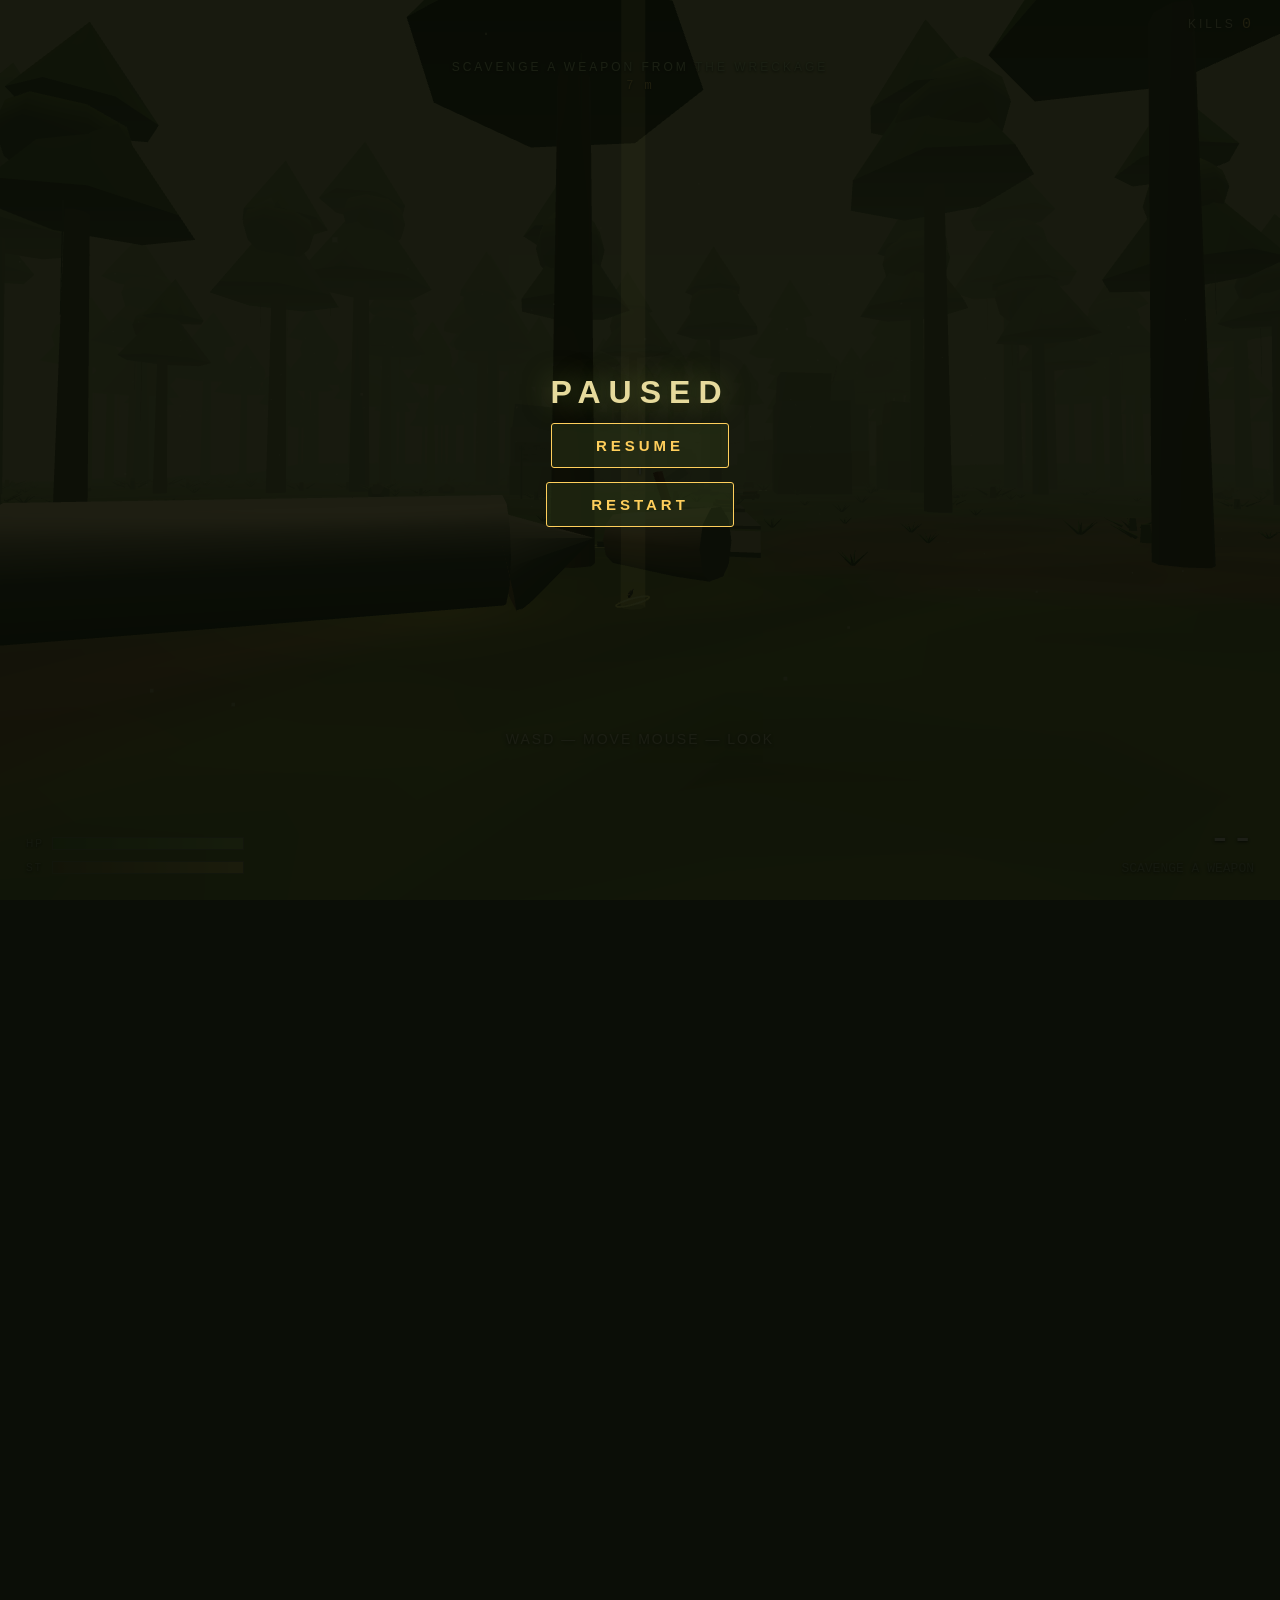
==== index.html @ 1335f69c "rename" ====
<!DOCTYPE html>
<!-- saved from url=(0056)file:///Users/brettadlard/Downloads/jurassic-exodus.html -->
<html lang="en"><head><meta http-equiv="Content-Type" content="text/html; charset=UTF-8">

<meta name="viewport" content="width=device-width,initial-scale=1">
<title>JURASSIC EXODUS</title>
<style>
html,body{margin:0;padding:0;overflow:hidden;background:#0b0e07;height:100%;font-family:'Segoe UI',Arial,sans-serif;user-select:none;-webkit-user-select:none;cursor:default}
canvas#c{display:block}
.ov{position:fixed;inset:0;display:flex;flex-direction:column;align-items:center;justify-content:center;background:rgba(7,10,4,.9);z-index:30;text-align:center;color:#cfc89a}
.hidden{display:none!important}
.ov h1{font-size:52px;letter-spacing:12px;margin:0 0 8px;color:#e6da9c;text-shadow:0 0 28px rgba(140,170,70,.5);font-weight:800}
.sub{color:#8fb558;letter-spacing:4px;font-size:13px;margin-bottom:24px;text-transform:uppercase}
.panel{background:rgba(14,20,9,.65);border:1px solid rgba(170,170,110,.25);padding:16px 28px;border-radius:5px;margin-bottom:24px;font-size:13px;line-height:2;color:#b9b489;letter-spacing:1px}
.panel b{color:#ffd76a;font-weight:600}
.btn{pointer-events:auto;background:rgba(40,52,22,.55);border:1px solid #ffcf5c;color:#ffcf5c;padding:13px 44px;font-size:15px;letter-spacing:4px;text-transform:uppercase;cursor:pointer;border-radius:3px;transition:background .15s,color .15s;font-weight:700;margin-top:4px}
.btn:hover{background:#ffcf5c;color:#1c2410}
.tiny{margin-top:20px;font-size:11px;color:#7d7a58;letter-spacing:2px}
#hud{position:fixed;inset:0;pointer-events:none;z-index:10}
#compass{position:fixed;top:10px;left:50%;transform:translateX(-50%)}
#objText{position:fixed;top:60px;width:100%;text-align:center;font-size:12px;letter-spacing:3px;color:#cfe3a0;text-shadow:0 1px 3px #000}
#objDist{position:fixed;top:79px;width:100%;text-align:center;font-size:12px;letter-spacing:2px;color:#ffd76a;font-family:Consolas,monospace;text-shadow:0 1px 3px #000}
#boss{position:fixed;top:102px;left:50%;transform:translateX(-50%);width:340px;text-align:center}
#bossLbl{font-size:11px;letter-spacing:8px;color:#e0463a;margin-bottom:3px;text-shadow:0 1px 3px #000}
#bossOuter{height:8px;border:1px solid rgba(224,70,58,.7);background:rgba(0,0,0,.4)}
#bossIn{height:100%;width:100%;background:linear-gradient(90deg,#7a1410,#e0463a)}
#zoneTitle{position:fixed;top:30%;width:100%;text-align:center;font-size:42px;letter-spacing:16px;color:#e8dca2;text-shadow:0 0 30px rgba(0,0,0,.8),0 2px 4px #000;opacity:0;transition:opacity .6s;font-weight:700}
#tut{position:fixed;bottom:17%;width:100%;text-align:center;font-size:14px;letter-spacing:2px;color:#d8d2a4;opacity:0;transition:opacity .4s;text-shadow:0 1px 4px #000}
#interact{position:fixed;bottom:30%;width:100%;text-align:center;font-size:16px;letter-spacing:3px;color:#ffd76a;text-shadow:0 1px 4px #000}
#ch{position:fixed;left:50%;top:50%;width:0;height:0}
.chl{position:absolute;background:#e9e6cb;box-shadow:0 0 3px rgba(0,0,0,.8)}
#hitm{position:absolute;left:0;top:0;opacity:0}
#hitm i{position:absolute;left:-9px;top:-1.5px;width:18px;height:3px;background:#fff;box-shadow:0 0 4px #000}
#hitm i:first-child{transform:rotate(45deg)}#hitm i:last-child{transform:rotate(-45deg)}
#vig{position:fixed;inset:0;box-shadow:inset 0 0 170px 55px rgba(195,18,10,1);opacity:0;pointer-events:none}
#avig{position:fixed;inset:0;box-shadow:inset 0 0 150px 40px rgba(90,200,40,.9);opacity:0;pointer-events:none}
#dmgArc{position:fixed;left:50%;top:50%;width:170px;height:170px;border:4px solid transparent;border-top-color:#ff5040;border-radius:50%;opacity:0}
#bl{position:fixed;left:26px;bottom:24px;text-shadow:0 1px 3px #000}
.brow{margin-top:6px}
.blab{display:inline-block;width:26px;font-size:10px;letter-spacing:2px;color:#9aa67a;vertical-align:middle}
.bar{display:inline-block;width:190px;height:11px;border:1px solid rgba(200,200,160,.45);background:rgba(0,0,0,.4);vertical-align:middle}
.bar div{height:100%;width:100%}
#hpIn{background:linear-gradient(90deg,#5f8a36,#a6c75f)}
#stIn{background:linear-gradient(90deg,#7d7136,#d8c45c)}
#br{position:fixed;right:26px;bottom:20px;text-align:right;text-shadow:0 1px 3px #000}
#ammoBig{font-size:38px;color:#e9e6cb;font-family:Consolas,monospace;line-height:1}
#ammoRes{font-size:13px;color:#9aa67a;font-family:Consolas,monospace;margin-top:2px}
#wname{font-size:10px;letter-spacing:4px;color:#ffd76a;margin-top:4px}
#tr{position:fixed;right:26px;top:16px;font-size:12px;letter-spacing:3px;color:#cfc89a;text-shadow:0 1px 3px #000}
#tr span{color:#ffd76a;font-family:Consolas,monospace;font-size:15px}
#flnote{position:fixed;left:14px;top:12px;font-size:10px;letter-spacing:1px;color:#6d6a4c}
</style>
</head>
<body>
<div id="o-start" class="ov hidden">
  <h1>JURASSIC EXODUS</h1>
  <div class="sub">The jungle won — cross it and reach Haven</div>
  <div class="panel">
    <b>WASD</b> Move &nbsp;&nbsp; <b>MOUSE</b> Look &nbsp;&nbsp; <b>SHIFT</b> Sprint &nbsp;&nbsp; <b>SPACE</b> Jump<br>
    <b>LMB</b> Fire &nbsp;&nbsp; <b>R</b> Reload &nbsp;&nbsp; <b>1 / 2</b> Weapons &nbsp;&nbsp; <b>E</b> Interact &nbsp;&nbsp; <b>P / ESC</b> Pause
  </div>
  <button class="btn" id="btnStart">CLICK TO PLAY</button>
  <div class="tiny">FIVE ZONES NORTH. YOU ARE BEING HUNTED.</div>
</div>
<div id="o-pause" class="ov">
  <h1 style="font-size:32px;letter-spacing:8px">PAUSED</h1>
  <button class="btn" id="btnResume">RESUME</button>
  <button class="btn" id="btnRestartP" style="margin-top:14px">RESTART</button>
</div>
<div id="o-dead" class="ov hidden">
  <h1 style="font-size:38px;color:#e0463a;letter-spacing:8px">THE JUNGLE RECLAIMS YOU</h1>
  <div class="sub" id="deadStats"></div>
  <button class="btn" id="btnRestartD">TRY AGAIN</button>
</div>
<div id="o-win" class="ov hidden">
  <h1 style="font-size:44px;color:#ffd76a">HAVEN</h1>
  <div class="sub">Last sanctuary — the gates close behind you</div>
  <div class="panel" id="winStats"></div>
  <button class="btn" id="btnRestartW">RUN IT AGAIN</button>
</div>
<div id="hud" class="">
  <canvas id="compass" width="480" height="46"></canvas>
  <div id="objText">SCAVENGE A WEAPON FROM THE WRECKAGE</div><div id="objDist">7 m</div>
  <div id="boss" class="hidden"><div id="bossLbl">TYRANT</div><div id="bossOuter"><div id="bossIn"></div></div></div>
  <div id="zoneTitle" style="opacity: 0;"></div>
  <div id="tut" style="opacity: 1;">WASD — MOVE      MOUSE — LOOK</div>
  <div id="interact"></div>
  <div id="ch">
    <div class="chl" id="chT" style="width: 2px; height: 9px; transform: translate(-1px, -24.44px);"></div>
    <div class="chl" id="chB" style="width: 2px; height: 9px; transform: translate(-1px, 15.44px);"></div>
    <div class="chl" id="chL" style="width: 9px; height: 2px; transform: translate(-24.44px, -1px);"></div>
    <div class="chl" id="chR" style="width: 9px; height: 2px; transform: translate(15.44px, -1px);"></div>
    <div id="hitm" style="opacity: 0;"><i></i><i></i></div>
  </div>
  <div id="vig" style="opacity: 0;"></div><div id="avig" style="opacity: 0;"></div>
  <div id="dmgArc" style="opacity: 0;"></div>
  <div id="bl">
    <div class="brow"><span class="blab">HP</span><div class="bar"><div id="hpIn" style="width: 100%; background: linear-gradient(90deg, rgb(95, 138, 54), rgb(166, 199, 95));"></div></div></div>
    <div class="brow"><span class="blab">ST</span><div class="bar"><div id="stIn" style="width: 100%;"></div></div></div>
  </div>
  <div id="br"><div id="ammoBig">--</div><div id="ammoRes">SCAVENGE A WEAPON</div><div id="wname"></div></div>
  <div id="tr">KILLS <span id="kills">0</span></div>
  <div id="flnote"></div>
</div>
<script src="./JURASSIC EXODUS_files/three.min.js"></script>
<script>/*JS_START*/
'use strict';
/* ============================== HELPERS ============================== */
const TAU=Math.PI*2;
const UP=new THREE.Vector3(0,1,0);
const _v1=new THREE.Vector3(),_v2=new THREE.Vector3(),_v3=new THREE.Vector3(),_v4=new THREE.Vector3();
const _ray=new THREE.Ray(),_m4=new THREE.Matrix4(),_q=new THREE.Quaternion(),_col=new THREE.Color();
function rand(a,b){return a+Math.random()*(b-a);}
function randi(a,b){return Math.floor(rand(a,b+1));}
function clamp(v,a,b){return v<a?a:(v>b?b:v);}
function lerp(a,b,t){return a+(b-a)*t;}
function wrapAng(a){while(a>Math.PI)a-=TAU;while(a<-Math.PI)a+=TAU;return a;}
function d2(ax,az,bx,bz){const dx=ax-bx,dz=az-bz;return dx*dx+dz*dz;}
function gauss(){return (Math.random()+Math.random()+Math.random())/1.5-1;}

const E={};
const keys={};
const G={state:'MENU',time:0,kills:0,shots:0,hits:0,shake:0,fallback:false,
  waveOn:false,waveT:0,waveSpawnT:0,waveDilo:false,beacon:false,beepT:0,
  objIdx:0,nextRoar:11,heartT:0,vigT:0,avigT:0,dmgArcT:0,dmgWorldAng:0,
  hitT:0,hitKill:false,mouseDown:false,noAudio:false,tutT:0,zoneT:0,objShown:''};

const player={pos:new THREE.Vector3(0,2,228),vel:new THREE.Vector3(),kvel:new THREE.Vector3(),
  yaw:0,pitch:0,hp:100,stam:100,stamCd:0,grounded:false,invuln:0,stagger:0,recoil:0,
  bobT:0,stepT:0,curSpeed:0,inWater:false,weapon:'none',has:{rifle:false,shot:false},r:0.45};

const WPN={
  rifle:{label:'AR-7 SCAVENGED RIFLE',mag:30,magSize:30,res:90,dmg:13,rate:0.115,reload:1.7,
    spread:0.005,bloomAdd:0.011,pellets:1,auto:true,range:150},
  shot:{label:'PUMP SHOTGUN',mag:6,magSize:6,res:18,dmg:9,rate:0.95,reload:2.2,
    spread:0.05,bloomAdd:0.02,pellets:8,auto:false,range:55}};
let fireCd=0,reloadT=0,bloom=0,gunKick=0,switchDip=0;

const enemies=[],acids=[],pickups=[],triggers=[],platforms=[],obsC=[],obsB=[],tracers=[];
let trexRef=null,tutQueue=[];

/* ============================== AUDIO ============================== */
let AC=null,masterGain=null,noiseBuf=null;
function initAudio(){
  if(AC){if(AC.resume)AC.resume();return;}
  const C=window.AudioContext||window.webkitAudioContext;
  if(!C){G.noAudio=true;return;}
  AC=new C();
  masterGain=AC.createGain();masterGain.gain.value=0.5;masterGain.connect(AC.destination);
  const len=AC.sampleRate*2,b=AC.createBuffer(1,len,AC.sampleRate),d=b.getChannelData(0);
  for(let i=0;i<len;i++)d[i]=Math.random()*2-1;
  noiseBuf=b;
  startDrone();
}
function playNoise(dur,freq,vol,type,delay){
  if(!AC||vol<=0.005)return;
  const t=AC.currentTime+(delay||0);
  const s=AC.createBufferSource();s.buffer=noiseBuf;s.loop=true;
  const f=AC.createBiquadFilter();f.type=type||'lowpass';f.frequency.value=freq;f.Q.value=0.8;
  const g=AC.createGain();
  g.gain.setValueAtTime(0.0001,t);g.gain.linearRampToValueAtTime(vol,t+0.008);
  g.gain.exponentialRampToValueAtTime(0.0001,t+dur);
  s.connect(f);f.connect(g);g.connect(masterGain);
  s.start(t);s.stop(t+dur+0.05);
}
function playTone(freq,dur,vol,type,slideTo,delay){
  if(!AC||vol<=0.005)return;
  const t=AC.currentTime+(delay||0);
  const o=AC.createOscillator();o.type=type||'sine';
  o.frequency.setValueAtTime(Math.max(1,freq),t);
  if(slideTo)o.frequency.exponentialRampToValueAtTime(Math.max(1,slideTo),t+dur);
  const g=AC.createGain();
  g.gain.setValueAtTime(0.0001,t);g.gain.linearRampToValueAtTime(vol,t+0.012);
  g.gain.exponentialRampToValueAtTime(0.0001,t+dur);
  o.connect(g);g.connect(masterGain);
  o.start(t);o.stop(t+dur+0.06);
}
function startDrone(){
  if(!AC)return;
  const o=AC.createOscillator();o.type='triangle';o.frequency.value=46;
  const g=AC.createGain();g.gain.value=0.04;
  o.connect(g);g.connect(masterGain);o.start();
  const s=AC.createBufferSource();s.buffer=noiseBuf;s.loop=true;
  const f=AC.createBiquadFilter();f.type='lowpass';f.frequency.value=210;
  const g2=AC.createGain();g2.gain.value=0.045;
  s.connect(f);f.connect(g2);g2.connect(masterGain);s.start();
  const lfo=AC.createOscillator();lfo.frequency.value=0.07;
  const lg=AC.createGain();lg.gain.value=0.02;
  lfo.connect(lg);lg.connect(g2.gain);lfo.start();
}
function distGain(pos,maxD,base){
  const d=Math.sqrt(d2(pos.x,pos.z,player.pos.x,player.pos.z));
  return clamp(base*(1-d/maxD),0,base);
}
function roarSfx(vol,base,dur){
  if(!AC||vol<=0.01)return;
  base=base||70;dur=dur||1.2;
  const t=AC.currentTime;
  [0,7,-9].forEach(function(det){
    const o=AC.createOscillator();o.type='sawtooth';
    o.frequency.setValueAtTime(base+det,t);
    o.frequency.exponentialRampToValueAtTime(base*0.55,t+dur);
    o.detune.value=det*9;
    const f=AC.createBiquadFilter();f.type='lowpass';f.frequency.value=420;
    const g=AC.createGain();
    g.gain.setValueAtTime(0.0001,t);g.gain.linearRampToValueAtTime(vol*0.5,t+0.06);
    g.gain.exponentialRampToValueAtTime(0.0001,t+dur);
    o.connect(f);f.connect(g);g.connect(masterGain);
    o.start(t);o.stop(t+dur+0.1);
  });
  playNoise(dur*0.8,300,vol*0.5);
}
function growlSfx(vol){
  if(vol<=0.01)return;
  roarSfx(vol*0.7,rand(50,62),0.55);
}
function screechSfx(vol){playTone(820,0.42,vol,'sawtooth',1500);playNoise(0.3,2400,vol*0.5,'bandpass');}
function sfxShot(){playNoise(0.15,1800,0.62);playNoise(0.32,260,0.5);playTone(140,0.07,0.2,'square',60);}
function sfxShotgun(){playNoise(0.22,1200,0.8);playNoise(0.45,180,0.65);playTone(90,0.12,0.3,'square',45);}
function sfxDry(){playNoise(0.04,2600,0.16,'bandpass');}
function sfxReload(dur){
  playNoise(0.035,2400,0.2,'bandpass',0.06);
  playNoise(0.04,1700,0.22,'bandpass',dur*0.55);
  playNoise(0.05,2100,0.25,'bandpass',dur*0.92);
}
function sfxStep(loud){
  playNoise(0.07,rand(330,560),loud?0.2:0.1);
}
function sfxPickup(){playTone(620,0.08,0.18,'square');playTone(930,0.1,0.16,'square',0,0.07);}
function sfxMed(){playTone(520,0.12,0.18,'triangle',780);playTone(780,0.16,0.14,'triangle',1040,0.1);}
function sfxHitmark(){playTone(1250,0.035,0.12,'square');}
function sfxKill(){playTone(330,0.13,0.2,'sawtooth',150);}
function sfxGrunt(){playNoise(0.14,420,0.34);playTone(110,0.12,0.22,'sawtooth',70);}
function sfxHeart(){playTone(54,0.1,0.5,'sine');playTone(47,0.1,0.4,'sine',0,0.14);}
function sfxSting(){
  const n=[392,523,659,784,1046];
  for(let i=0;i<n.length;i++)playTone(n[i],0.5,0.16,'triangle',0,i*0.13);
}
function sfxSpit(){playNoise(0.13,900,0.28,'bandpass');playTone(300,0.1,0.12,'sawtooth',140);}
function sfxSplash(){playNoise(0.22,640,0.22);}
function sfxBoom(vol){if(vol<=0.01)return;playTone(38,0.2,vol,'sine');playNoise(0.16,130,vol*0.8);}
function sfxClick(){playNoise(0.03,2200,0.14,'bandpass');}
function sfxBeacon(){playTone(220,0.9,0.26,'sine',880);playTone(440,1.3,0.18,'triangle',1760,0.15);}
function sfxBeep(){playTone(1180,0.06,0.05,'sine');}
function sfxLand(){playNoise(0.09,260,0.22);}

/* ============================== SCENE / RENDERER ============================== */
const renderer=new THREE.WebGLRenderer({antialias:true});
renderer.setPixelRatio(Math.min(window.devicePixelRatio||1,1.5));
renderer.setSize(window.innerWidth,window.innerHeight);
renderer.shadowMap.enabled=true;
renderer.shadowMap.type=THREE.PCFSoftShadowMap;
renderer.domElement.id='c';
document.body.appendChild(renderer.domElement);
const cv=renderer.domElement;

const scene=new THREE.Scene();
scene.background=new THREE.Color(0xbab277);
scene.fog=new THREE.FogExp2(0xa6ab6c,0.0115);

const camera=new THREE.PerspectiveCamera(72,window.innerWidth/window.innerHeight,0.1,420);
camera.rotation.order='YXZ';
scene.add(camera);

const hemi=new THREE.HemisphereLight(0xd8d29a,0x27401f,0.62);
scene.add(hemi);
const sun=new THREE.DirectionalLight(0xffd9a8,1.05);
sun.castShadow=true;
sun.shadow.mapSize.set(1024,1024);
sun.shadow.camera.left=-48;sun.shadow.camera.right=48;
sun.shadow.camera.top=48;sun.shadow.camera.bottom=-48;
sun.shadow.camera.near=4;sun.shadow.camera.far=220;
sun.shadow.bias=-0.0008;
scene.add(sun);scene.add(sun.target);

window.addEventListener('resize',function(){
  camera.aspect=window.innerWidth/window.innerHeight;
  camera.updateProjectionMatrix();
  renderer.setSize(window.innerWidth,window.innerHeight);
});

/* ============================== TERRAIN ============================== */
function groundHeight(x,z){
  let h=Math.sin(x*0.045)*Math.cos(z*0.05)*0.5+Math.sin(x*0.013+z*0.021)*0.7;
  const rd=Math.abs(z);
  if(rd<14)h-=2.5*Math.cos(rd/14*Math.PI*0.5);
  h+=6*Math.exp(-((z+108)*(z+108))/1400);
  return h;
}
function supportHeight(x,z,y){
  let h=groundHeight(x,z);
  for(let i=0;i<platforms.length;i++){const p=platforms[i];
    if(x>p.x0&&x<p.x1&&z>p.z0&&z<p.z1&&p.top>h&&y>p.top-0.7)h=p.top;}
  return h;
}
function addPlatform(x0,x1,z0,z1,top){platforms.push({x0:x0,x1:x1,z0:z0,z1:z1,top:top});}

/* ============================== MATERIALS / BUILD HELPERS ============================== */
function matStd(c,rough,metal,extra){
  const o={color:c,roughness:(rough===undefined?0.9:rough),metalness:metal||0};
  if(extra)for(const k in extra)o[k]=extra[k];
  return new THREE.MeshStandardMaterial(o);
}
function canvasTex(w,h,draw){
  const cnv=document.createElement('canvas');cnv.width=w;cnv.height=h;
  const ctx=cnv.getContext('2d');
  if(ctx)draw(ctx,w,h);
  const tx=new THREE.CanvasTexture(cnv);
  return tx;
}
function mergeGeos(items){
  const pos=[],norm=[],nm=new THREE.Matrix3(),v=new THREE.Vector3();
  for(let i=0;i<items.length;i++){
    const it=items[i];
    const g=it.g.index?it.g.toNonIndexed():it.g;
    const p=g.attributes.position,n=g.attributes.normal;
    nm.getNormalMatrix(it.m);
    for(let j=0;j<p.count;j++){
      v.fromBufferAttribute(p,j).applyMatrix4(it.m);pos.push(v.x,v.y,v.z);
      v.fromBufferAttribute(n,j).applyNormalMatrix(nm);norm.push(v.x,v.y,v.z);
    }
  }
  const out=new THREE.BufferGeometry();
  out.setAttribute('position',new THREE.Float32BufferAttribute(pos,3));
  out.setAttribute('normal',new THREE.Float32BufferAttribute(norm,3));
  return out;
}
function tMat(x,y,z,ry,s){
  _q.setFromEuler(new THREE.Euler(0,ry||0,0));
  return new THREE.Matrix4().compose(new THREE.Vector3(x,y,z),_q.clone(),new THREE.Vector3(s||1,s||1,s||1));
}
function addObsC(x,z,r){obsC.push({x:x,z:z,r:r});}
function addObsB(mesh,pad){
  mesh.updateWorldMatrix(true,true);
  const b3=new THREE.Box3().setFromObject(mesh);
  if(pad)b3.expandByScalar(pad);
  obsB.push({x0:b3.min.x,x1:b3.max.x,y0:b3.min.y,y1:b3.max.y,z0:b3.min.z,z1:b3.max.z,box3:b3});
}
const KEEPOUT=[{x:0,z:228,r:7},{x:1.5,z:221,r:4},{x:8,z:0,r:12},{x:-6,z:-108,r:10},
  {x:0,z:-228,r:14},{x:-10,z:224,r:10},{x:0,z:-176,r:9}];
function inKeepout(x,z,extra){
  for(let i=0;i<KEEPOUT.length;i++){const k=KEEPOUT[i];
    if(d2(x,z,k.x,k.z)<(k.r+(extra||0))*(k.r+(extra||0)))return true;}
  return false;
}
function inCanyonWalls(x,z){return z<-146&&z>-216&&Math.abs(x)>15;}

function buildTerrain(){
  const seg=96,size=500;
  const geo=new THREE.PlaneGeometry(size,size,seg,seg);
  geo.rotateX(-Math.PI/2);
  const p=geo.attributes.position,colors=[];
  const c=new THREE.Color();
  for(let i=0;i<p.count;i++){
    const x=p.getX(i),z=p.getZ(i);
    const h=groundHeight(x,z);
    p.setY(i,h);
    if(h<-0.8)c.setHex(0x5b4a33);
    else if(h>4)c.setHex(0x6e6c56);
    else c.setHex(0x47592b);
    c.offsetHSL(rand(-0.015,0.015),rand(-0.04,0.04),rand(-0.03,0.03));
    colors.push(c.r,c.g,c.b);
  }
  geo.setAttribute('color',new THREE.Float32BufferAttribute(colors,3));
  geo.computeVertexNormals();
  const m=new THREE.Mesh(geo,new THREE.MeshStandardMaterial({vertexColors:true,roughness:1,metalness:0}));
  m.receiveShadow=true;
  scene.add(m);
  const water=new THREE.Mesh(new THREE.PlaneGeometry(500,27),
    new THREE.MeshStandardMaterial({color:0x33503f,roughness:0.25,metalness:0.15,transparent:true,opacity:0.8}));
  water.rotation.x=-Math.PI/2;water.position.set(0,-1.05,0);
  scene.add(water);
}

/* ============================== VEGETATION (INSTANCED) ============================== */
function fillInstanced(mesh,count,place){
  let i=0,guard=0;
  while(i<count&&guard<count*30){
    guard++;
    const t=place();
    if(!t)continue;
    mesh.setMatrixAt(i,t);
    i++;
  }
  mesh.count=i;
  mesh.instanceMatrix.needsUpdate=true;
  mesh.frustumCulled=false;
  scene.add(mesh);
}
function randLandSpot(margin){
  const x=rand(-240,240),z=rand(-240,240);
  if(Math.abs(z)<15)return null;
  if(inCanyonWalls(x,z))return null;
  if(z<-216&&z>-244)return null;
  if(inKeepout(x,z,margin||0))return null;
  return {x:x,z:z};
}
function buildVegetation(){
  // colossal trees
  const trunkGeo=new THREE.CylinderGeometry(0.75,1.15,34,7);
  const trunkMat=matStd(0x4c3a26,0.95);
  const trunks=new THREE.InstancedMesh(trunkGeo,trunkMat,140);
  trunks.castShadow=true;
  const canGeoA=new THREE.ConeGeometry(7.5,11,7);
  const canMatA=matStd(0x2f4a1f,0.95);
  const canA=new THREE.InstancedMesh(canGeoA,canMatA,140);
  const canGeoB=new THREE.ConeGeometry(5,8,7);
  const canMatB=matStd(0x3c5c26,0.95);
  const canB=new THREE.InstancedMesh(canGeoB,canMatB,140);
  const blobGeo=new THREE.SphereGeometry(4,7,6);
  const blobMat=matStd(0x55702c,0.95);
  const blob=new THREE.InstancedMesh(blobGeo,blobMat,140);
  const treeSpots=[];
  let n=0,guard=0;
  while(n<140&&guard<4000){
    guard++;
    const s=randLandSpot(2);if(!s)continue;
    if(s.z>64&&s.z<152&&Math.abs(s.x)<46&&Math.random()<0.72)continue;
    const sc=rand(0.8,1.65),gh=groundHeight(s.x,s.z);
    trunks.setMatrixAt(n,tMat(s.x,gh+17*sc,s.z,rand(0,TAU),sc));
    canA.setMatrixAt(n,tMat(s.x+rand(-1,1),gh+(30+rand(0,4))*sc,s.z+rand(-1,1),rand(0,TAU),sc));
    canB.setMatrixAt(n,tMat(s.x+rand(-2,2),gh+(38+rand(0,3))*sc,s.z+rand(-2,2),rand(0,TAU),sc));
    blob.setMatrixAt(n,tMat(s.x+rand(-3,3),gh+33*sc,s.z+rand(-3,3),0,sc*rand(0.8,1.2)));
    addObsC(s.x,s.z,1.15*sc);
    treeSpots.push({x:s.x,z:s.z,y:gh+28*sc});
    n++;
  }
  [trunks,canA,canB,blob].forEach(function(m){m.count=n;m.instanceMatrix.needsUpdate=true;m.frustumCulled=false;scene.add(m);});
  // ferns: merged blade cluster
  const blade=new THREE.ConeGeometry(0.1,1.35,4);
  const fernItems=[];
  for(let i=0;i<6;i++){
    const a=i/6*TAU;
    const m=new THREE.Matrix4().makeRotationY(a)
      .multiply(new THREE.Matrix4().makeRotationX(0.85))
      .multiply(new THREE.Matrix4().makeTranslation(0,0.65,0));
    fernItems.push({g:blade,m:m});
  }
  const fernGeo=mergeGeos(fernItems);
  const ferns=new THREE.InstancedMesh(fernGeo,matStd(0x3f6b22,1),750);
  fillInstanced(ferns,750,function(){
    const s=randLandSpot(0);if(!s)return null;
    return tMat(s.x,groundHeight(s.x,s.z),s.z,rand(0,TAU),rand(0.7,1.5));
  });
  // cycads
  const cyItems=[{g:new THREE.CylinderGeometry(0.22,0.3,1.1,6),m:new THREE.Matrix4().makeTranslation(0,0.55,0)}];
  for(let i=0;i<5;i++){
    const a=i/5*TAU;
    cyItems.push({g:new THREE.ConeGeometry(0.14,1.5,4),
      m:new THREE.Matrix4().makeRotationY(a).multiply(new THREE.Matrix4().makeRotationX(1.1)).multiply(new THREE.Matrix4().makeTranslation(0,1.55,0))});
  }
  const cycads=new THREE.InstancedMesh(mergeGeos(cyItems),matStd(0x4f7028,1),220);
  cycads.castShadow=true;
  fillInstanced(cycads,220,function(){
    const s=randLandSpot(0);if(!s)return null;
    return tMat(s.x,groundHeight(s.x,s.z),s.z,rand(0,TAU),rand(0.8,1.6));
  });
  // hanging vines from canopies
  const vineGeo=new THREE.CylinderGeometry(0.05,0.03,9,4);
  const vines=new THREE.InstancedMesh(vineGeo,matStd(0x44561f,1),160);
  fillInstanced(vines,160,function(){
    if(!treeSpots.length)return null;
    const t=treeSpots[randi(0,treeSpots.length-1)];
    return tMat(t.x+rand(-4,4),t.y-4.5+rand(-2,2),t.z+rand(-4,4),0,rand(0.7,1.3));
  });
  // mossy rocks
  const rocks=new THREE.InstancedMesh(new THREE.DodecahedronGeometry(1,0),matStd(0x66684f,1),90);
  rocks.castShadow=true;
  fillInstanced(rocks,90,function(){
    const s=randLandSpot(0);if(!s)return null;
    const sc=rand(0.5,2);
    const m=tMat(s.x,groundHeight(s.x,s.z)+sc*0.3,s.z,rand(0,TAU),sc);
    return m;
  });
}

/* ============================== RUINS OF THE OLD WORLD ============================== */
const CONC=matStd(0x8d8a7e,0.95),CONC2=matStd(0x77746a,0.95),REBAR=matStd(0x4a3326,0.7,0.5);
function makeRuin(x,z,w,h,d,collapsed){
  const gh=groundHeight(x,z);
  const g=new THREE.Group();
  const box=new THREE.Mesh(new THREE.BoxGeometry(w,h,d),CONC);
  box.position.y=h/2-0.4;box.castShadow=true;box.receiveShadow=true;
  g.add(box);
  const top=new THREE.Mesh(new THREE.BoxGeometry(w*0.7,h*0.35,d*0.8),CONC2);
  top.position.set(rand(-w*0.15,w*0.15),h+h*0.1,rand(-d*0.1,d*0.1));
  top.rotation.z=rand(-0.12,0.12);top.castShadow=true;
  g.add(top);
  if(collapsed){box.scale.y=0.45;box.position.y=h*0.225-0.4;top.position.y=h*0.5;top.rotation.z=rand(0.3,0.6);}
  for(let i=0;i<3;i++){
    const rb=new THREE.Mesh(new THREE.CylinderGeometry(0.035,0.035,rand(1.5,3),4),REBAR);
    rb.position.set(rand(-w*0.4,w*0.4),(collapsed?h*0.5:h+h*0.28),rand(-d*0.4,d*0.4));
    rb.rotation.set(rand(-0.5,0.5),0,rand(-0.5,0.5));
    g.add(rb);
  }
  const moss=new THREE.Mesh(new THREE.BoxGeometry(w*1.02,collapsed?h*0.2:h*0.45,d*1.02),matStd(0x42561f,1));
  moss.position.y=(collapsed?h*0.1:h*0.22)-0.35;
  g.add(moss);
  g.position.set(x,gh,z);
  scene.add(g);
  box.updateWorldMatrix(true,true);
  const b3=new THREE.Box3().setFromObject(box);
  obsB.push({x0:b3.min.x,x1:b3.max.x,y0:b3.min.y,y1:b3.max.y,z0:b3.min.z,z1:b3.max.z,box3:b3});
  return g;
}
const RUST=[0x8a4a2a,0x6b3b22,0x55514c,0x7a6a33,0x5e4838];
function makeCar(x,z,ry){
  const gh=groundHeight(x,z);
  const g=new THREE.Group();
  const bm=matStd(RUST[randi(0,RUST.length-1)],0.85,0.25);
  const body=new THREE.Mesh(new THREE.BoxGeometry(1.9,0.55,4.2),bm);
  body.position.y=0.55;body.castShadow=true;g.add(body);
  const cab=new THREE.Mesh(new THREE.BoxGeometry(1.7,0.5,2),bm);
  cab.position.set(0,1.05,-0.2);cab.castShadow=true;g.add(cab);
  const wg=new THREE.CylinderGeometry(0.36,0.36,0.25,8),wm=matStd(0x26241f,1);
  [[0.85,1.3],[-0.85,1.3],[0.85,-1.3],[-0.85,-1.3]].forEach(function(o){
    const w=new THREE.Mesh(wg,wm);w.rotation.z=Math.PI/2;
    w.position.set(o[0],0.3,o[1]);g.add(w);
  });
  g.position.set(x,gh-0.12,z);
  g.rotation.set(rand(-0.05,0.05),ry,rand(-0.06,0.06));
  scene.add(g);
  addObsB(g);
}
function makeBillboard(x,z,ry,line1,line2){
  const gh=groundHeight(x,z);
  const g=new THREE.Group();
  const pm=matStd(0x4a4438,0.8,0.4);
  for(const ox of [-3,3]){
    const p=new THREE.Mesh(new THREE.CylinderGeometry(0.12,0.14,8,6),pm);
    p.position.set(ox,4,0);g.add(p);
  }
  const tex=canvasTex(512,192,function(ctx,w,h){
    ctx.fillStyle='#b9ab85';ctx.fillRect(0,0,w,h);
    ctx.fillStyle='#5e4838';
    ctx.font='700 64px Arial';ctx.textAlign='center';
    ctx.fillText(line1,w/2,82);
    ctx.font='700 40px Arial';ctx.fillText(line2,w/2,142);
    ctx.fillStyle='#3a4422';
    for(let i=0;i<26;i++)ctx.fillRect(rand(0,w),rand(0,h),rand(8,60),rand(4,22));
    ctx.clearRect(w*0.72,0,w*0.28,h*rand(0.3,0.6));
  });
  const board=new THREE.Mesh(new THREE.PlaneGeometry(8,3),
    new THREE.MeshStandardMaterial({map:tex,roughness:0.95,side:THREE.DoubleSide}));
  board.position.y=7;board.rotation.x=rand(-0.06,0.06);board.castShadow=true;
  g.add(board);
  g.position.set(x,gh,z);g.rotation.y=ry;
  scene.add(g);
}
function buildCrashSite(){
  const g=new THREE.Group();
  const fm=matStd(0xbfbcb2,0.7,0.35);
  const fus=new THREE.Mesh(new THREE.CylinderGeometry(2.3,2.3,16,12),fm);
  fus.rotation.z=Math.PI/2;fus.rotation.y=0.5;fus.position.set(-11,1.5,225);
  fus.castShadow=true;g.add(fus);
  const nose=new THREE.Mesh(new THREE.ConeGeometry(2.3,4,12),fm);
  nose.rotation.z=-Math.PI/2;nose.rotation.y=0.5;
  nose.position.set(-11+Math.cos(0.5)*10,1.4,225-Math.sin(0.5)*10);
  nose.rotation.x=0.5;g.add(nose);
  const strip=new THREE.Mesh(new THREE.BoxGeometry(15.5,0.35,0.1),matStd(0x2a2e30,0.6));
  strip.rotation.y=0.5;strip.position.set(-11,2.1,225+2.25);g.add(strip);
  const tail=new THREE.Mesh(new THREE.CylinderGeometry(1.4,2,6,10),fm);
  tail.rotation.z=Math.PI/2;tail.position.set(2,1,213);tail.rotation.y=-0.4;
  tail.castShadow=true;g.add(tail);
  const fin=new THREE.Mesh(new THREE.BoxGeometry(0.25,3.5,2.6),matStd(0x9a3b28,0.8));
  fin.position.set(2,3,211.5);fin.rotation.z=0.3;g.add(fin);
  const wing=new THREE.Mesh(new THREE.BoxGeometry(11,0.3,2.6),fm);
  wing.position.set(-20,0.6,217);wing.rotation.set(0.1,0.7,0.18);wing.castShadow=true;
  g.add(wing);
  scene.add(g);
  addObsB(fus);addObsB(tail);addObsB(wing);
  // smoldering fire glow
  const fire=new THREE.PointLight(0xff7a30,1.1,16);
  fire.position.set(-6,2,222);scene.add(fire);
}
function buildHighway(){
  const slabGeo=new THREE.BoxGeometry(8,0.45,12);
  const slabMat=matStd(0x707064,0.95);
  for(let z=200;z>-64;z-=17){
    if(Math.abs(z)<15)continue;
    if(Math.random()<0.22)continue;
    const x=6+Math.sin(z*0.03)*4+rand(-1.5,1.5);
    const gh=groundHeight(x,z);
    const s=new THREE.Mesh(slabGeo,slabMat);
    s.position.set(x,gh+0.1,z);
    s.rotation.set(rand(-0.03,0.03),rand(-0.08,0.08),rand(-0.04,0.04));
    s.receiveShadow=true;s.castShadow=true;
    scene.add(s);
    addPlatform(x-4,x+4,z-6,z+6,gh+0.33);
  }
}
function buildCity(){
  const defs=[[-26,140,10,12,9],[20,134,12,16,10],[-34,112,14,7,12,true],[30,104,11,18,9],
    [-18,92,9,14,8],[16,74,10,9,9],[34,84,12,7,10,true],[-32,72,10,15,9],[-4,126,8,5,7,true],[40,120,9,13,8]];
  defs.forEach(function(d){makeRuin(d[0],d[1],d[2],d[3],d[4],d[5]);});
  const cars=[[5,168,0.2],[9,150,-0.3],[2,142,1.4],[-12,128,0.7],[10,118,-0.1],[24,116,2.2],
    [-6,104,0.4],[14,96,-0.8],[3,82,0.1],[-22,80,1.9],[8,60,-0.4]];
  cars.forEach(function(c){makeCar(c[0],c[1],c[2]);});
  makeBillboard(-22,156,0.4,'EDEN VALLEY','RESORT - 12 MI');
  makeBillboard(28,66,-2.6,'LAST EXIT','FUEL  FOOD');
}
function buildBridge(){
  const dm=matStd(0x6d6d62,0.95),rm=matStd(0x55584e,0.85,0.3);
  function deck(zc,len){
    const d=new THREE.Mesh(new THREE.BoxGeometry(5,0.5,len),dm);
    d.position.set(8,1.15,zc);d.castShadow=true;d.receiveShadow=true;
    scene.add(d);
    addPlatform(5.5,10.5,zc-len/2,zc+len/2,1.4);
    for(const sx of [5.7,10.3]){
      const r=new THREE.Mesh(new THREE.BoxGeometry(0.18,0.85,len),rm);
      r.position.set(sx,1.85,zc);scene.add(r);addObsB(r);
    }
    const pil=new THREE.Mesh(new THREE.CylinderGeometry(0.6,0.7,4.5,7),dm);
    pil.position.set(8,-1,zc);scene.add(pil);
  }
  deck(7.9,11.3);
  deck(-7.9,11.3);
  // steps up
  const stepDefs=[[14.2,0.5],[13.7,0.95],[-13.7,0.95],[-14.2,0.5]];
  stepDefs.forEach(function(s){
    const b=new THREE.Mesh(new THREE.BoxGeometry(5,0.5,1.1),dm);
    b.position.set(8,s[1]-0.25,s[0]);b.castShadow=true;scene.add(b);
    addPlatform(5.5,10.5,s[0]-0.55,s[0]+0.55,s[1]);
  });
  // fallen slab in the gap
  const fall=new THREE.Mesh(new THREE.BoxGeometry(4.6,0.5,5),dm);
  fall.position.set(8.3,-0.85,0);fall.rotation.set(0.22,0.15,0.08);
  scene.add(fall);
  addPlatform(6,10.6,-2.2,2.2,-0.55);
}
function buildTower(){
  const tm=matStd(0x7a4a30,0.7,0.5);
  const baseY=groundHeight(-6,-108);
  const g=new THREE.Group();
  for(const o of [[-1.7,-1.7],[1.7,-1.7],[-1.7,1.7],[1.7,1.7]]){
    const leg=new THREE.Mesh(new THREE.CylinderGeometry(0.14,0.2,23,6),tm);
    leg.position.set(o[0]*0.75,11.5,o[1]*0.75);
    leg.rotation.set(o[1]*-0.045,0,o[0]*0.045);
    leg.castShadow=true;g.add(leg);
    addObsC(-6+o[0],-108+o[1],0.3);
  }
  for(let i=0;i<4;i++){
    const br=new THREE.Mesh(new THREE.BoxGeometry(2.6-i*0.4,0.12,0.12),tm);
    br.position.set(0,4+i*5,0);br.rotation.y=i*0.7;g.add(br);
    const br2=br.clone();br2.rotation.y+=Math.PI/2;g.add(br2);
  }
  const top=new THREE.Mesh(new THREE.BoxGeometry(1.6,0.3,1.6),tm);
  top.position.y=23;g.add(top);
  const ant=new THREE.Mesh(new THREE.CylinderGeometry(0.04,0.06,6,5),tm);
  ant.position.y=26;g.add(ant);
  g.position.set(-6,baseY,-108);
  scene.add(g);
  // console
  const con=new THREE.Mesh(new THREE.BoxGeometry(1.3,1.15,0.6),matStd(0x3a4034,0.6,0.4));
  con.position.set(-3.4,groundHeight(-3.4,-105.6)+0.6,-105.6);
  con.rotation.y=0.6;con.castShadow=true;scene.add(con);addObsB(con);
  const scr=new THREE.Mesh(new THREE.PlaneGeometry(0.8,0.45),
    new THREE.MeshStandardMaterial({color:0x16331a,emissive:0x2c7a36,emissiveIntensity:0.8,roughness:0.4}));
  scr.position.set(-3.4+Math.sin(0.6)*0.31,groundHeight(-3.4,-105.6)+0.85,-105.6+Math.cos(0.6)*0.31);
  scr.rotation.y=0.6;scene.add(scr);
  // sandbag ring
  for(let i=0;i<7;i++){
    const a=i/7*TAU;
    const sb=new THREE.Mesh(new THREE.BoxGeometry(1.4,0.6,0.7),matStd(0x8a7d5a,1));
    const sx=-6+Math.sin(a)*6.5,sz=-108+Math.cos(a)*6.5;
    sb.position.set(sx,groundHeight(sx,sz)+0.3,sz);
    sb.rotation.y=a;sb.castShadow=true;scene.add(sb);
  }
}
let beaconLight=null,beaconBeam=null;
function buildBeaconFx(){
  beaconLight=new THREE.PointLight(0xff3522,0,60);
  beaconLight.position.set(-6,groundHeight(-6,-108)+26,-108);
  scene.add(beaconLight);
  beaconBeam=new THREE.Mesh(new THREE.CylinderGeometry(0.4,0.4,70,8,1,true),
    new THREE.MeshBasicMaterial({color:0xff4530,transparent:true,opacity:0.22,blending:THREE.AdditiveBlending,depthWrite:false,side:THREE.DoubleSide}));
  beaconBeam.position.set(-6,groundHeight(-6,-108)+55,-108);
  beaconBeam.visible=false;
  scene.add(beaconBeam);
}
function buildCanyon(){
  const rockM=matStd(0x6e6a58,1),mossM=matStd(0x4c5a30,1);
  for(let side=-1;side<=1;side+=2){
    for(let z=-150;z>-214;z-=8.5){
      const w=rand(6,10),h=rand(9,16),x=side*(19+rand(0,5));
      const b=new THREE.Mesh(new THREE.BoxGeometry(w,h,10),rockM);
      b.position.set(x,groundHeight(x,z)+h/2-1.5,z);
      b.rotation.y=rand(-0.12,0.12);b.castShadow=true;b.receiveShadow=true;
      scene.add(b);addObsB(b);
      const m=new THREE.Mesh(new THREE.BoxGeometry(w*0.8,2,8),mossM);
      m.position.set(x+rand(-1,1),groundHeight(x,z)+h-1.4,z);
      scene.add(m);
    }
  }
  // entrance pillars
  for(const sx of [-15,15]){
    const p=new THREE.Mesh(new THREE.CylinderGeometry(2,2.8,12,7),rockM);
    p.position.set(sx,groundHeight(sx,-148)+5,-148);
    p.castShadow=true;scene.add(p);addObsB(p);
  }
  // bone field
  const boneM=matStd(0xd9d4c2,0.85);
  for(let i=0;i<9;i++){
    const x=rand(-11,11),z=rand(-156,-206);
    const b=new THREE.Mesh(new THREE.CylinderGeometry(0.09,0.13,rand(1.4,3),5),boneM);
    b.position.set(x,groundHeight(x,z)+0.15,z);
    b.rotation.set(Math.PI/2+rand(-0.3,0.3),rand(0,TAU),0);
    scene.add(b);
  }
  const skull=new THREE.Mesh(new THREE.SphereGeometry(0.8,8,6),boneM);
  skull.position.set(4,groundHeight(4,-170)+0.5,-170);skull.scale.set(0.9,0.8,1.3);
  scene.add(skull);
}
const turrets=[];
function buildHaven(){
  const wallM=matStd(0x9b988c,0.95);
  for(const def of [[-23,34],[23,34]]){
    const w=new THREE.Mesh(new THREE.BoxGeometry(def[1],10,3),wallM);
    w.position.set(def[0],groundHeight(def[0],-228)+4.6,-228);
    w.castShadow=true;w.receiveShadow=true;
    scene.add(w);addObsB(w);
  }
  for(const px of [-6.9,6.9]){
    const p=new THREE.Mesh(new THREE.BoxGeometry(1.8,11,3.2),wallM);
    p.position.set(px,groundHeight(px,-228)+5,-228);
    p.castShadow=true;scene.add(p);addObsB(p);
  }
  const arch=new THREE.Mesh(new THREE.BoxGeometry(15.6,2.6,3.2),wallM);
  arch.position.set(0,groundHeight(0,-228)+9.2,-228);arch.castShadow=true;
  scene.add(arch);
  const signTex=canvasTex(512,160,function(ctx,w,h){
    ctx.fillStyle='#23291a';ctx.fillRect(0,0,w,h);
    ctx.strokeStyle='#ffd76a';ctx.lineWidth=6;ctx.strokeRect(8,8,w-16,h-16);
    ctx.fillStyle='#ffd76a';ctx.textAlign='center';
    ctx.font='800 84px Arial';ctx.fillText('HAVEN',w/2,86);
    ctx.font='700 30px Arial';ctx.fillStyle='#cfe3a0';
    ctx.fillText('LAST  SANCTUARY',w/2,134);
  });
  const sign=new THREE.Mesh(new THREE.PlaneGeometry(10,3.1),
    new THREE.MeshStandardMaterial({map:signTex,roughness:0.8,emissive:0x4a3d12,emissiveIntensity:0.5}));
  sign.position.set(0,groundHeight(0,-228)+9.2,-226.3);
  scene.add(sign);
  // turrets on the wall
  for(const tx of [-14,14]){
    const tg=new THREE.Group();
    const base=new THREE.Mesh(new THREE.CylinderGeometry(0.6,0.7,1,8),matStd(0x4c5046,0.6,0.5));
    base.position.y=0.5;tg.add(base);
    const gun=new THREE.Mesh(new THREE.BoxGeometry(0.25,0.25,2.2),matStd(0x33362e,0.5,0.6));
    gun.position.set(0,1.1,0.7);tg.add(gun);
    tg.position.set(tx,groundHeight(tx,-228)+9.6,-228);
    scene.add(tg);turrets.push(tg);
  }
  // floodlights
  for(const fx of [-9.5,9.5]){
    const pole=new THREE.Mesh(new THREE.CylinderGeometry(0.12,0.16,11,6),matStd(0x44483e,0.6,0.5));
    pole.position.set(fx,groundHeight(fx,-224.5)+5.5,-224.5);
    scene.add(pole);
    const sp=new THREE.SpotLight(0xfff2cc,1.5,70,0.46,0.45,1.2);
    sp.position.set(fx,groundHeight(fx,-224.5)+11,-224.5);
    sp.target.position.set(fx*0.6,0,-200);
    scene.add(sp);scene.add(sp.target);
    const beamDir=_v1.set(fx*0.6-fx,0-(groundHeight(fx,-224.5)+11),-200+224.5).normalize();
    const cone=new THREE.Mesh(new THREE.ConeGeometry(4.5,20,8,1,true),
      new THREE.MeshBasicMaterial({color:0xfff0c0,transparent:true,opacity:0.06,blending:THREE.AdditiveBlending,depthWrite:false,side:THREE.DoubleSide}));
    cone.quaternion.setFromUnitVectors(new THREE.Vector3(0,-1,0),beamDir.clone());
    cone.position.set(fx,groundHeight(fx,-224.5)+11,-224.5).add(beamDir.clone().multiplyScalar(10));
    scene.add(cone);
  }
  // glow of the city beyond
  for(let i=0;i<4;i++){
    const b=new THREE.Mesh(new THREE.BoxGeometry(rand(4,8),rand(7,15),rand(4,8)),
      new THREE.MeshStandardMaterial({color:0x5a5e54,roughness:0.9,emissive:0x3a2c10,emissiveIntensity:0.25}));
    b.position.set(rand(-20,20),groundHeight(0,-238)+4,rand(-238,-244));
    scene.add(b);
  }
  const glow=new THREE.PointLight(0xffe9b0,1.2,55);
  glow.position.set(0,8,-236);scene.add(glow);
}
/* spores */
let sporePts=null,sporeVel=[];
function buildSpores(){
  const N=320,arr=new Float32Array(N*3);
  for(let i=0;i<N;i++){
    arr[i*3]=player.pos.x+rand(-45,45);
    arr[i*3+1]=rand(0,18);
    arr[i*3+2]=player.pos.z+rand(-45,45);
    sporeVel.push(rand(-0.25,0.25),rand(-0.12,0.05),rand(-0.25,0.25));
  }
  const g=new THREE.BufferGeometry();
  g.setAttribute('position',new THREE.Float32BufferAttribute(arr,3));
  sporePts=new THREE.Points(g,new THREE.PointsMaterial({color:0xd8d2a0,size:0.08,transparent:true,opacity:0.55,depthWrite:false}));
  sporePts.frustumCulled=false;
  scene.add(sporePts);
}
function updateSpores(dt){
  if(!sporePts)return;
  const p=sporePts.geometry.attributes.position,t=G.time;
  for(let i=0;i<p.count;i++){
    let x=p.getX(i)+ (sporeVel[i*3]+Math.sin(t*0.6+i)*0.12)*dt;
    let y=p.getY(i)+sporeVel[i*3+1]*dt;
    let z=p.getZ(i)+(sporeVel[i*3+2]+Math.cos(t*0.5+i)*0.12)*dt;
    if(x-player.pos.x>45)x-=90;if(x-player.pos.x<-45)x+=90;
    if(z-player.pos.z>45)z-=90;if(z-player.pos.z<-45)z+=90;
    if(y<0)y=18;if(y>18)y=0;
    p.setXYZ(i,x,y,z);
  }
  p.needsUpdate=true;
}

/* ============================== PARTICLES ============================== */
const PMAX=240;
let partSys=null,partVel=[],partLife=[],pIdx=0;
function buildParticles(){
  const pos=new Float32Array(PMAX*3),col=new Float32Array(PMAX*3);
  for(let i=0;i<PMAX;i++){pos[i*3+1]=-999;partVel.push(0,0,0);partLife.push(0);}
  const g=new THREE.BufferGeometry();
  g.setAttribute('position',new THREE.Float32BufferAttribute(pos,3));
  g.setAttribute('color',new THREE.Float32BufferAttribute(col,3));
  partSys=new THREE.Points(g,new THREE.PointsMaterial({size:0.17,vertexColors:true,transparent:true,opacity:0.95,depthWrite:false}));
  partSys.frustumCulled=false;
  scene.add(partSys);
}
function burst(p,n,color,speed,up,life){
  if(!partSys)return;
  const pos=partSys.geometry.attributes.position,col=partSys.geometry.attributes.color;
  _col.setHex(color);
  for(let k=0;k<n;k++){
    const i=pIdx;pIdx=(pIdx+1)%PMAX;
    pos.setXYZ(i,p.x,p.y,p.z);
    col.setXYZ(i,_col.r*rand(0.7,1.1),_col.g*rand(0.7,1.1),_col.b*rand(0.7,1.1));
    const th=rand(0,TAU),ph=rand(-1,1);
    partVel[i*3]=Math.cos(th)*speed*rand(0.3,1);
    partVel[i*3+1]=ph*speed*0.6+up;
    partVel[i*3+2]=Math.sin(th)*speed*rand(0.3,1);
    partLife[i]=life*rand(0.6,1.2);
  }
  pos.needsUpdate=true;col.needsUpdate=true;
}
function updateParticles(dt){
  if(!partSys)return;
  const pos=partSys.geometry.attributes.position;
  let any=false;
  for(let i=0;i<PMAX;i++){
    if(partLife[i]<=0)continue;
    partLife[i]-=dt;any=true;
    partVel[i*3+1]-=6.5*dt;
    if(partLife[i]<=0){pos.setY(i,-999);continue;}
    pos.setXYZ(i,pos.getX(i)+partVel[i*3]*dt,pos.getY(i)+partVel[i*3+1]*dt,pos.getZ(i)+partVel[i*3+2]*dt);
  }
  if(any)pos.needsUpdate=true;
}
/* ============================== TRACERS ============================== */
function buildTracers(){
  const g=new THREE.BoxGeometry(0.035,0.035,1);
  for(let i=0;i<14;i++){
    const m=new THREE.Mesh(g,new THREE.MeshBasicMaterial({color:0xffd98a,transparent:true,opacity:0.9,blending:THREE.AdditiveBlending,depthWrite:false}));
    m.visible=false;m.frustumCulled=false;
    scene.add(m);
    tracers.push({mesh:m,life:0});
  }
}
function addTracer(from,to){
  let t=null;
  for(let i=0;i<tracers.length;i++)if(tracers[i].life<=0){t=tracers[i];break;}
  if(!t)t=tracers[0];
  const len=from.distanceTo(to);
  if(len<0.5)return;
  t.mesh.position.copy(from).add(to).multiplyScalar(0.5);
  t.mesh.lookAt(to);
  t.mesh.scale.set(1,1,len);
  t.mesh.visible=true;
  t.mesh.material.opacity=0.9;
  t.life=0.07;
}
function updateTracers(dt){
  for(let i=0;i<tracers.length;i++){
    const t=tracers[i];
    if(t.life<=0)continue;
    t.life-=dt;
    t.mesh.material.opacity=Math.max(0,t.life/0.07)*0.9;
    if(t.life<=0)t.mesh.visible=false;
  }
}
/* ============================== GUN VIEWMODELS ============================== */
let gunRoot=null,rifleModel=null,shotModel=null,flashMesh=null,flashLight=null,flashT=0;
function buildGunModels(){
  gunRoot=new THREE.Group();
  camera.add(gunRoot);
  gunRoot.position.set(0.34,-0.3,-0.62);
  const gm=matStd(0x3a3a38,0.55,0.55),wm=matStd(0x5a4426,0.85,0.05);
  rifleModel=new THREE.Group();
  const rec=new THREE.Mesh(new THREE.BoxGeometry(0.09,0.11,0.5),gm);rifleModel.add(rec);
  const bar=new THREE.Mesh(new THREE.CylinderGeometry(0.024,0.024,0.46,6),gm);
  bar.rotation.x=Math.PI/2;bar.position.set(0,0.01,-0.45);rifleModel.add(bar);
  const mag=new THREE.Mesh(new THREE.BoxGeometry(0.06,0.17,0.1),gm);
  mag.position.set(0,-0.13,-0.05);mag.rotation.x=0.18;rifleModel.add(mag);
  const stock=new THREE.Mesh(new THREE.BoxGeometry(0.07,0.1,0.24),wm);
  stock.position.set(0,-0.02,0.34);rifleModel.add(stock);
  const grip=new THREE.Mesh(new THREE.BoxGeometry(0.05,0.12,0.06),wm);
  grip.position.set(0,-0.11,0.12);grip.rotation.x=0.4;rifleModel.add(grip);
  const sight=new THREE.Mesh(new THREE.BoxGeometry(0.03,0.045,0.1),gm);
  sight.position.set(0,0.08,-0.1);rifleModel.add(sight);
  gunRoot.add(rifleModel);
  shotModel=new THREE.Group();
  const rec2=new THREE.Mesh(new THREE.BoxGeometry(0.1,0.11,0.42),gm);shotModel.add(rec2);
  const bar2=new THREE.Mesh(new THREE.CylinderGeometry(0.04,0.04,0.5,7),gm);
  bar2.rotation.x=Math.PI/2;bar2.position.set(0,0.02,-0.42);shotModel.add(bar2);
  const pump=new THREE.Mesh(new THREE.CylinderGeometry(0.05,0.05,0.16,7),wm);
  pump.rotation.x=Math.PI/2;pump.position.set(0,-0.04,-0.34);shotModel.add(pump);
  const stock2=new THREE.Mesh(new THREE.BoxGeometry(0.08,0.11,0.26),wm);
  stock2.position.set(0,-0.03,0.32);shotModel.add(stock2);
  gunRoot.add(shotModel);
  rifleModel.visible=false;shotModel.visible=false;
  rifleModel.traverse(function(o){o.castShadow=false;});
  shotModel.traverse(function(o){o.castShadow=false;});
  const fg=new THREE.Group();
  const fmat=new THREE.MeshBasicMaterial({color:0xffc15e,transparent:true,opacity:0.95,blending:THREE.AdditiveBlending,depthWrite:false,side:THREE.DoubleSide});
  const p1=new THREE.Mesh(new THREE.PlaneGeometry(0.42,0.42),fmat);
  const p2=new THREE.Mesh(new THREE.PlaneGeometry(0.42,0.42),fmat);
  p2.rotation.y=Math.PI/2;
  fg.add(p1);fg.add(p2);
  fg.position.set(0,0.01,-0.78);
  fg.visible=false;
  gunRoot.add(fg);
  flashMesh=fg;
  flashLight=new THREE.PointLight(0xffc878,0,10);
  flashLight.position.set(0,0.05,-0.8);
  gunRoot.add(flashLight);
}
function muzzleWorld(){
  flashMesh.getWorldPosition(_v3);
  return _v3;
}
function doMuzzle(){
  flashT=0.05;
  flashLight.intensity=2.4;
  flashMesh.visible=true;
  flashMesh.rotation.z=rand(0,TAU);
  flashMesh.scale.setScalar(rand(0.8,1.25));
}
/* ============================== PICKUPS ============================== */
const PICKUP_DEFS=[{t:'rifle',x:1.5,z:221},{t:'ammo',x:-3,z:205},{t:'med',x:-14,z:118},
  {t:'ammo',x:12,z:132},{t:'shot',x:7,z:88},{t:'med',x:18,z:76},{t:'ammo',x:-8,z:92},
  {t:'med',x:-16,z:18},{t:'ammo',x:4,z:-66},{t:'med',x:-10,z:-112},{t:'ammo',x:-2,z:-100},
  {t:'ammo',x:-4,z:-166},{t:'med',x:3,z:-180},{t:'ammo',x:0,z:-212}];
function buildPickupMesh(t){
  const g=new THREE.Group();
  if(t==='ammo'){
    const b=new THREE.Mesh(new THREE.BoxGeometry(0.55,0.4,0.42),matStd(0x55613a,0.85));
    b.position.y=0.2;g.add(b);
    const band=new THREE.Mesh(new THREE.BoxGeometry(0.57,0.1,0.44),matStd(0xc7a23c,0.6,0.3));
    band.position.y=0.24;g.add(band);
  }else if(t==='med'){
    const b=new THREE.Mesh(new THREE.BoxGeometry(0.5,0.36,0.42),matStd(0xd9d6c8,0.7));
    b.position.y=0.18;g.add(b);
    const c1=new THREE.Mesh(new THREE.BoxGeometry(0.3,0.02,0.09),matStd(0xc23a2c,0.6));
    c1.position.y=0.37;g.add(c1);
    const c2=new THREE.Mesh(new THREE.BoxGeometry(0.09,0.02,0.3),matStd(0xc23a2c,0.6));
    c2.position.y=0.37;g.add(c2);
  }else{
    const gm=matStd(0x33332f,0.5,0.6),wm=matStd(0x5a4426,0.85);
    const body=new THREE.Mesh(new THREE.BoxGeometry(0.1,0.12,0.6),gm);
    body.position.y=0.4;g.add(body);
    const bar=new THREE.Mesh(new THREE.CylinderGeometry(t==='shot'?0.045:0.027,t==='shot'?0.045:0.027,0.5,6),gm);
    bar.rotation.x=Math.PI/2;bar.position.set(0,0.42,-0.5);g.add(bar);
    const st=new THREE.Mesh(new THREE.BoxGeometry(0.08,0.1,0.22),wm);
    st.position.set(0,0.37,0.38);g.add(st);
    g.rotation.z=0.25;
  }
  const ring=new THREE.Mesh(new THREE.TorusGeometry(0.7,0.035,6,22),
    new THREE.MeshBasicMaterial({color:t==='med'?0xff6a5a:0xffd76a,transparent:true,opacity:0.5,blending:THREE.AdditiveBlending,depthWrite:false}));
  ring.rotation.x=-Math.PI/2;ring.position.y=0.06;
  g.add(ring);
  return g;
}
function addPickup(t,x,z){
  const m=buildPickupMesh(t);
  const gh=supportHeight(x,z,groundHeight(x,z)+1);
  m.position.set(x,gh+0.15,z);
  scene.add(m);
  pickups.push({t:t,x:x,z:z,y:gh,mesh:m,bob:rand(0,TAU)});
}
function applyPickup(p){
  if(p.t==='rifle'){
    player.has.rifle=true;
    if(player.weapon==='none')player.weapon='rifle';
    sfxPickup();
    showTut('LMB — FIRE     R — RELOAD');
    if(G.objIdx===0)advanceObjective();
  }else if(p.t==='shot'){
    player.has.shot=true;
    player.weapon='shot';switchDip=0.3;reloadT=0;
    sfxPickup();
    showTut('SHOTGUN ACQUIRED — 1 / 2 TO SWITCH');
  }else if(p.t==='ammo'){
    WPN.rifle.res=Math.min(240,WPN.rifle.res+60);
    if(player.has.shot)WPN.shot.res=Math.min(40,WPN.shot.res+8);
    sfxPickup();
  }else if(p.t==='med'){
    if(player.hp>=100)return false;
    player.hp=Math.min(100,player.hp+35);
    sfxMed();
  }
  return true;
}
function updatePickups(dt){
  for(let i=pickups.length-1;i>=0;i--){
    const p=pickups[i];
    p.bob+=dt*2.2;
    p.mesh.position.y=p.y+0.15+Math.sin(p.bob)*0.09;
    p.mesh.rotation.y+=dt*1.6;
    if(d2(p.x,p.z,player.pos.x,player.pos.z)<2.3&&Math.abs(player.pos.y-p.y)<2.4){
      if(applyPickup(p)){
        burst(p.mesh.position,8,p.t==='med'?0xff6a5a:0xffd76a,2,1.4,0.5);
        scene.remove(p.mesh);
        pickups.splice(i,1);
      }
    }
  }
}
/* ============================== WEAPONS / FIRING ============================== */
function raySphere(o,d,cx,cy,cz,r,maxT){
  const ox=o.x-cx,oy=o.y-cy,oz=o.z-cz;
  const b=ox*d.x+oy*d.y+oz*d.z;
  const c=ox*ox+oy*oy+oz*oz-r*r;
  const disc=b*b-c;
  if(disc<0)return -1;
  const t=-b-Math.sqrt(disc);
  return (t>0&&t<maxT)?t:-1;
}
const _fwd=new THREE.Vector3(),_rt=new THREE.Vector3(),_up2=new THREE.Vector3(),_dir=new THREE.Vector3();
function fireShot(dir,dmg,range){
  const o=camera.position;
  let bestT=range,hitE=null;
  for(let i=0;i<enemies.length;i++){
    const e=enemies[i];
    if(e.state==='DEAD')continue;
    const t=raySphere(o,dir,e.pos.x,e.pos.y+e.hitY,e.pos.z,e.hitR,bestT);
    if(t>0){bestT=t;hitE=e;}
  }
  _ray.origin.copy(o);_ray.direction.copy(dir);
  for(let i=0;i<obsB.length;i++){
    const b=obsB[i];
    if(!b.box3)continue;
    const hp=_ray.intersectBox(b.box3,_v1);
    if(hp){const t=hp.distanceTo(o);if(t<bestT){bestT=t;hitE=null;}}
  }
  for(let t=2.5;t<bestT;t+=2.5){
    _v1.copy(dir).multiplyScalar(t).add(o);
    if(_v1.y<groundHeight(_v1.x,_v1.z)){bestT=t;hitE=null;break;}
  }
  _v2.copy(dir).multiplyScalar(bestT).add(o);
  addTracer(muzzleWorld(),_v2);
  if(hitE){
    burst(_v2,6,0x8a1f14,2.6,0.8,0.4);
    damageEnemy(hitE,dmg);
    G.hitFlag=true;
  }else if(bestT<range-0.5){
    burst(_v2,5,0x9a8f6a,2,1.2,0.35);
  }
}
function fireWeapon(){
  const w=WPN[player.weapon];
  if(!w||fireCd>0||reloadT>0||G.state!=='PLAYING')return;
  if(w.mag<=0){
    sfxDry();fireCd=0.25;
    if(w.res>0)startReload();
    return;
  }
  w.mag--;G.shots++;G.hitFlag=false;G.killFlag=false;
  fireCd=w.rate;
  camera.updateMatrixWorld(true);
  camera.getWorldDirection(_fwd);
  _rt.crossVectors(_fwd,UP).normalize();
  _up2.crossVectors(_rt,_fwd);
  const moveSpread=player.curSpeed/8.4*0.02;
  const sp=w.spread+bloom+moveSpread;
  for(let k=0;k<w.pellets;k++){
    _dir.copy(_fwd)
      .addScaledVector(_rt,gauss()*sp)
      .addScaledVector(_up2,gauss()*sp)
      .normalize();
    fireShot(_dir,w.dmg,w.range);
  }
  if(G.hitFlag){
    G.hits++;G.hitT=0.16;
    G.hitKill=G.killFlag;
    if(G.killFlag)sfxKill();else sfxHitmark();
  }
  bloom=Math.min(0.05,bloom+w.bloomAdd);
  player.recoil=Math.min(0.085,player.recoil+(player.weapon==='shot'?0.035:0.013));
  gunKick=player.weapon==='shot'?0.13:0.07;
  doMuzzle();
  if(player.weapon==='shot')sfxShotgun();else sfxShot();
  hearGun();
}
function startReload(){
  const w=WPN[player.weapon];
  if(!w||reloadT>0||w.mag>=w.magSize||w.res<=0)return;
  reloadT=w.reload;
  sfxReload(w.reload);
}
function finishReload(){
  const w=WPN[player.weapon];
  if(!w)return;
  const need=w.magSize-w.mag;
  const take=Math.min(need,w.res);
  w.mag+=take;w.res-=take;
}
function switchWeapon(n){
  if(!player.has[n]||player.weapon===n||reloadT>0||G.state!=='PLAYING')return;
  player.weapon=n;
  switchDip=0.3;fireCd=Math.max(fireCd,0.2);bloom=0;
  sfxClick();
}
function updateWeapon(dt){
  fireCd-=dt;
  bloom=Math.max(0,bloom-dt*0.08);
  gunKick=Math.max(0,gunKick-dt*0.55);
  switchDip=Math.max(0,switchDip-dt);
  if(flashT>0){
    flashT-=dt;
    if(flashT<=0){flashMesh.visible=false;flashLight.intensity=0;}
    else flashLight.intensity*=0.75;
  }
  if(reloadT>0){
    reloadT-=dt;
    if(reloadT<=0){reloadT=0;finishReload();}
  }
  if(G.mouseDown&&player.weapon!=='none'&&WPN[player.weapon].auto)fireWeapon();
  rifleModel.visible=(player.weapon==='rifle');
  shotModel.visible=(player.weapon==='shot');
  const w=WPN[player.weapon];
  let dip=0;
  if(reloadT>0&&w)dip=-0.2*Math.sin(Math.min(1,(1-reloadT/w.reload))*Math.PI);
  if(switchDip>0)dip-=switchDip*0.7;
  const bobX=Math.sin(player.bobT)*0.014*(player.curSpeed>0.5?1:0);
  const bobY=Math.abs(Math.cos(player.bobT))*0.012*(player.curSpeed>0.5?1:0);
  gunRoot.position.set(0.34+bobX,-0.3+bobY+dip,-0.62+gunKick);
  gunRoot.rotation.x=gunKick*0.6;
}

/* ============================== COLLISION ============================== */
function collideXZ(o,r){
  for(let i=0;i<obsC.length;i++){
    const c=obsC[i];
    const dx=o.pos.x-c.x,dz=o.pos.z-c.z,rr=r+c.r;
    const dd=dx*dx+dz*dz;
    if(dd<rr*rr&&dd>0.0001){
      const d=Math.sqrt(dd),push=(rr-d)/d;
      o.pos.x+=dx*push;o.pos.z+=dz*push;
    }
  }
  const top=o.pos.y+1.6;
  for(let i=0;i<obsB.length;i++){
    const b=obsB[i];
    if(top<b.y0||o.pos.y>b.y1)continue;
    const cx=clamp(o.pos.x,b.x0,b.x1),cz=clamp(o.pos.z,b.z0,b.z1);
    const dx=o.pos.x-cx,dz=o.pos.z-cz;
    const dd=dx*dx+dz*dz;
    if(dd<r*r){
      if(dd>0.0001){
        const d=Math.sqrt(dd),push=(r-d)/d;
        o.pos.x+=dx*push;o.pos.z+=dz*push;
      }else{
        const px1=o.pos.x-b.x0,px2=b.x1-o.pos.x,pz1=o.pos.z-b.z0,pz2=b.z1-o.pos.z;
        const m=Math.min(px1,px2,pz1,pz2);
        if(m===px1)o.pos.x=b.x0-r;
        else if(m===px2)o.pos.x=b.x1+r;
        else if(m===pz1)o.pos.z=b.z0-r;
        else o.pos.z=b.z1+r;
      }
    }
  }
  o.pos.x=clamp(o.pos.x,-245,245);
  o.pos.z=clamp(o.pos.z,-245,245);
}
/* ============================== PLAYER ============================== */
function updatePlayer(dt){
  let ix=0,iz=0;
  if(keys.KeyW)iz-=1;
  if(keys.KeyS)iz+=1;
  if(keys.KeyA)ix-=1;
  if(keys.KeyD)ix+=1;
  const moving=(ix!==0||iz!==0);
  const wantSprint=keys.ShiftLeft||keys.ShiftRight;
  let sprinting=false;
  if(moving&&wantSprint&&player.stam>1&&iz<=0){
    sprinting=true;
    player.stam=Math.max(0,player.stam-20*dt);
    player.stamCd=0.8;
  }else{
    player.stamCd-=dt;
    if(player.stamCd<=0)player.stam=Math.min(100,player.stam+14*dt);
  }
  let speed=sprinting?8.4:5.2;
  if(player.stagger>0){player.stagger-=dt;speed*=0.45;}
  player.inWater=Math.abs(player.pos.z)<13&&player.pos.y<-0.4;
  if(player.inWater)speed*=0.55;
  const sy=Math.sin(player.yaw),cy=Math.cos(player.yaw);
  let mx=0,mz=0;
  if(moving){
    const il=1/Math.sqrt(ix*ix+iz*iz);
    const fx=-sy,fz=-cy,rx=cy,rz=-sy;
    mx=(fx*(-iz)+rx*ix)*il*speed;
    mz=(fz*(-iz)+rz*ix)*il*speed;
  }
  player.curSpeed=moving?speed:0;
  player.vel.y-=21*dt;
  const prevVy=player.vel.y;
  player.kvel.multiplyScalar(Math.max(0,1-6*dt));
  player.pos.x+=(mx+player.kvel.x)*dt;
  player.pos.z+=(mz+player.kvel.z)*dt;
  player.pos.y+=player.vel.y*dt;
  collideXZ(player,player.r);
  const gh=supportHeight(player.pos.x,player.pos.z,player.pos.y);
  if(player.pos.y<=gh){
    if(!player.grounded&&prevVy<-9){sfxLand();G.shake=Math.min(1,G.shake+0.12);}
    player.pos.y=gh;player.vel.y=0;player.grounded=true;
  }else if(player.pos.y>gh+0.02)player.grounded=false;
  if(keys.Space&&player.grounded){
    player.vel.y=7.6;player.grounded=false;
  }
  if(moving&&player.grounded){
    player.bobT+=dt*speed*1.65;
    player.stepT+=dt;
    const ivl=sprinting?0.31:0.44;
    if(player.stepT>ivl){player.stepT=0;sfxStep(sprinting);}
  }else player.stepT=0.2;
  player.invuln=Math.max(0,player.invuln-dt);
  player.recoil-=player.recoil*9*dt;
  let swayY=0,swayP=0;
  if(player.stagger>0){swayY=Math.sin(G.time*26)*0.012;swayP=Math.cos(G.time*21)*0.01;}
  const shk=G.shake;
  const shY=shk>0?(Math.random()-0.5)*shk*0.05:0;
  const shP=shk>0?(Math.random()-0.5)*shk*0.05:0;
  camera.position.set(player.pos.x,player.pos.y+1.62+Math.sin(player.bobT*2)*0.035*(moving&&player.grounded?1:0),player.pos.z);
  camera.rotation.x=player.pitch-player.recoil+swayP+shP;
  camera.rotation.y=player.yaw+swayY+shY;
}
function playerDamage(d,fromPos,knock){
  if(player.invuln>0||G.state!=='PLAYING')return;
  player.hp-=d;
  player.invuln=0.7;
  G.vigT=1;
  if(fromPos){
    G.dmgWorldAng=Math.atan2(fromPos.x-player.pos.x,fromPos.z-player.pos.z);
    G.dmgArcT=0.9;
    if(knock){
      _v1.set(player.pos.x-fromPos.x,0,player.pos.z-fromPos.z).normalize().multiplyScalar(knock);
      player.kvel.add(_v1);
    }
  }
  sfxGrunt();
  if(player.hp<=0){player.hp=0;killPlayer();}
}
/* ============================== ENEMY BUILDS ============================== */
function buildRaptor(e){
  const g=new THREE.Group();
  const bm=matStd(0x6f6b35,0.95),belly=matStd(0x97905c,0.95);
  e.bodyMats=[bm,belly];
  const body=new THREE.Mesh(new THREE.SphereGeometry(0.5,9,7),bm);
  body.scale.set(0.8,0.8,1.6);body.position.y=0.95;body.castShadow=true;g.add(body);
  const chest=new THREE.Mesh(new THREE.SphereGeometry(0.34,8,6),belly);
  chest.position.set(0,0.85,0.45);g.add(chest);
  const neck=new THREE.Mesh(new THREE.CylinderGeometry(0.13,0.18,0.5,7),bm);
  neck.position.set(0,1.25,0.75);neck.rotation.x=0.7;g.add(neck);
  e.head=new THREE.Group();e.head.position.set(0,1.45,0.95);
  const skull=new THREE.Mesh(new THREE.BoxGeometry(0.22,0.22,0.5),bm);
  skull.position.z=0.15;skull.castShadow=true;e.head.add(skull);
  e.jaw=new THREE.Mesh(new THREE.BoxGeometry(0.18,0.08,0.4),belly);
  e.jaw.position.set(0,-0.13,0.18);e.head.add(e.jaw);
  const em=new THREE.MeshStandardMaterial({color:0x221,emissive:0xc8a630,emissiveIntensity:1,roughness:0.4});
  for(const sx of [-0.12,0.12]){
    const eye=new THREE.Mesh(new THREE.SphereGeometry(0.035,5,4),em);
    eye.position.set(sx,0.04,0.18);e.head.add(eye);
  }
  g.add(e.head);
  e.tail=new THREE.Mesh(new THREE.ConeGeometry(0.21,1.6,7),bm);
  e.tail.rotation.x=-Math.PI/2;
  e.tail.position.set(0,0.95,-1.15);
  g.add(e.tail);
  e.legL=new THREE.Group();e.legL.position.set(0.23,0.85,-0.1);
  e.legR=new THREE.Group();e.legR.position.set(-0.23,0.85,-0.1);
  [e.legL,e.legR].forEach(function(leg){
    const thigh=new THREE.Mesh(new THREE.CylinderGeometry(0.1,0.08,0.55,6),bm);
    thigh.position.y=-0.27;leg.add(thigh);
    const shin=new THREE.Mesh(new THREE.CylinderGeometry(0.055,0.05,0.5,5),bm);
    shin.position.set(0,-0.62,0.06);shin.rotation.x=0.25;leg.add(shin);
    const foot=new THREE.Mesh(new THREE.BoxGeometry(0.12,0.06,0.3),belly);
    foot.position.set(0,-0.9,0.12);leg.add(foot);
    g.add(leg);
  });
  for(const sx of [0.14,-0.14]){
    const arm=new THREE.Mesh(new THREE.BoxGeometry(0.05,0.28,0.06),bm);
    arm.position.set(sx,0.78,0.5);arm.rotation.x=0.6;g.add(arm);
  }
  return g;
}
function buildDilo(e){
  const g=buildRaptor(e);
  g.scale.setScalar(1.18);
  e.bodyMats[0].color.setHex(0x3f7a5e);
  e.bodyMats[1].color.setHex(0x86a06a);
  const fm=new THREE.MeshStandardMaterial({color:0xc96a2a,roughness:0.85,side:THREE.DoubleSide});
  e.frillL=new THREE.Mesh(new THREE.CircleGeometry(0.32,8),fm);
  e.frillL.position.set(0.1,0,0.05);e.frillL.rotation.y=1.25;
  e.head.add(e.frillL);
  e.frillR=new THREE.Mesh(new THREE.CircleGeometry(0.32,8),fm);
  e.frillR.position.set(-0.1,0,0.05);e.frillR.rotation.y=-1.25;
  e.head.add(e.frillR);
  for(const sz of [0.02,-0.1]){
    const crest=new THREE.Mesh(new THREE.ConeGeometry(0.05,0.16,4),fm);
    crest.position.set(0,0.15,sz);e.head.add(crest);
  }
  return g;
}
function buildPtera(e){
  const g=new THREE.Group();
  const bm=matStd(0xb59a6a,0.9),wm=matStd(0x7a5a3a,0.9,0,{side:THREE.DoubleSide});
  e.bodyMats=[bm,wm];
  const body=new THREE.Mesh(new THREE.SphereGeometry(0.45,8,6),bm);
  body.scale.set(0.55,0.45,1.1);body.castShadow=true;g.add(body);
  e.head=new THREE.Group();e.head.position.set(0,0.12,0.5);
  const beak=new THREE.Mesh(new THREE.ConeGeometry(0.09,0.7,5),bm);
  beak.rotation.x=Math.PI/2;beak.position.z=0.4;e.head.add(beak);
  const crest=new THREE.Mesh(new THREE.ConeGeometry(0.07,0.45,4),bm);
  crest.rotation.x=-Math.PI/2-0.5;crest.position.set(0,0.1,-0.05);e.head.add(crest);
  g.add(e.head);
  e.wingL=new THREE.Group();e.wingL.position.set(0.2,0.06,0);
  e.wingR=new THREE.Group();e.wingR.position.set(-0.2,0.06,0);
  const wgeo=new THREE.BoxGeometry(2.2,0.04,0.85);
  const wl=new THREE.Mesh(wgeo,wm);wl.position.x=1.1;e.wingL.add(wl);
  const wr=new THREE.Mesh(wgeo,wm);wr.position.x=-1.1;e.wingR.add(wr);
  g.add(e.wingL);g.add(e.wingR);
  for(const sx of [0.1,-0.1]){
    const lg=new THREE.Mesh(new THREE.CylinderGeometry(0.03,0.025,0.4,4),bm);
    lg.position.set(sx,-0.18,-0.3);lg.rotation.x=0.5;g.add(lg);
  }
  return g;
}
function buildTrex(e){
  const g=new THREE.Group();
  const bm=matStd(0x4c5a38,0.95),belly=matStd(0x8a8a66,0.95);
  e.bodyMats=[bm,belly];
  const hips=new THREE.Mesh(new THREE.SphereGeometry(1.5,10,8),bm);
  hips.scale.set(1,1.15,1.4);hips.position.y=3.1;hips.castShadow=true;g.add(hips);
  const chest=new THREE.Mesh(new THREE.SphereGeometry(1.25,10,8),bm);
  chest.position.set(0,3.55,1.35);chest.castShadow=true;g.add(chest);
  const bel=new THREE.Mesh(new THREE.SphereGeometry(1.05,8,7),belly);
  bel.scale.set(0.85,0.9,1.3);bel.position.set(0,2.75,0.7);g.add(bel);
  const neck=new THREE.Mesh(new THREE.CylinderGeometry(0.55,0.75,1.4,8),bm);
  neck.position.set(0,4.35,2.35);neck.rotation.x=0.8;g.add(neck);
  e.head=new THREE.Group();e.head.position.set(0,4.85,3.1);
  const skull=new THREE.Mesh(new THREE.BoxGeometry(1.05,0.95,1.8),bm);
  skull.position.z=0.5;skull.castShadow=true;e.head.add(skull);
  const brow=new THREE.Mesh(new THREE.BoxGeometry(1.1,0.3,0.5),bm);
  brow.position.set(0,0.5,0.25);e.head.add(brow);
  e.jawG=new THREE.Group();e.jawG.position.set(0,-0.42,0.1);
  e.jaw=new THREE.Mesh(new THREE.BoxGeometry(0.85,0.38,1.6),belly);
  e.jaw.position.z=0.7;e.jawG.add(e.jaw);
  e.head.add(e.jawG);
  const tm=matStd(0xe6e2d2,0.6);
  for(let i=0;i<5;i++){
    const tooth=new THREE.Mesh(new THREE.ConeGeometry(0.05,0.2,4),tm);
    tooth.rotation.x=Math.PI;
    tooth.position.set(-0.32+i*0.16,-0.42,1.25);
    e.head.add(tooth);
  }
  const em=new THREE.MeshStandardMaterial({color:0x111,emissive:0xd8a020,emissiveIntensity:1.2,roughness:0.3});
  for(const sx of [-0.45,0.45]){
    const eye=new THREE.Mesh(new THREE.SphereGeometry(0.09,6,5),em);
    eye.position.set(sx,0.18,0.75);e.head.add(eye);
  }
  g.add(e.head);
  const t1=new THREE.Mesh(new THREE.ConeGeometry(0.95,2.6,8),bm);
  t1.rotation.x=-Math.PI/2;t1.position.set(0,3.1,-2.3);g.add(t1);
  const t2=new THREE.Mesh(new THREE.ConeGeometry(0.62,2.4,7),bm);
  t2.rotation.x=-Math.PI/2+0.12;t2.position.set(0,2.95,-4.35);g.add(t2);
  const t3=new THREE.Mesh(new THREE.ConeGeometry(0.34,2.1,6),bm);
  t3.rotation.x=-Math.PI/2+0.22;t3.position.set(0,2.7,-6.15);g.add(t3);
  e.legL=new THREE.Group();e.legL.position.set(1,3,-0.35);
  e.legR=new THREE.Group();e.legR.position.set(-1,3,-0.35);
  [e.legL,e.legR].forEach(function(leg){
    const thigh=new THREE.Mesh(new THREE.CylinderGeometry(0.55,0.42,2,8),bm);
    thigh.position.y=-0.95;thigh.castShadow=true;leg.add(thigh);
    const shin=new THREE.Mesh(new THREE.CylinderGeometry(0.36,0.3,1.7,7),bm);
    shin.position.set(0,-2.05,0.28);shin.rotation.x=0.3;leg.add(shin);
    const foot=new THREE.Mesh(new THREE.BoxGeometry(0.85,0.4,1.45),belly);
    foot.position.set(0,-2.95,0.35);foot.castShadow=true;leg.add(foot);
    for(let i=0;i<3;i++){
      const toe=new THREE.Mesh(new THREE.ConeGeometry(0.09,0.3,4),tm);
      toe.rotation.x=Math.PI/2;
      toe.position.set(-0.26+i*0.26,-3.05,1.1);
      leg.add(toe);
    }
    g.add(leg);
  });
  for(const sx of [0.7,-0.7]){
    const arm=new THREE.Mesh(new THREE.BoxGeometry(0.16,0.7,0.18),bm);
    arm.position.set(sx,3.4,2.1);arm.rotation.x=0.7;g.add(arm);
  }
  return g;
}
/* ============================== ENEMY CORE ============================== */
function aliveCount(){
  let n=0;
  for(let i=0;i<enemies.length;i++)if(enemies[i].state!=='DEAD')n++;
  return n;
}
function spawnEnemy(type,x,z,opts){
  opts=opts||{};
  const e={type:type,pos:new THREE.Vector3(x,0,z),yaw:rand(0,TAU),t:0,animT:rand(0,9),
    moving:0,senseT:rand(0,0.25),seen:false,atkCd:0,flash:0,deadT:0,deadDir:Math.random()<0.5?1:-1,
    home:{x:x,z:z},wanderX:x,wanderZ:z,alertX:x,alertZ:z,alertT:0};
  if(type==='raptor'){
    e.hp=40;e.r=0.5;e.hitY=1;e.hitR=0.95;e.sightR=34;e.sightC=0.8;e.hearR=55;
    e.state=opts.aggro?'CHASE':'PATROL';
    e.group=buildRaptor(e);
  }else if(type==='dilo'){
    e.hp=60;e.r=0.6;e.hitY=1.2;e.hitR=1.05;e.sightR=38;e.sightC=0.85;e.hearR=50;
    e.spitCd=rand(1,2.5);
    e.state=opts.aggro?'CHASE':'PATROL';
    e.group=buildDilo(e);
  }else if(type==='ptera'){
    e.hp=30;e.r=0.5;e.hitY=0;e.hitR=1;e.hearR=60;
    e.flying=true;e.state='CIRCLE';
    e.cAng=rand(0,TAU);e.cDir=Math.random()<0.5?1:-1;e.cR=rand(13,19);
    e.anchor=new THREE.Vector3(x,0,z);
    e.diveCd=rand(3,6);
    e.pos.y=groundHeight(x,z)+16;
    e.group=buildPtera(e);
  }else{
    e.hp=500;e.maxHp=500;e.r=2.2;e.hitY=3.4;e.hitR=3.3;e.hearR=70;
    e.state='DORMANT';e.activated=false;
    e.roarCd=6;e.chargeCd=4;e.biteCd=0;e.stepPrev=0;
    e.group=buildTrex(e);
  }
  if(!e.flying)e.pos.y=groundHeight(x,z);
  e.group.position.copy(e.pos);
  e.group.rotation.y=e.yaw;
  scene.add(e.group);
  enemies.push(e);
  return e;
}
function spawnRaptorPack(x,z,n,aggro){
  for(let i=0;i<n;i++){
    if(aliveCount()>=12)break;
    const a=rand(0,TAU),r=rand(2,6);
    spawnEnemy('raptor',x+Math.sin(a)*r,z+Math.cos(a)*r,{aggro:aggro});
  }
}
function canSee(e){
  const dx=player.pos.x-e.pos.x,dz=player.pos.z-e.pos.z;
  const dd=dx*dx+dz*dz;
  if(dd>e.sightR*e.sightR)return false;
  const ang=Math.atan2(dx,dz);
  if(Math.abs(wrapAng(ang-e.yaw))>e.sightC)return false;
  _v1.set(e.pos.x,e.pos.y+e.hitY,e.pos.z);
  _v2.set(player.pos.x,player.pos.y+1.3,player.pos.z);
  _v3.subVectors(_v2,_v1);
  const dist=_v3.length();
  _v3.normalize();
  _ray.origin.copy(_v1);_ray.direction.copy(_v3);
  for(let i=0;i<obsB.length;i++){
    const b=obsB[i];
    if(!b.box3)continue;
    const hp=_ray.intersectBox(b.box3,_v4);
    if(hp&&hp.distanceTo(_v1)<dist-0.5)return false;
  }
  return true;
}
function hearGun(){
  for(let i=0;i<enemies.length;i++){
    const e=enemies[i];
    if(e.state==='DEAD')continue;
    const dd=d2(e.pos.x,e.pos.z,player.pos.x,player.pos.z);
    if(dd>e.hearR*e.hearR)continue;
    if(e.type==='trex'){
      if(!e.activated&&dd<45*45)activateTrex(e);
      continue;
    }
    if(e.state==='PATROL'||e.state==='CIRCLE'){
      if(e.type==='ptera'){e.diveCd=Math.min(e.diveCd,1.5);continue;}
      e.state='ALERT';
      e.alertX=player.pos.x;e.alertZ=player.pos.z;e.alertT=0;
    }else if(e.state==='ALERT'){
      e.alertX=player.pos.x;e.alertZ=player.pos.z;
    }
  }
}
function damageEnemy(e,d){
  if(e.state==='DEAD')return;
  e.hp-=d;
  e.flash=0.12;
  for(let i=0;i<e.bodyMats.length;i++)e.bodyMats[i].emissive.setHex(0x7a1410);
  if(e.type==='trex'){
    if(!e.activated)activateTrex(e);
  }else if(e.state==='PATROL'||e.state==='ALERT'){
    e.state='CHASE';
    growlSfx(distGain(e.pos,60,0.5));
  }
  if(e.hp<=0)dieEnemy(e);
}
function dieEnemy(e){
  e.state='DEAD';e.deadT=0;
  G.kills++;G.killFlag=true;
  if(e.type==='trex'){
    roarSfx(distGain(e.pos,120,0.9),52,2);
  }else{
    growlSfx(distGain(e.pos,60,0.45));
  }
  burst(_v1.set(e.pos.x,e.pos.y+e.hitY,e.pos.z),10,0x8a1f14,3,1.2,0.5);
}
function moveEnemy(e,tx,tz,speed,dt){
  const ang=Math.atan2(tx-e.pos.x,tz-e.pos.z);
  e.yaw+=wrapAng(ang-e.yaw)*Math.min(1,dt*6);
  e.pos.x+=Math.sin(e.yaw)*speed*dt;
  e.pos.z+=Math.cos(e.yaw)*speed*dt;
  collideXZ(e,e.r);
  e.pos.y=groundHeight(e.pos.x,e.pos.z);
  e.moving=speed;
}
function faceTarget(e,tx,tz,dt){
  const ang=Math.atan2(tx-e.pos.x,tz-e.pos.z);
  e.yaw+=wrapAng(ang-e.yaw)*Math.min(1,dt*5);
}
/* ============================== ENEMY AI ============================== */
function pDist(e){return Math.sqrt(d2(e.pos.x,e.pos.z,player.pos.x,player.pos.z));}
function updRaptor(e,dt){
  e.atkCd-=dt;
  const d=pDist(e);
  switch(e.state){
    case 'PATROL':{
      if(d2(e.pos.x,e.pos.z,e.wanderX,e.wanderZ)<2||e.t<=0){
        const a=rand(0,TAU),r=rand(4,16);
        e.wanderX=e.home.x+Math.sin(a)*r;
        e.wanderZ=e.home.z+Math.cos(a)*r;
        e.t=rand(3,7);
      }
      e.t-=dt;
      moveEnemy(e,e.wanderX,e.wanderZ,2.2,dt);
      if(e.seen){e.state='CHASE';growlSfx(distGain(e.pos,55,0.5));}
      break;}
    case 'ALERT':{
      moveEnemy(e,e.alertX,e.alertZ,4.5,dt);
      if(d2(e.pos.x,e.pos.z,e.alertX,e.alertZ)<3){
        e.alertT+=dt;e.moving=0;
        if(e.alertT>2.4)e.state='PATROL';
      }
      if(e.seen){e.state='CHASE';growlSfx(distGain(e.pos,55,0.5));}
      break;}
    case 'CHASE':{
      if(d>55){e.state='ALERT';e.alertX=player.pos.x;e.alertZ=player.pos.z;e.alertT=0;break;}
      moveEnemy(e,player.pos.x,player.pos.z,7.6,dt);
      if(d<3.6&&e.atkCd<=0){e.state='ATTACK';e.t=0;e.didHit=false;}
      break;}
    case 'ATTACK':{
      e.t+=dt;e.moving=0;
      if(e.t<0.32){
        faceTarget(e,player.pos.x,player.pos.z,dt*2);
        e.group.scale.y=1-e.t*0.45;
        if(e.t+dt>=0.32){
          _v1.set(player.pos.x-e.pos.x,0,player.pos.z-e.pos.z).normalize();
          e.lockX=_v1.x;e.lockZ=_v1.z;
        }
      }else if(e.t<0.7){
        e.group.scale.y=Math.min(1,e.group.scale.y+dt*3);
        e.pos.x+=e.lockX*11*dt;
        e.pos.z+=e.lockZ*11*dt;
        collideXZ(e,e.r);
        e.pos.y=groundHeight(e.pos.x,e.pos.z);
        if(!e.didHit&&pDist(e)<2&&Math.abs(player.pos.y-e.pos.y)<2.2){
          e.didHit=true;
          playerDamage(12,e.pos,4);
        }
      }else if(e.t>1.05){
        e.group.scale.y=1;
        e.state='CHASE';e.atkCd=1.1;
      }
      break;}
  }
}
function updDilo(e,dt){
  e.spitCd-=dt;
  const d=pDist(e);
  switch(e.state){
    case 'PATROL':{
      if(d2(e.pos.x,e.pos.z,e.wanderX,e.wanderZ)<2||e.t<=0){
        const a=rand(0,TAU),r=rand(4,14);
        e.wanderX=e.home.x+Math.sin(a)*r;
        e.wanderZ=e.home.z+Math.cos(a)*r;
        e.t=rand(3,7);
      }
      e.t-=dt;
      moveEnemy(e,e.wanderX,e.wanderZ,1.8,dt);
      if(e.seen){e.state='CHASE';growlSfx(distGain(e.pos,55,0.5));}
      break;}
    case 'ALERT':{
      moveEnemy(e,e.alertX,e.alertZ,3.6,dt);
      if(d2(e.pos.x,e.pos.z,e.alertX,e.alertZ)<3){
        e.alertT+=dt;e.moving=0;
        if(e.alertT>2.4)e.state='PATROL';
      }
      if(e.seen)e.state='CHASE';
      break;}
    case 'CHASE':{
      if(d>60){e.state='ALERT';e.alertX=player.pos.x;e.alertZ=player.pos.z;e.alertT=0;break;}
      if(d>26)moveEnemy(e,player.pos.x,player.pos.z,4.2,dt);
      else if(d<13){
        moveEnemy(e,e.pos.x*2-player.pos.x,e.pos.z*2-player.pos.z,3.6,dt);
        faceTarget(e,player.pos.x,player.pos.z,dt);
      }else{
        faceTarget(e,player.pos.x,player.pos.z,dt);
        e.moving=0;
      }
      if(d<32&&d>8&&e.spitCd<=0&&e.seen){e.state='SPIT';e.t=0;e.didSpit=false;}
      break;}
    case 'SPIT':{
      e.t+=dt;e.moving=0;
      faceTarget(e,player.pos.x,player.pos.z,dt*2);
      e.head.rotation.x=-Math.sin(Math.min(1,e.t/0.45)*Math.PI)*0.55;
      e.frillL.rotation.y=1.25-Math.min(1,e.t/0.3)*0.9;
      e.frillR.rotation.y=-1.25+Math.min(1,e.t/0.3)*0.9;
      if(!e.didSpit&&e.t>0.45){
        e.didSpit=true;
        spitAcid(e);
      }
      if(e.t>0.85){
        e.state='CHASE';
        e.spitCd=rand(2.2,3.6);
        e.frillL.rotation.y=1.25;e.frillR.rotation.y=-1.25;
        e.head.rotation.x=0;
      }
      break;}
  }
}
function updPtera(e,dt){
  e.diveCd-=dt;
  const d=pDist(e);
  if(e.state==='CIRCLE'){
    if(d<50){
      e.anchor.x=lerp(e.anchor.x,player.pos.x,dt*0.4);
      e.anchor.z=lerp(e.anchor.z,player.pos.z,dt*0.4);
    }
    e.cAng+=dt*0.6*e.cDir;
    const tx=e.anchor.x+Math.sin(e.cAng)*e.cR;
    const tz=e.anchor.z+Math.cos(e.cAng)*e.cR;
    const ty=groundHeight(e.anchor.x,e.anchor.z)+15+Math.sin(G.time*0.7+e.cAng)*1.5;
    const ox=tx-e.pos.x,oy=ty-e.pos.y,oz=tz-e.pos.z;
    e.pos.x+=ox*dt*2.2;e.pos.y+=oy*dt*1.6;e.pos.z+=oz*dt*2.2;
    e.yaw+=wrapAng(Math.atan2(ox,oz)-e.yaw)*Math.min(1,dt*4);
    e.group.rotation.x=0;
    e.wingL.rotation.z=Math.sin(e.animT*6.5)*0.55;
    e.wingR.rotation.z=-Math.sin(e.animT*6.5)*0.55;
    if(e.diveCd<=0&&d<42){
      e.state='DIVE';e.didHit=false;
      screechSfx(distGain(e.pos,70,0.5));
    }
  }else if(e.state==='DIVE'){
    _v1.set(player.pos.x,player.pos.y+1.2,player.pos.z).sub(e.pos);
    const dist=_v1.length();
    _v1.normalize();
    e.pos.addScaledVector(_v1,17*dt);
    e.yaw+=wrapAng(Math.atan2(_v1.x,_v1.z)-e.yaw)*Math.min(1,dt*6);
    e.group.rotation.x=clamp(-_v1.y*1.1,-1.1,1.1);
    e.wingL.rotation.z=0.95;e.wingR.rotation.z=-0.95;
    if(!e.didHit&&dist<1.7){
      e.didHit=true;
      playerDamage(8,e.pos,3);
      e.state='CLIMB';
    }
    if(e.pos.y<groundHeight(e.pos.x,e.pos.z)+1.2)e.state='CLIMB';
  }else{
    const ty=groundHeight(e.pos.x,e.pos.z)+16;
    e.pos.y+=Math.min(11*dt,Math.max(0,ty-e.pos.y));
    e.pos.x+=Math.sin(e.yaw)*8*dt;
    e.pos.z+=Math.cos(e.yaw)*8*dt;
    e.group.rotation.x=lerp(e.group.rotation.x,-0.4,dt*3);
    e.wingL.rotation.z=Math.sin(e.animT*8)*0.6;
    e.wingR.rotation.z=-Math.sin(e.animT*8)*0.6;
    if(e.pos.y>ty-1.5){
      e.state='CIRCLE';
      e.group.rotation.x=0;
      e.diveCd=rand(5,8);
      e.anchor.set(e.pos.x,0,e.pos.z);
    }
  }
  e.pos.x=clamp(e.pos.x,-245,245);
  e.pos.z=clamp(e.pos.z,-245,245);
}
function activateTrex(e){
  if(e.activated||e.state==='DEAD')return;
  e.activated=true;
  e.state='ROARIN';e.t=0;
  roarSfx(distGain(e.pos,160,1),58,1.8);
  G.shake=Math.min(1.2,G.shake+0.8);
}
function trexStep(e,dt,rate){
  e.animT+=dt*rate;
  const s=Math.sin(e.animT);
  e.legL.rotation.x=s*0.55;
  e.legR.rotation.x=-s*0.55;
  e.bobY=Math.abs(Math.cos(e.animT))*0.18;
  if((e.stepPrev<0&&s>=0)||(e.stepPrev>0&&s<=0)){
    const d=pDist(e);
    sfxBoom(distGain(e.pos,95,0.55));
    if(d<80)G.shake=Math.min(1,G.shake+0.32*(1-d/80));
  }
  e.stepPrev=s;
}
function updTrex(e,dt){
  const d=pDist(e);
  e.roarCd-=dt;e.chargeCd-=dt;e.biteCd-=dt;
  switch(e.state){
    case 'DORMANT':{
      e.moving=0;
      e.bobY=Math.sin(G.time*0.8)*0.06;
      e.head.rotation.x=0.25;
      if(d<26)activateTrex(e);
      break;}
    case 'ROARIN':{
      e.t+=dt;e.moving=0;
      e.head.rotation.x=-0.5;
      e.jawG.rotation.x=Math.sin(Math.min(1,e.t/1.6)*Math.PI)*0.7;
      if(e.t>1.6){e.state='HUNT';e.head.rotation.x=0;e.jawG.rotation.x=0;}
      break;}
    case 'HUNT':{
      const tz=Math.max(player.pos.z,-214);
      moveEnemy(e,player.pos.x,tz,4.9,dt);
      trexStep(e,dt,4.4);
      e.jawG.rotation.x=0.12;
      if(e.roarCd<=0&&d<38){e.state='SROAR';e.t=0;e.didRoar=false;}
      else if(e.chargeCd<=0&&d>13&&d<55&&player.pos.z>-214){
        e.state='CHARGE';e.t=0;e.chargeHit=false;
        _v1.set(player.pos.x-e.pos.x,0,player.pos.z-e.pos.z).normalize();
        e.lockX=_v1.x;e.lockZ=_v1.z;
        growlSfx(distGain(e.pos,90,0.7));
      }
      else if(d<6.8&&e.biteCd<=0){e.state='BITE';e.t=0;e.didBite=false;}
      break;}
    case 'CHARGE':{
      e.t+=dt;
      if(e.t<0.55){
        e.moving=0;
        e.group.rotation.x=lerp(e.group.rotation.x,-0.12,dt*5);
        faceTarget(e,e.pos.x+e.lockX,e.pos.z+e.lockZ,dt*3);
      }else{
        e.group.rotation.x=lerp(e.group.rotation.x,0.1,dt*5);
        e.pos.x+=e.lockX*18*dt;
        e.pos.z+=e.lockZ*18*dt;
        if(e.pos.z<-148)e.pos.x=clamp(e.pos.x,-13.5,13.5);
        collideXZ(e,e.r);
        e.pos.y=groundHeight(e.pos.x,e.pos.z);
        trexStep(e,dt,9);
        if(!e.chargeHit&&d<3.4){
          e.chargeHit=true;
          playerDamage(35,e.pos,9);
        }
        if(e.t>2.6||e.pos.z<-215){
          e.state='TIRED';e.t=0;
          e.group.rotation.x=0;
          e.chargeCd=rand(7,10);
        }
      }
      break;}
    case 'TIRED':{
      e.t+=dt;e.moving=0;
      e.bobY=Math.sin(e.t*7)*0.05;
      e.jawG.rotation.x=0.35;
      if(e.t>1.6){e.state='HUNT';e.jawG.rotation.x=0;}
      break;}
    case 'BITE':{
      e.t+=dt;e.moving=0;
      faceTarget(e,player.pos.x,player.pos.z,dt*2.5);
      e.jawG.rotation.x=e.t<0.42?e.t*1.6:Math.max(0,0.67-(e.t-0.42)*2);
      if(!e.didBite&&e.t>0.42){
        e.didBite=true;
        if(pDist(e)<6.8)playerDamage(25,e.pos,5);
      }
      if(e.t>0.9){e.state='HUNT';e.biteCd=1.5;e.jawG.rotation.x=0;}
      break;}
    case 'SROAR':{
      e.t+=dt;e.moving=0;
      e.head.rotation.x=-0.55;
      e.jawG.rotation.x=Math.sin(Math.min(1,e.t/1.5)*Math.PI)*0.8;
      if(!e.didRoar&&e.t>0.3){
        e.didRoar=true;
        roarSfx(distGain(e.pos,140,0.95),54,1.6);
        if(d<38){player.stagger=1.3;G.shake=Math.min(1.2,G.shake+0.7);}
      }
      if(e.t>1.5){
        e.state='HUNT';e.roarCd=rand(11,15);
        e.head.rotation.x=0;e.jawG.rotation.x=0;
      }
      break;}
  }
}
function legAnim(e,dt,rate){
  e.animT+=dt*(0.6+e.moving*rate);
  const s=Math.sin(e.animT*2)*Math.min(1,e.moving);
  if(e.legL){e.legL.rotation.x=s*0.85;e.legR.rotation.x=-s*0.85;}
  if(e.tail)e.tail.rotation.y=Math.sin(e.animT)*0.18;
  if(e.head&&e.state!=='SPIT')e.head.position.y=(e.type==='raptor'?1.45:1.45)+Math.sin(e.animT*4)*0.018;
}
function updateEnemies(dt){
  for(let i=enemies.length-1;i>=0;i--){
    const e=enemies[i];
    if(e.state==='DEAD'){
      e.deadT+=dt;
      const tgt=e.deadDir*1.4;
      e.group.rotation.z=lerp(e.group.rotation.z,tgt,Math.min(1,dt*(e.type==='trex'?2.6:7)));
      if(e.flying&&e.pos.y>groundHeight(e.pos.x,e.pos.z)+0.4){
        e.pos.y-=14*dt;
        e.group.position.copy(e.pos);
      }
      if(e.type==='trex'&&!e.thud&&e.deadT>0.7){
        e.thud=true;
        sfxBoom(distGain(e.pos,100,0.8));
        G.shake=Math.min(1.2,G.shake+0.7);
        burst(e.pos,22,0x7a6a4a,4.5,2,0.9);
      }
      if(e.deadT>4)e.group.position.y-=dt*0.45;
      if(e.deadT>(e.type==='trex'?10:6)){
        scene.remove(e.group);
        enemies.splice(i,1);
      }
      continue;
    }
    if(e.flash>0){
      e.flash-=dt;
      if(e.flash<=0)for(let k=0;k<e.bodyMats.length;k++)e.bodyMats[k].emissive.setHex(0x000000);
    }
    const dd=d2(e.pos.x,e.pos.z,player.pos.x,player.pos.z);
    if(dd>19600&&(e.state==='PATROL'||e.state==='DORMANT'||e.state==='CIRCLE'))continue;
    if(e.type!=='trex'&&e.type!=='ptera'){
      e.senseT-=dt;
      if(e.senseT<=0){e.senseT=0.25;e.seen=canSee(e);}
    }
    if(e.type==='raptor'){updRaptor(e,dt);legAnim(e,dt,1.5);}
    else if(e.type==='dilo'){updDilo(e,dt);legAnim(e,dt,1.6);}
    else if(e.type==='ptera'){e.animT+=dt;updPtera(e,dt);}
    else updTrex(e,dt);
    e.group.position.set(e.pos.x,e.pos.y+(e.bobY||0),e.pos.z);
    e.group.rotation.y=e.yaw;
  }
}
/* ============================== ACID ============================== */
const acidGeo=new THREE.SphereGeometry(0.17,7,5);
const acidMat=new THREE.MeshBasicMaterial({color:0x49d83a});
function spitAcid(e){
  sfxSpit();
  const sx=e.pos.x+Math.sin(e.yaw)*1.3;
  const sz=e.pos.z+Math.cos(e.yaw)*1.3;
  const sy=e.pos.y+1.55;
  const tx=player.pos.x,ty=player.pos.y+1,tz=player.pos.z;
  const dx=tx-sx,dy=ty-sy,dz=tz-sz;
  const dist=Math.sqrt(dx*dx+dz*dz);
  const t=clamp(dist/16,0.4,1.6);
  const g=12;
  const m=new THREE.Mesh(acidGeo,acidMat);
  m.position.set(sx,sy,sz);
  scene.add(m);
  acids.push({x:sx,y:sy,z:sz,vx:dx/t,vy:dy/t+0.5*g*t,vz:dz/t,life:3,mesh:m});
}
function updateAcids(dt){
  for(let i=acids.length-1;i>=0;i--){
    const a=acids[i];
    a.vy-=12*dt;
    a.x+=a.vx*dt;a.y+=a.vy*dt;a.z+=a.vz*dt;
    a.life-=dt;
    a.mesh.position.set(a.x,a.y,a.z);
    let kill=false;
    const pdx=a.x-player.pos.x,pdy=a.y-(player.pos.y+1.1),pdz=a.z-player.pos.z;
    if(pdx*pdx+pdy*pdy+pdz*pdz<1.2){
      playerDamage(10,a.mesh.position,2);
      G.avigT=1;
      kill=true;
    }else if(a.y<groundHeight(a.x,a.z)+0.12){
      sfxSplash();
      burst(a.mesh.position,7,0x49d83a,2,1.6,0.5);
      kill=true;
    }else if(a.life<=0)kill=true;
    if(kill){
      burst(a.mesh.position,4,0x49d83a,1.5,1,0.3);
      scene.remove(a.mesh);
      acids.splice(i,1);
    }
  }
}

/* ============================== OBJECTIVES ============================== */
const OBJS=[
  {t:'SCAVENGE A WEAPON FROM THE WRECKAGE',x:1.5,z:221},
  {t:'REACH THE RADIO TOWER — DUE NORTH',x:-6,z:-108},
  {t:'ACTIVATE THE RADIO BEACON  [ E ]',x:-3.4,z:-105.6},
  {t:'SURVIVE — THE SIGNAL DRAWS THEM IN',x:-6,z:-108},
  {t:'PUSH NORTH THROUGH THE CANYON — REACH HAVEN',x:0,z:-228}
];
let objBeam=null;
function buildObjBeam(){
  objBeam=new THREE.Mesh(new THREE.CylinderGeometry(0.5,0.5,50,8,1,true),
    new THREE.MeshBasicMaterial({color:0xffd76a,transparent:true,opacity:0.16,blending:THREE.AdditiveBlending,depthWrite:false,side:THREE.DoubleSide}));
  objBeam.frustumCulled=false;
  scene.add(objBeam);
}
function setObjective(i){
  G.objIdx=i;
  const o=OBJS[i];
  if(!o){if(objBeam)objBeam.visible=false;return;}
  if(objBeam){
    objBeam.visible=true;
    objBeam.position.set(o.x,groundHeight(o.x,o.z)+24,o.z);
  }
}
function advanceObjective(){setObjective(G.objIdx+1);}
function showTut(s){if(E.tut)E.tut.textContent=s;G.tutT=4.6;}
function showZone(s){if(E.zoneTitle)E.zoneTitle.textContent=s;G.zoneT=3.2;}
/* ============================== TRIGGERS / ZONES ============================== */
function makeTriggers(){
  triggers.push({done:false,f:function(){return player.pos.z<152;},a:function(){
    showZone('OVERGROWN RUINS');
    spawnRaptorPack(-16,140,3,true);
    showTut('A WEAPON CACHE LIES SOMEWHERE IN THESE RUINS');
  }});
  triggers.push({done:false,f:function(){return player.pos.z<100&&Math.abs(player.pos.x-6)<26;},a:function(){
    spawnRaptorPack(7,79,4,true);
  }});
  triggers.push({done:false,f:function(){return player.pos.z<16;},a:function(){
    showZone('RIVER CROSSING');
    showTut('DILOPHOSAUR TERRITORY — CROSS AT THE BROKEN BRIDGE');
  }});
  triggers.push({done:false,f:function(){return player.pos.z<-72;},a:function(){
    showZone('RADIO TOWER RIDGE');
  }});
  triggers.push({done:false,f:function(){return player.pos.z<-146;},a:function(){
    showZone('THE GAUNTLET');
    if(trexRef)activateTrex(trexRef);
  }});
  triggers.push({done:false,f:function(){return player.pos.z<-227&&Math.abs(player.pos.x)<7;},a:function(){
    winGame();
  }});
}
function updateTriggers(){
  for(let i=0;i<triggers.length;i++){
    const t=triggers[i];
    if(!t.done&&t.f()){t.done=true;t.a();}
  }
  if(G.objIdx===1&&d2(player.pos.x,player.pos.z,-6,-108)<196)advanceObjective();
}
function nearConsole(){return d2(player.pos.x,player.pos.z,-3.4,-105.6)<12.25;}
function tryInteract(){
  if(G.state==='PLAYING'&&G.objIdx===2&&nearConsole())beaconActivate();
}
function beaconActivate(){
  if(G.beacon)return;
  G.beacon=true;
  sfxBeacon();
  if(beaconBeam)beaconBeam.visible=true;
  if(beaconLight)beaconLight.intensity=2;
  advanceObjective();
  G.waveOn=true;G.waveT=0;G.waveSpawnT=1;G.waveDilo=false;
  showTut('SIGNAL ACTIVE — THEY HEARD IT. HOLD YOUR GROUND.');
  roarSfx(0.35,64,1.4);
}
/* ============================== WORLD FX / WAVE ============================== */
function forwardAng(){return Math.atan2(-Math.sin(player.yaw),-Math.cos(player.yaw));}
function updateWorldFx(dt){
  G.shake=Math.max(0,G.shake-dt*1.7);
  sun.position.set(player.pos.x-60,55,player.pos.z-25);
  sun.target.position.set(player.pos.x,0,player.pos.z);
  if(G.beacon){
    if(beaconLight)beaconLight.intensity=1.6+Math.sin(G.time*5)*0.7;
    if(beaconBeam)beaconBeam.material.opacity=0.16+Math.sin(G.time*5)*0.07;
    G.beepT-=dt;
    if(G.beepT<=0){G.beepT=1.4;sfxBeep();}
  }
  if(objBeam&&objBeam.visible)objBeam.material.opacity=0.13+Math.sin(G.time*2.4)*0.05;
  G.nextRoar-=dt;
  if(G.nextRoar<=0){
    G.nextRoar=rand(12,26);
    roarSfx(rand(0.06,0.13),rand(45,75),rand(1,1.7));
  }
  if(player.hp<25&&player.hp>0){
    G.heartT-=dt;
    if(G.heartT<=0){G.heartT=0.8+player.hp/25*0.55;sfxHeart();}
  }
  for(let i=0;i<turrets.length;i++)turrets[i].rotation.y=Math.sin(G.time*0.35+i*2.4)*0.7;
  if(G.waveOn){
    G.waveT+=dt;G.waveSpawnT-=dt;
    if(G.waveSpawnT<=0&&G.waveT<38){
      G.waveSpawnT=6;
      for(let k=0;k<3;k++){
        if(aliveCount()>=12)break;
        const a=rand(0,TAU),r=rand(20,30);
        spawnEnemy('raptor',-6+Math.sin(a)*r,-108+Math.cos(a)*r,{aggro:true});
      }
      if(G.waveT>8&&!G.waveDilo&&aliveCount()<12){
        G.waveDilo=true;
        spawnEnemy('dilo',-6+rand(-26,26),-108+rand(16,26),{aggro:true});
      }
    }
    if(G.waveT>=40){
      G.waveOn=false;
      advanceObjective();
      showTut('THE SIGNAL FADES — HAVEN LIES NORTH, THROUGH THE CANYON');
    }
  }
}
/* ============================== HUD ============================== */
function cacheDom(){
  ['o-start','o-pause','o-dead','o-win','hud','btnStart','btnResume','btnRestartP','btnRestartD','btnRestartW',
   'compass','objText','objDist','boss','bossIn','zoneTitle','tut','interact','chT','chB','chL','chR','hitm',
   'vig','avig','dmgArc','hpIn','stIn','ammoBig','ammoRes','wname','kills','deadStats','winStats','flnote']
  .forEach(function(id){E[id.replace(/-/g,'_')]=document.getElementById(id);});
  E.cctx=E.compass?E.compass.getContext('2d'):null;
  E.hitmI=E.hitm?E.hitm.querySelectorAll('i'):[];
}
function show(el){if(el)el.classList.remove('hidden');}
function hide(el){if(el)el.classList.add('hidden');}
function fmtTime(s){
  const m=Math.floor(s/60),ss=Math.floor(s%60);
  return m+':'+(ss<10?'0':'')+ss;
}
function drawCompass(){
  const ctx=E.cctx;
  if(!ctx)return;
  const W=480,H=46;
  ctx.clearRect(0,0,W,H);
  ctx.fillStyle='rgba(8,12,5,0.45)';
  ctx.fillRect(0,10,W,26);
  const aF=forwardAng();
  ctx.fillStyle='#7d8a62';
  for(let a=-180;a<180;a+=15){
    const rel=wrapAng(a*Math.PI/180-aF);
    if(Math.abs(rel)>1.34)continue;
    const x=W/2+rel*183;
    ctx.fillRect(x-0.5,27,1,6);
  }
  ctx.textAlign='center';
  ctx.font='bold 13px Consolas,monospace';
  const cards=[['N',Math.PI],['E',Math.PI/2],['S',0],['W',-Math.PI/2]];
  for(let i=0;i<cards.length;i++){
    const rel=wrapAng(cards[i][1]-aF);
    if(Math.abs(rel)>1.3)continue;
    ctx.fillStyle=cards[i][0]==='N'?'#e8dca2':'#9aa67a';
    ctx.fillText(cards[i][0],W/2+rel*183,23);
  }
  const o=OBJS[G.objIdx];
  if(o){
    let rel=wrapAng(Math.atan2(o.x-player.pos.x,o.z-player.pos.z)-aF);
    const pinned=Math.abs(rel)>1.3;
    rel=clamp(rel,-1.3,1.3);
    const x=W/2+rel*183;
    ctx.fillStyle=pinned?'rgba(255,215,106,0.5)':'#ffd76a';
    ctx.beginPath();
    ctx.moveTo(x,13);ctx.lineTo(x+5.5,20.5);ctx.lineTo(x,28);ctx.lineTo(x-5.5,20.5);
    ctx.closePath();ctx.fill();
  }
  ctx.fillStyle='#e9e6cb';
  ctx.fillRect(W/2-1,5,2,7);
}
function updateHUD(dt){
  E.hpIn.style.width=clamp(player.hp,0,100)+'%';
  E.hpIn.style.background=player.hp<25?'linear-gradient(90deg,#8a1c12,#e0463a)':'linear-gradient(90deg,#5f8a36,#a6c75f)';
  E.stIn.style.width=clamp(player.stam,0,100)+'%';
  const w=WPN[player.weapon];
  if(!w){
    E.ammoBig.textContent='--';
    E.ammoRes.textContent='SCAVENGE A WEAPON';
    E.wname.textContent='';
  }else{
    E.ammoBig.textContent=w.mag;
    E.ammoRes.textContent=reloadT>0?'RELOADING':('/ '+w.res);
    E.wname.textContent=w.label;
  }
  E.kills.textContent=G.kills;
  const moveSpread=player.curSpeed/8.4*0.02;
  const sp=(w?w.spread+bloom+moveSpread:0.012);
  const px=8+sp*620;
  E.chT.style.transform='translate(-1px,'+(-px-9)+'px)';
  E.chB.style.transform='translate(-1px,'+px+'px)';
  E.chL.style.transform='translate('+(-px-9)+'px,-1px)';
  E.chR.style.transform='translate('+px+'px,-1px)';
  if(G.hitT>0){
    G.hitT-=dt;
    E.hitm.style.opacity=Math.max(0,G.hitT/0.16);
    const c=G.hitKill?'#ff4f3a':'#fff';
    for(let i=0;i<E.hitmI.length;i++)E.hitmI[i].style.background=c;
  }else E.hitm.style.opacity=0;
  G.vigT=Math.max(0,G.vigT-dt*1.5);
  let vbase=0;
  if(player.hp<25&&player.hp>0)vbase=0.2+Math.sin(G.time*5.5)*0.07;
  E.vig.style.opacity=clamp(G.vigT*0.85+vbase,0,0.95);
  G.avigT=Math.max(0,G.avigT-dt*1.6);
  E.avig.style.opacity=clamp(G.avigT*0.7,0,0.7);
  if(G.dmgArcT>0){
    G.dmgArcT-=dt;
    const rel=wrapAng(G.dmgWorldAng-forwardAng());
    E.dmgArc.style.opacity=Math.max(0,G.dmgArcT);
    E.dmgArc.style.transform='translate(-50%,-50%) rotate('+(rel*57.2958)+'deg)';
  }else E.dmgArc.style.opacity=0;
  if(trexRef&&trexRef.activated&&trexRef.state!=='DEAD'){
    show(E.boss);
    E.bossIn.style.width=clamp(trexRef.hp/trexRef.maxHp*100,0,100)+'%';
  }else hide(E.boss);
  E.interact.textContent=(G.objIdx===2&&nearConsole())?'PRESS  E  —  ACTIVATE BEACON':'';
  G.tutT=Math.max(0,G.tutT-dt);
  E.tut.style.opacity=clamp(G.tutT,0,1);
  G.zoneT=Math.max(0,G.zoneT-dt);
  E.zoneTitle.style.opacity=clamp(G.zoneT,0,1);
  const o=OBJS[G.objIdx];
  if(o){
    if(G.objShown!==o.t){G.objShown=o.t;E.objText.textContent=o.t;}
    if(G.objIdx===3&&G.waveOn)E.objDist.textContent='SURVIVE — '+Math.max(0,Math.ceil(40-G.waveT))+'s';
    else E.objDist.textContent=Math.round(Math.sqrt(d2(o.x,o.z,player.pos.x,player.pos.z)))+' m';
  }else{E.objText.textContent='';E.objDist.textContent='';}
  E.flnote.textContent=G.fallback?'POINTER LOCK UNAVAILABLE — WINDOWED MOUSE LOOK':'';
  drawCompass();
}
/* ============================== GAME STATE ============================== */
function lockPointer(){
  if(cv.requestPointerLock){
    try{cv.requestPointerLock();}catch(e){G.fallback=true;}
  }else G.fallback=true;
}
function beginPlay(){
  initAudio();
  hide(E.o_start);hide(E.o_pause);hide(E.o_dead);hide(E.o_win);
  show(E.hud);
  G.state='PLAYING';
  lockPointer();
}
function pauseGame(){
  if(G.state!=='PLAYING')return;
  G.state='PAUSED';
  show(E.o_pause);
  if(AC&&AC.suspend)AC.suspend();
}
function resumeGame(){
  if(G.state!=='PAUSED')return;
  hide(E.o_pause);
  G.state='PLAYING';
  if(AC&&AC.resume)AC.resume();
  lockPointer();
}
function killPlayer(){
  if(G.state!=='PLAYING')return;
  G.state='DEAD';
  E.deadStats.textContent='SURVIVED '+fmtTime(G.time)+'  —  '+G.kills+' KILLS';
  show(E.o_dead);
  roarSfx(0.5,48,1.6);
  if(document.exitPointerLock&&document.pointerLockElement)document.exitPointerLock();
}
function winGame(){
  if(G.state!=='PLAYING')return;
  G.state='WON';
  const acc=G.shots>0?Math.round(G.hits/G.shots*100):0;
  E.winStats.innerHTML='TIME &nbsp;<b>'+fmtTime(G.time)+'</b><br>KILLS &nbsp;<b>'+G.kills+
    '</b><br>ACCURACY &nbsp;<b>'+acc+'%</b>';
  show(E.o_win);
  sfxSting();
  if(document.exitPointerLock&&document.pointerLockElement)document.exitPointerLock();
}
function spawnInitial(){
  spawnRaptorPack(-14,186,2,false);
  spawnEnemy('dilo',-14,8);
  spawnEnemy('dilo',20,-5);
  spawnEnemy('dilo',-2,14);
  spawnEnemy('ptera',-6,-10);
  spawnEnemy('ptera',10,-58);
  trexRef=spawnEnemy('trex',0,-176);
}
function initDynamic(){
  for(let i=0;i<PICKUP_DEFS.length;i++)addPickup(PICKUP_DEFS[i].t,PICKUP_DEFS[i].x,PICKUP_DEFS[i].z);
  spawnInitial();
  makeTriggers();
  tutQueue=[{t:0.8,s:'WASD — MOVE      MOUSE — LOOK'},
    {t:5,s:'SHIFT — SPRINT      SPACE — JUMP'},
    {t:9.5,s:'FOLLOW THE COMPASS MARKER NORTH'}];
}
function resetGame(){
  for(let i=0;i<enemies.length;i++)scene.remove(enemies[i].group);
  enemies.length=0;
  for(let i=0;i<acids.length;i++)scene.remove(acids[i].mesh);
  acids.length=0;
  for(let i=0;i<pickups.length;i++)scene.remove(pickups[i].mesh);
  pickups.length=0;
  triggers.length=0;
  trexRef=null;
  player.pos.set(0,groundHeight(0,228),228);
  player.vel.set(0,0,0);player.kvel.set(0,0,0);
  player.yaw=0;player.pitch=0;
  player.hp=100;player.stam=100;player.stamCd=0;
  player.grounded=true;player.invuln=0;player.stagger=0;player.recoil=0;
  player.bobT=0;player.stepT=0;player.curSpeed=0;
  player.weapon='none';player.has.rifle=false;player.has.shot=false;
  WPN.rifle.mag=30;WPN.rifle.res=90;
  WPN.shot.mag=6;WPN.shot.res=18;
  fireCd=0;reloadT=0;bloom=0;gunKick=0;switchDip=0;
  G.time=0;G.kills=0;G.shots=0;G.hits=0;G.shake=0;
  G.waveOn=false;G.waveT=0;G.waveSpawnT=0;G.waveDilo=false;
  G.beacon=false;G.beepT=0;G.nextRoar=11;G.heartT=0;
  G.vigT=0;G.avigT=0;G.dmgArcT=0;G.hitT=0;G.mouseDown=false;
  G.tutT=0;G.zoneT=0;G.objShown='';
  if(beaconBeam)beaconBeam.visible=false;
  if(beaconLight)beaconLight.intensity=0;
  if(E.tut)E.tut.textContent='';
  if(E.zoneTitle)E.zoneTitle.textContent='';
  initDynamic();
  setObjective(0);
  hide(E.o_pause);hide(E.o_dead);hide(E.o_win);
  show(E.hud);
  G.state='PLAYING';
  if(AC&&AC.resume)AC.resume();
  lockPointer();
}
/* ============================== INPUT ============================== */
function applyLook(mx,my){
  player.yaw-=mx*0.0021;
  player.pitch=clamp(player.pitch-my*0.0021,-1.45,1.45);
}
function bindEvents(){
  window.addEventListener('keydown',function(e){
    if(e.code==='Space')e.preventDefault();
    keys[e.code]=true;
    if(e.code==='KeyR'&&G.state==='PLAYING')startReload();
    else if(e.code==='Digit1')switchWeapon('rifle');
    else if(e.code==='Digit2')switchWeapon('shot');
    else if(e.code==='KeyE')tryInteract();
    else if(e.code==='KeyP'){
      if(G.state==='PLAYING')pauseGame();
      else if(G.state==='PAUSED')resumeGame();
    }
  });
  window.addEventListener('keyup',function(e){keys[e.code]=false;});
  window.addEventListener('mousedown',function(e){
    if(e.button!==0||G.state!=='PLAYING')return;
    if(e.target&&e.target.tagName==='BUTTON')return;
    G.mouseDown=true;
    if(!document.pointerLockElement&&!G.fallback){lockPointer();return;}
    const w=WPN[player.weapon];
    if(w&&!w.auto)fireWeapon();
  });
  window.addEventListener('mouseup',function(){G.mouseDown=false;});
  window.addEventListener('mousemove',function(e){
    if(G.state!=='PLAYING')return;
    if(document.pointerLockElement===cv||G.fallback)applyLook(e.movementX||0,e.movementY||0);
  });
  document.addEventListener('pointerlockchange',function(){
    if(!document.pointerLockElement&&G.state==='PLAYING')pauseGame();
  });
  document.addEventListener('pointerlockerror',function(){G.fallback=true;});
  window.addEventListener('contextmenu',function(e){e.preventDefault();});
  E.btnStart.addEventListener('click',beginPlay);
  E.btnResume.addEventListener('click',resumeGame);
  E.btnRestartP.addEventListener('click',resetGame);
  E.btnRestartD.addEventListener('click',resetGame);
  E.btnRestartW.addEventListener('click',resetGame);
}
/* ============================== MAIN LOOP ============================== */
function update(dt){
  G.time+=dt;
  while(tutQueue.length&&G.time>tutQueue[0].t){
    showTut(tutQueue[0].s);
    tutQueue.shift();
  }
  updatePlayer(dt);
  updateWeapon(dt);
  updateEnemies(dt);
  updateAcids(dt);
  updatePickups(dt);
  updateTriggers();
  updateWorldFx(dt);
  updateTracers(dt);
  updateParticles(dt);
  updateSpores(dt);
  updateHUD(dt);
}
let lastT=0;
function animate(now){
  requestAnimationFrame(animate);
  now=now||0;
  const dt=clamp((now-lastT)/1000,0.001,0.05);
  lastT=now;
  if(G.state==='PLAYING')update(dt);
  else if(G.state==='MENU'){
    const t=now*0.0001;
    camera.position.set(8+Math.sin(t)*3,5,246);
    camera.lookAt(0,6,208);
  }
  renderer.render(scene,camera);
}
function buildWorld(){
  buildTerrain();
  buildVegetation();
  buildCrashSite();
  buildHighway();
  buildCity();
  buildBridge();
  buildTower();
  buildBeaconFx();
  buildCanyon();
  buildHaven();
}
function boot(){
  cacheDom();
  buildWorld();
  buildGunModels();
  buildParticles();
  buildTracers();
  buildSpores();
  buildObjBeam();
  player.pos.y=groundHeight(0,228);
  initDynamic();
  setObjective(0);
  camera.position.set(8,5,246);
  camera.lookAt(0,6,208);
  bindEvents();
  requestAnimationFrame(animate);
}
window.__T={G:G,player:player,enemies:enemies,WPN:WPN,fireWeapon:fireWeapon,
  beaconActivate:beaconActivate,resetGame:resetGame,killPlayer:killPlayer,winGame:winGame,
  spitAcid:spitAcid,activateTrex:activateTrex,damageEnemy:damageEnemy,
  advanceObjective:advanceObjective,playerDamage:playerDamage,beginPlay:beginPlay,applyLook:applyLook};
boot();
/*JS_END*/</script><canvas width="1920" height="929" id="c" style="display: block; width: 1920px; height: 929px;"></canvas>


</body></html>
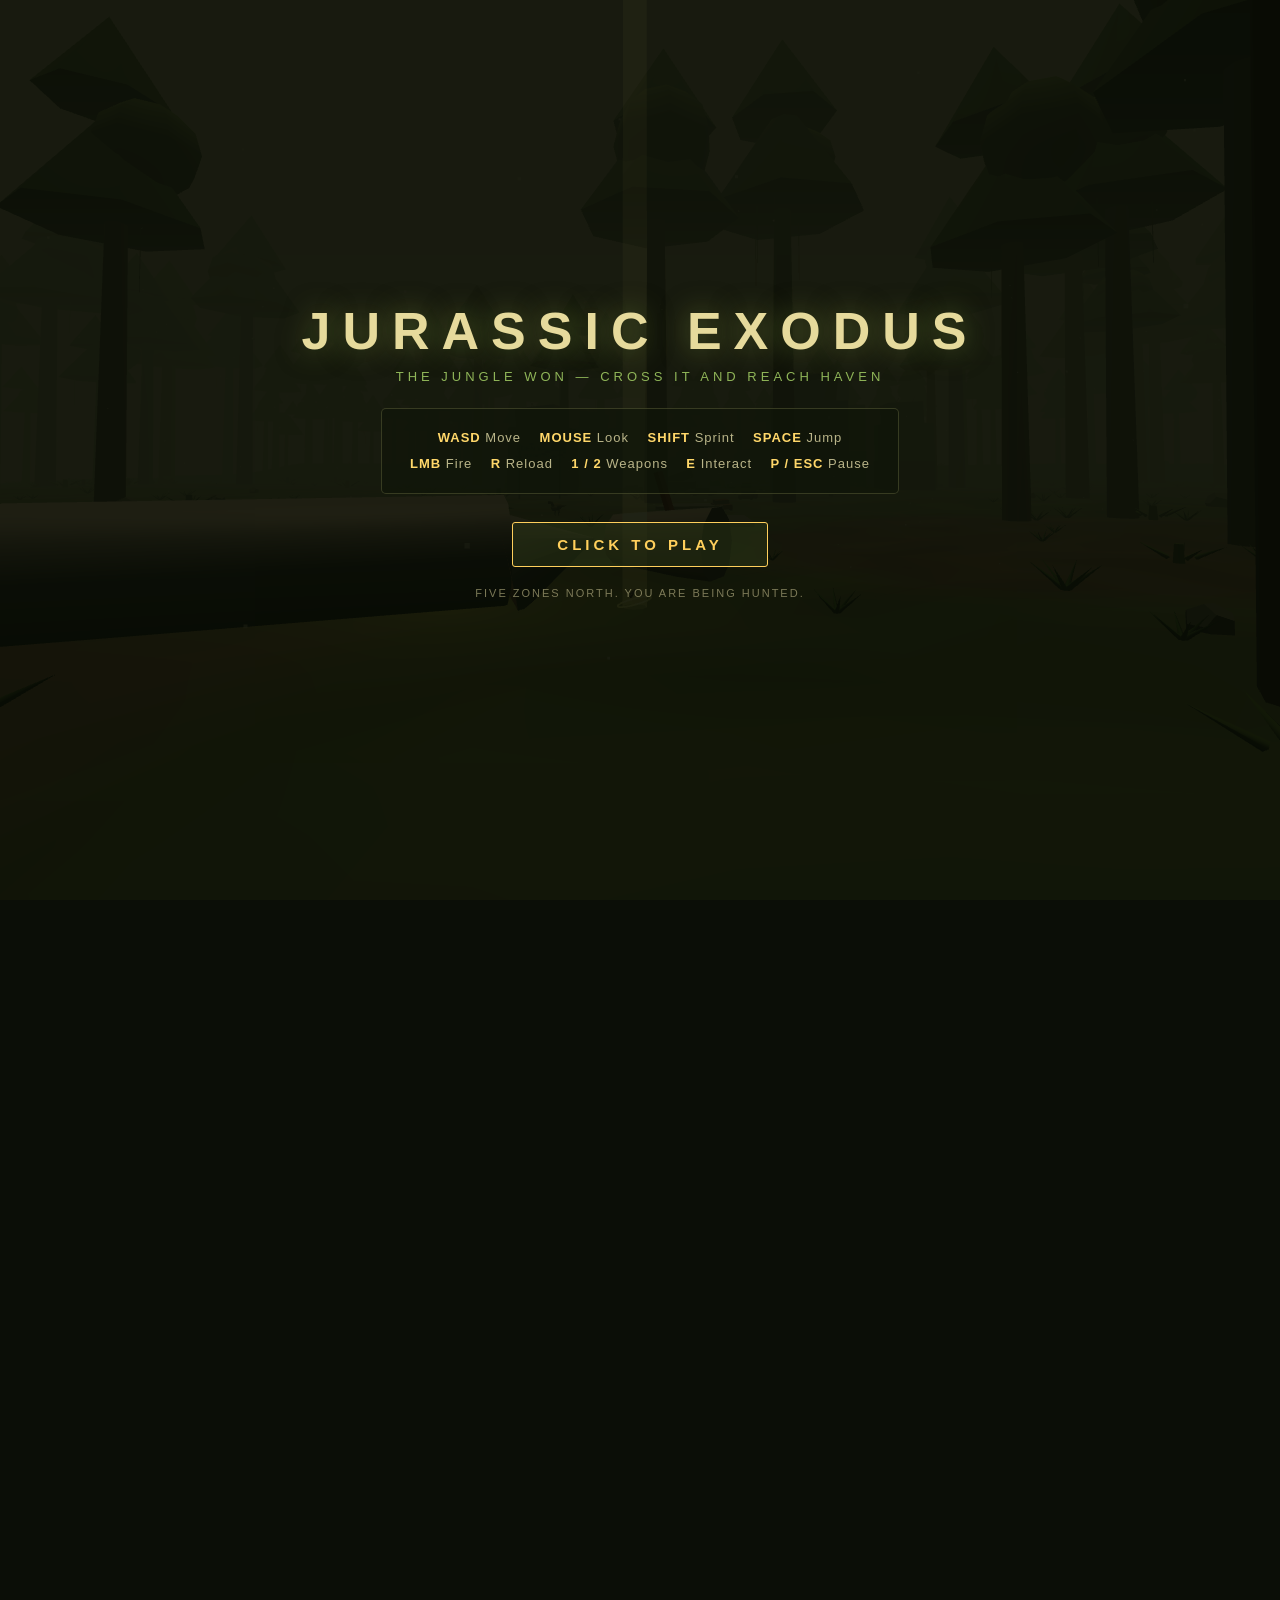
==== commit 22c0fb23: "Fix silent audio when starting via saved-page overlay state The saved-page DOM bakes in a paused ove" ====
--- a/index.html
+++ b/index.html
@@ -2180,6 +2180,7 @@
     {t:9.5,s:'FOLLOW THE COMPASS MARKER NORTH'}];
 }
 function resetGame(){
+  initAudio();
   for(let i=0;i<enemies.length;i++)scene.remove(enemies[i].group);
   enemies.length=0;
   for(let i=0;i<acids.length;i++)scene.remove(acids[i].mesh);
@@ -2305,6 +2306,7 @@
 }
 function boot(){
   cacheDom();
+  hide(E.o_pause);hide(E.o_dead);hide(E.o_win);show(E.o_start);hide(E.hud);
   buildWorld();
   buildGunModels();
   buildParticles();
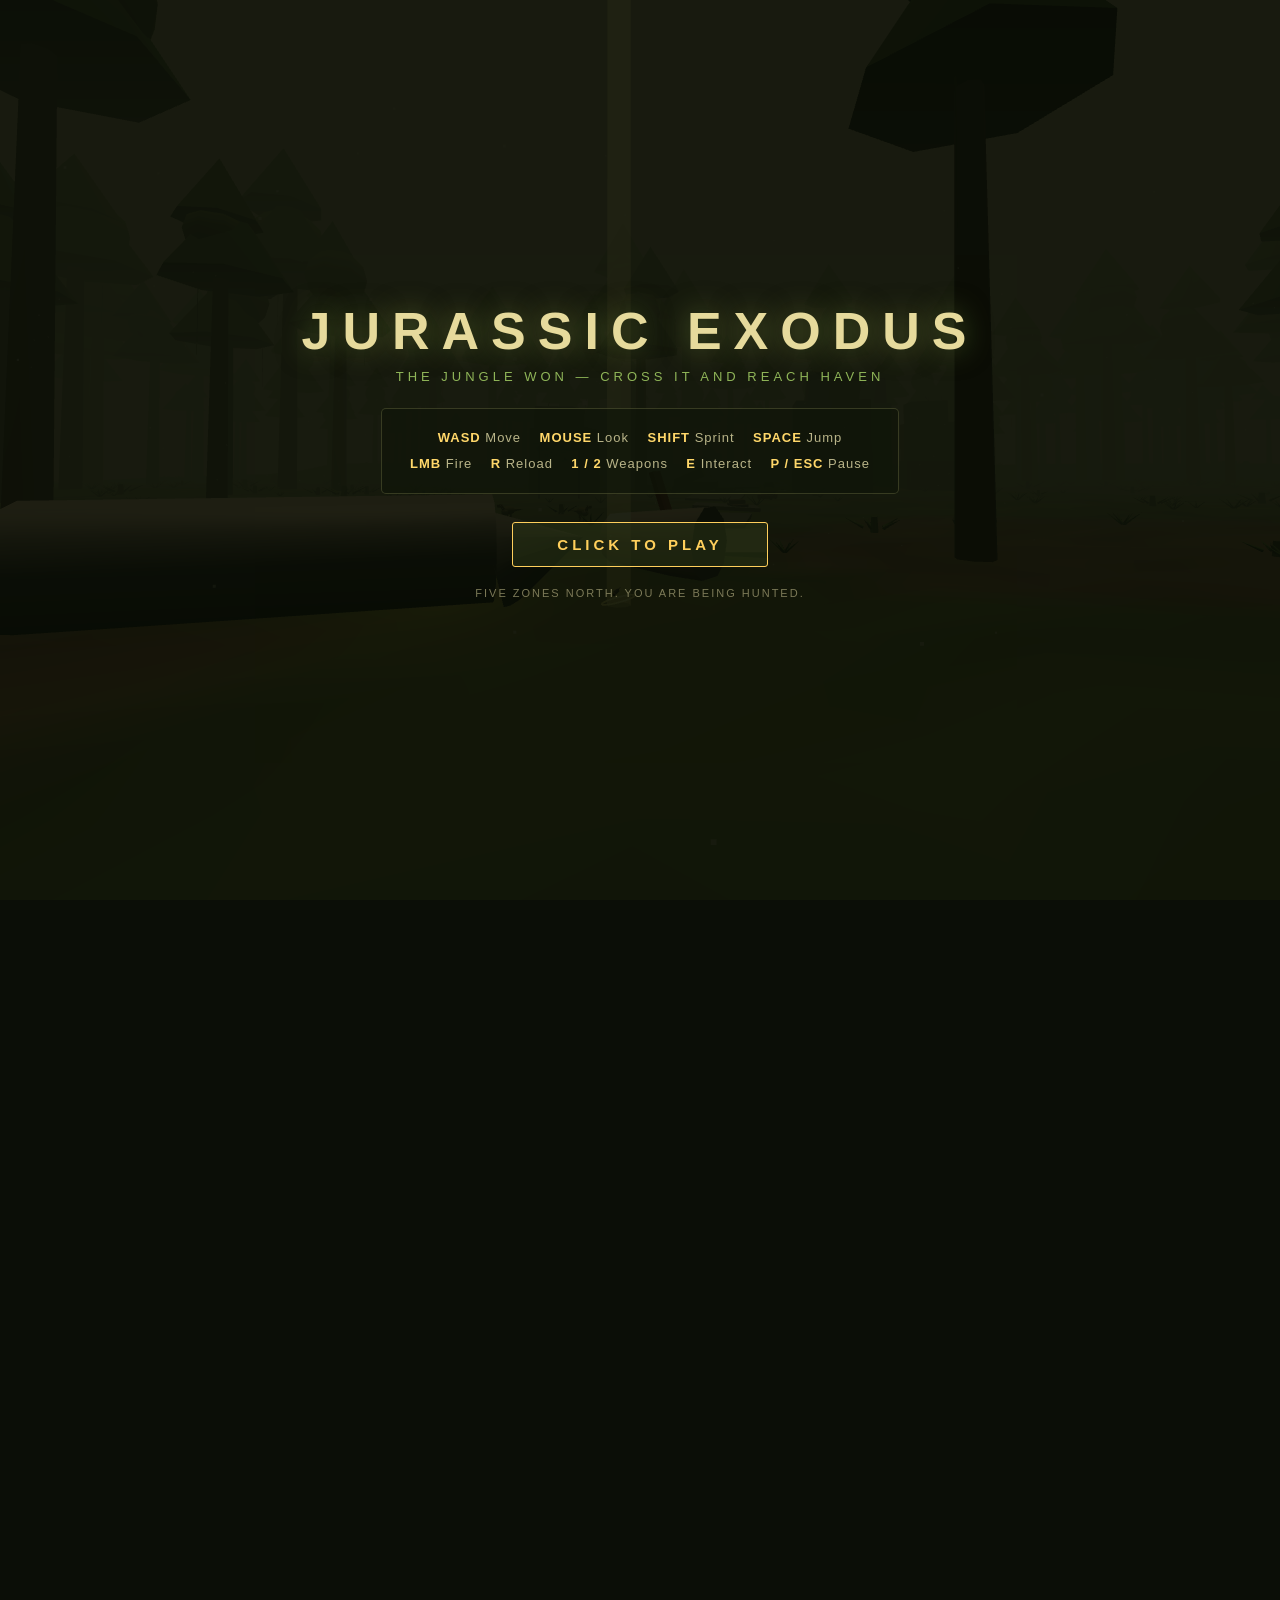
==== commit 20110ec1: "sniper rifle" ====
--- a/index.html
+++ b/index.html
@@ -49,6 +49,12 @@
 #tr{position:fixed;right:26px;top:16px;font-size:12px;letter-spacing:3px;color:#cfc89a;text-shadow:0 1px 3px #000}
 #tr span{color:#ffd76a;font-family:Consolas,monospace;font-size:15px}
 #flnote{position:fixed;left:14px;top:12px;font-size:10px;letter-spacing:1px;color:#6d6a4c}
+#scope{position:fixed;left:0;top:0;width:100%;height:100%;opacity:0;pointer-events:none;
+  background:radial-gradient(circle at 50% 50%,rgba(0,0,0,0) 0%,rgba(0,0,0,0) 31%,rgba(0,0,0,0.55) 33.5%,rgba(0,0,0,0.97) 36%)}
+.scl{position:absolute;background:rgba(10,14,8,0.85);box-shadow:0 0 2px rgba(0,0,0,.6)}
+#sclH{left:50%;top:50%;width:34vmin;height:1px;transform:translate(-50%,0)}
+#sclV{left:50%;top:50%;width:1px;height:34vmin;transform:translate(0,-50%)}
+#scDot{position:absolute;left:50%;top:50%;width:4px;height:4px;margin:-2px 0 0 -2px;background:#c23a2c;border-radius:50%}
 </style>
 </head>
 <body>
@@ -101,6 +107,7 @@
   <div id="br"><div id="ammoBig">--</div><div id="ammoRes">SCAVENGE A WEAPON</div><div id="wname"></div></div>
   <div id="tr">KILLS <span id="kills">0</span></div>
   <div id="flnote"></div>
+  <div id="scope"><div class="scl" id="sclH"></div><div class="scl" id="sclV"></div><div id="scDot"></div></div>
 </div>
 <script src="./JURASSIC EXODUS_files/three.min.js"></script>
 <script>/*JS_START*/
@@ -127,14 +134,17 @@
 
 const player={pos:new THREE.Vector3(0,2,228),vel:new THREE.Vector3(),kvel:new THREE.Vector3(),
   yaw:0,pitch:0,hp:100,stam:100,stamCd:0,grounded:false,invuln:0,stagger:0,recoil:0,
-  bobT:0,stepT:0,curSpeed:0,inWater:false,weapon:'none',has:{rifle:false,shot:false},r:0.45};
+  bobT:0,stepT:0,curSpeed:0,inWater:false,weapon:'none',has:{rifle:false,shot:false,snip:false},r:0.45};
 
 const WPN={
   rifle:{label:'AR-7 SCAVENGED RIFLE',mag:30,magSize:30,res:90,dmg:13,rate:0.115,reload:1.7,
     spread:0.005,bloomAdd:0.011,pellets:1,auto:true,range:150},
   shot:{label:'PUMP SHOTGUN',mag:6,magSize:6,res:18,dmg:9,rate:0.95,reload:2.2,
-    spread:0.05,bloomAdd:0.02,pellets:8,auto:false,range:55}};
-let fireCd=0,reloadT=0,bloom=0,gunKick=0,switchDip=0;
+    spread:0.05,bloomAdd:0.02,pellets:8,auto:false,range:55},
+  snip:{label:'M40 SCOPED SNIPER',mag:5,magSize:5,res:10,dmg:70,rate:1.5,reload:2.8,
+    spread:0.016,bloomAdd:0.012,pellets:1,auto:false,range:400}};
+const SCOPE_FOV=22,BASE_FOV=72,SCOPE_SPREAD=0.0008;
+let fireCd=0,reloadT=0,bloom=0,gunKick=0,switchDip=0,aiming=false,aimT=0;
 
 const enemies=[],acids=[],pickups=[],triggers=[],platforms=[],obsC=[],obsB=[],tracers=[];
 let trexRef=null,tutQueue=[];
@@ -217,6 +227,7 @@
 function screechSfx(vol){playTone(820,0.42,vol,'sawtooth',1500);playNoise(0.3,2400,vol*0.5,'bandpass');}
 function sfxShot(){playNoise(0.15,1800,0.62);playNoise(0.32,260,0.5);playTone(140,0.07,0.2,'square',60);}
 function sfxShotgun(){playNoise(0.22,1200,0.8);playNoise(0.45,180,0.65);playTone(90,0.12,0.3,'square',45);}
+function sfxSniper(){playNoise(0.12,2600,0.75);playNoise(0.6,140,0.6);playTone(95,0.18,0.32,'square',32);playNoise(0.9,900,0.1,'bandpass',0.12);}
 function sfxDry(){playNoise(0.04,2600,0.16,'bandpass');}
 function sfxReload(dur){
   playNoise(0.035,2400,0.2,'bandpass',0.06);
@@ -882,7 +893,7 @@
   }
 }
 /* ============================== GUN VIEWMODELS ============================== */
-let gunRoot=null,rifleModel=null,shotModel=null,flashMesh=null,flashLight=null,flashT=0;
+let gunRoot=null,rifleModel=null,shotModel=null,snipModel=null,flashMesh=null,flashLight=null,flashT=0;
 function buildGunModels(){
   gunRoot=new THREE.Group();
   camera.add(gunRoot);
@@ -910,9 +921,28 @@
   const stock2=new THREE.Mesh(new THREE.BoxGeometry(0.08,0.11,0.26),wm);
   stock2.position.set(0,-0.03,0.32);shotModel.add(stock2);
   gunRoot.add(shotModel);
-  rifleModel.visible=false;shotModel.visible=false;
+  snipModel=new THREE.Group();
+  const rec3=new THREE.Mesh(new THREE.BoxGeometry(0.08,0.1,0.55),gm);snipModel.add(rec3);
+  const bar3=new THREE.Mesh(new THREE.CylinderGeometry(0.02,0.02,0.7,6),gm);
+  bar3.rotation.x=Math.PI/2;bar3.position.set(0,0.015,-0.6);snipModel.add(bar3);
+  const brake=new THREE.Mesh(new THREE.CylinderGeometry(0.03,0.03,0.08,6),gm);
+  brake.rotation.x=Math.PI/2;brake.position.set(0,0.015,-0.93);snipModel.add(brake);
+  const tube=new THREE.Mesh(new THREE.CylinderGeometry(0.035,0.035,0.26,8),gm);
+  tube.rotation.x=Math.PI/2;tube.position.set(0,0.1,-0.08);snipModel.add(tube);
+  const lens=new THREE.Mesh(new THREE.CylinderGeometry(0.042,0.042,0.03,8),
+    new THREE.MeshBasicMaterial({color:0x9ad2e8}));
+  lens.rotation.x=Math.PI/2;lens.position.set(0,0.1,-0.22);snipModel.add(lens);
+  const stock3=new THREE.Mesh(new THREE.BoxGeometry(0.07,0.11,0.3),wm);
+  stock3.position.set(0,-0.025,0.38);snipModel.add(stock3);
+  const grip3=new THREE.Mesh(new THREE.BoxGeometry(0.05,0.12,0.06),wm);
+  grip3.position.set(0,-0.11,0.14);grip3.rotation.x=0.4;snipModel.add(grip3);
+  const bipod=new THREE.Mesh(new THREE.BoxGeometry(0.02,0.1,0.02),gm);
+  bipod.position.set(0,-0.08,-0.5);snipModel.add(bipod);
+  gunRoot.add(snipModel);
+  rifleModel.visible=false;shotModel.visible=false;snipModel.visible=false;
   rifleModel.traverse(function(o){o.castShadow=false;});
   shotModel.traverse(function(o){o.castShadow=false;});
+  snipModel.traverse(function(o){o.castShadow=false;});
   const fg=new THREE.Group();
   const fmat=new THREE.MeshBasicMaterial({color:0xffc15e,transparent:true,opacity:0.95,blending:THREE.AdditiveBlending,depthWrite:false,side:THREE.DoubleSide});
   const p1=new THREE.Mesh(new THREE.PlaneGeometry(0.42,0.42),fmat);
@@ -941,7 +971,7 @@
 /* ============================== PICKUPS ============================== */
 const PICKUP_DEFS=[{t:'rifle',x:1.5,z:221},{t:'ammo',x:-3,z:205},{t:'med',x:-14,z:118},
   {t:'ammo',x:12,z:132},{t:'shot',x:7,z:88},{t:'med',x:18,z:76},{t:'ammo',x:-8,z:92},
-  {t:'med',x:-16,z:18},{t:'ammo',x:4,z:-66},{t:'med',x:-10,z:-112},{t:'ammo',x:-2,z:-100},
+  {t:'med',x:-16,z:18},{t:'ammo',x:4,z:-66},{t:'snip',x:9,z:-62},{t:'med',x:-10,z:-112},{t:'ammo',x:-2,z:-100},
   {t:'ammo',x:-4,z:-166},{t:'med',x:3,z:-180},{t:'ammo',x:0,z:-212}];
 function buildPickupMesh(t){
   const g=new THREE.Group();
@@ -961,10 +991,14 @@
     const gm=matStd(0x33332f,0.5,0.6),wm=matStd(0x5a4426,0.85);
     const body=new THREE.Mesh(new THREE.BoxGeometry(0.1,0.12,0.6),gm);
     body.position.y=0.4;g.add(body);
-    const bar=new THREE.Mesh(new THREE.CylinderGeometry(t==='shot'?0.045:0.027,t==='shot'?0.045:0.027,0.5,6),gm);
-    bar.rotation.x=Math.PI/2;bar.position.set(0,0.42,-0.5);g.add(bar);
+    const bar=new THREE.Mesh(new THREE.CylinderGeometry(t==='shot'?0.045:0.027,t==='shot'?0.045:0.027,t==='snip'?0.7:0.5,6),gm);
+    bar.rotation.x=Math.PI/2;bar.position.set(0,0.42,t==='snip'?-0.6:-0.5);g.add(bar);
     const st=new THREE.Mesh(new THREE.BoxGeometry(0.08,0.1,0.22),wm);
     st.position.set(0,0.37,0.38);g.add(st);
+    if(t==='snip'){
+      const sc=new THREE.Mesh(new THREE.CylinderGeometry(0.04,0.04,0.24,8),gm);
+      sc.rotation.x=Math.PI/2;sc.position.set(0,0.52,-0.05);g.add(sc);
+    }
     g.rotation.z=0.25;
   }
   const ring=new THREE.Mesh(new THREE.TorusGeometry(0.7,0.035,6,22),
@@ -992,9 +1026,15 @@
     player.weapon='shot';switchDip=0.3;reloadT=0;
     sfxPickup();
     showTut('SHOTGUN ACQUIRED — 1 / 2 TO SWITCH');
+  }else if(p.t==='snip'){
+    player.has.snip=true;
+    player.weapon='snip';switchDip=0.3;reloadT=0;
+    sfxPickup();
+    showTut('SNIPER ACQUIRED — HOLD RMB TO SCOPE     3 TO SELECT');
   }else if(p.t==='ammo'){
     WPN.rifle.res=Math.min(240,WPN.rifle.res+60);
     if(player.has.shot)WPN.shot.res=Math.min(40,WPN.shot.res+8);
+    if(player.has.snip)WPN.snip.res=Math.min(25,WPN.snip.res+4);
     sfxPickup();
   }else if(p.t==='med'){
     if(player.hp>=100)return false;
@@ -1074,7 +1114,8 @@
   _rt.crossVectors(_fwd,UP).normalize();
   _up2.crossVectors(_rt,_fwd);
   const moveSpread=player.curSpeed/8.4*0.02;
-  const sp=w.spread+bloom+moveSpread;
+  let sp=w.spread+bloom+moveSpread;
+  if(player.weapon==='snip'&&aimT>0.5)sp=SCOPE_SPREAD+moveSpread*0.5;
   for(let k=0;k<w.pellets;k++){
     _dir.copy(_fwd)
       .addScaledVector(_rt,gauss()*sp)
@@ -1088,10 +1129,10 @@
     if(G.killFlag)sfxKill();else sfxHitmark();
   }
   bloom=Math.min(0.05,bloom+w.bloomAdd);
-  player.recoil=Math.min(0.085,player.recoil+(player.weapon==='shot'?0.035:0.013));
-  gunKick=player.weapon==='shot'?0.13:0.07;
+  player.recoil=Math.min(0.1,player.recoil+(player.weapon==='shot'?0.035:player.weapon==='snip'?0.055:0.013));
+  gunKick=player.weapon==='shot'?0.13:player.weapon==='snip'?0.17:0.07;
   doMuzzle();
-  if(player.weapon==='shot')sfxShotgun();else sfxShot();
+  if(player.weapon==='shot')sfxShotgun();else if(player.weapon==='snip')sfxSniper();else sfxShot();
   hearGun();
 }
 function startReload(){
@@ -1111,7 +1152,14 @@
   if(!player.has[n]||player.weapon===n||reloadT>0||G.state!=='PLAYING')return;
   player.weapon=n;
   switchDip=0.3;fireCd=Math.max(fireCd,0.2);bloom=0;
+  aiming=false;
   sfxClick();
+}
+function dropAim(){
+  aiming=false;aimT=0;
+  camera.fov=BASE_FOV;camera.updateProjectionMatrix();
+  if(E.scope)E.scope.style.opacity=0;
+  if(E.ch)E.ch.style.opacity=1;
 }
 function updateWeapon(dt){
   fireCd-=dt;
@@ -1128,8 +1176,16 @@
     if(reloadT<=0){reloadT=0;finishReload();}
   }
   if(G.mouseDown&&player.weapon!=='none'&&WPN[player.weapon].auto)fireWeapon();
+  const aimTgt=(aiming&&player.weapon==='snip'&&reloadT<=0&&switchDip<=0)?1:0;
+  aimT+=(aimTgt-aimT)*Math.min(1,dt*9);
+  if(aimT<0.005)aimT=0;else if(aimT>0.995)aimT=1;
+  const fv=BASE_FOV-(BASE_FOV-SCOPE_FOV)*aimT;
+  if(Math.abs(camera.fov-fv)>0.01){camera.fov=fv;camera.updateProjectionMatrix();}
+  E.scope.style.opacity=aimT>0.4?(aimT-0.4)/0.6:0;
+  E.ch.style.opacity=1-aimT;
   rifleModel.visible=(player.weapon==='rifle');
   shotModel.visible=(player.weapon==='shot');
+  snipModel.visible=(player.weapon==='snip'&&aimT<0.7);
   const w=WPN[player.weapon];
   let dip=0;
   if(reloadT>0&&w)dip=-0.2*Math.sin(Math.min(1,(1-reloadT/w.reload))*Math.PI);
@@ -2010,7 +2066,7 @@
 /* ============================== HUD ============================== */
 function cacheDom(){
   ['o-start','o-pause','o-dead','o-win','hud','btnStart','btnResume','btnRestartP','btnRestartD','btnRestartW',
-   'compass','objText','objDist','boss','bossIn','zoneTitle','tut','interact','chT','chB','chL','chR','hitm',
+   'compass','objText','objDist','boss','bossIn','zoneTitle','tut','interact','ch','chT','chB','chL','chR','hitm','scope',
    'vig','avig','dmgArc','hpIn','stIn','ammoBig','ammoRes','wname','kills','deadStats','winStats','flnote']
   .forEach(function(id){E[id.replace(/-/g,'_')]=document.getElementById(id);});
   E.cctx=E.compass?E.compass.getContext('2d'):null;
@@ -2134,6 +2190,7 @@
 function pauseGame(){
   if(G.state!=='PLAYING')return;
   G.state='PAUSED';
+  dropAim();
   show(E.o_pause);
   if(AC&&AC.suspend)AC.suspend();
 }
@@ -2147,6 +2204,7 @@
 function killPlayer(){
   if(G.state!=='PLAYING')return;
   G.state='DEAD';
+  dropAim();
   E.deadStats.textContent='SURVIVED '+fmtTime(G.time)+'  —  '+G.kills+' KILLS';
   show(E.o_dead);
   roarSfx(0.5,48,1.6);
@@ -2155,6 +2213,7 @@
 function winGame(){
   if(G.state!=='PLAYING')return;
   G.state='WON';
+  dropAim();
   const acc=G.shots>0?Math.round(G.hits/G.shots*100):0;
   E.winStats.innerHTML='TIME &nbsp;<b>'+fmtTime(G.time)+'</b><br>KILLS &nbsp;<b>'+G.kills+
     '</b><br>ACCURACY &nbsp;<b>'+acc+'%</b>';
@@ -2195,10 +2254,12 @@
   player.hp=100;player.stam=100;player.stamCd=0;
   player.grounded=true;player.invuln=0;player.stagger=0;player.recoil=0;
   player.bobT=0;player.stepT=0;player.curSpeed=0;
-  player.weapon='none';player.has.rifle=false;player.has.shot=false;
+  player.weapon='none';player.has.rifle=false;player.has.shot=false;player.has.snip=false;
   WPN.rifle.mag=30;WPN.rifle.res=90;
   WPN.shot.mag=6;WPN.shot.res=18;
+  WPN.snip.mag=5;WPN.snip.res=10;
   fireCd=0;reloadT=0;bloom=0;gunKick=0;switchDip=0;
+  dropAim();
   G.time=0;G.kills=0;G.shots=0;G.hits=0;G.shake=0;
   G.waveOn=false;G.waveT=0;G.waveSpawnT=0;G.waveDilo=false;
   G.beacon=false;G.beepT=0;G.nextRoar=11;G.heartT=0;
@@ -2218,8 +2279,9 @@
 }
 /* ============================== INPUT ============================== */
 function applyLook(mx,my){
-  player.yaw-=mx*0.0021;
-  player.pitch=clamp(player.pitch-my*0.0021,-1.45,1.45);
+  const sens=0.0021*(1-aimT*(1-SCOPE_FOV/BASE_FOV));
+  player.yaw-=mx*sens;
+  player.pitch=clamp(player.pitch-my*sens,-1.45,1.45);
 }
 function bindEvents(){
   window.addEventListener('keydown',function(e){
@@ -2228,6 +2290,7 @@
     if(e.code==='KeyR'&&G.state==='PLAYING')startReload();
     else if(e.code==='Digit1')switchWeapon('rifle');
     else if(e.code==='Digit2')switchWeapon('shot');
+    else if(e.code==='Digit3')switchWeapon('snip');
     else if(e.code==='KeyE')tryInteract();
     else if(e.code==='KeyP'){
       if(G.state==='PLAYING')pauseGame();
@@ -2236,14 +2299,19 @@
   });
   window.addEventListener('keyup',function(e){keys[e.code]=false;});
   window.addEventListener('mousedown',function(e){
-    if(e.button!==0||G.state!=='PLAYING')return;
+    if(G.state!=='PLAYING')return;
+    if(e.button===2){if(player.weapon==='snip')aiming=true;return;}
+    if(e.button!==0)return;
     if(e.target&&e.target.tagName==='BUTTON')return;
     G.mouseDown=true;
     if(!document.pointerLockElement&&!G.fallback){lockPointer();return;}
     const w=WPN[player.weapon];
     if(w&&!w.auto)fireWeapon();
   });
-  window.addEventListener('mouseup',function(){G.mouseDown=false;});
+  window.addEventListener('mouseup',function(e){
+    if(e.button===2){aiming=false;return;}
+    G.mouseDown=false;
+  });
   window.addEventListener('mousemove',function(e){
     if(G.state!=='PLAYING')return;
     if(document.pointerLockElement===cv||G.fallback)applyLook(e.movementX||0,e.movementY||0);
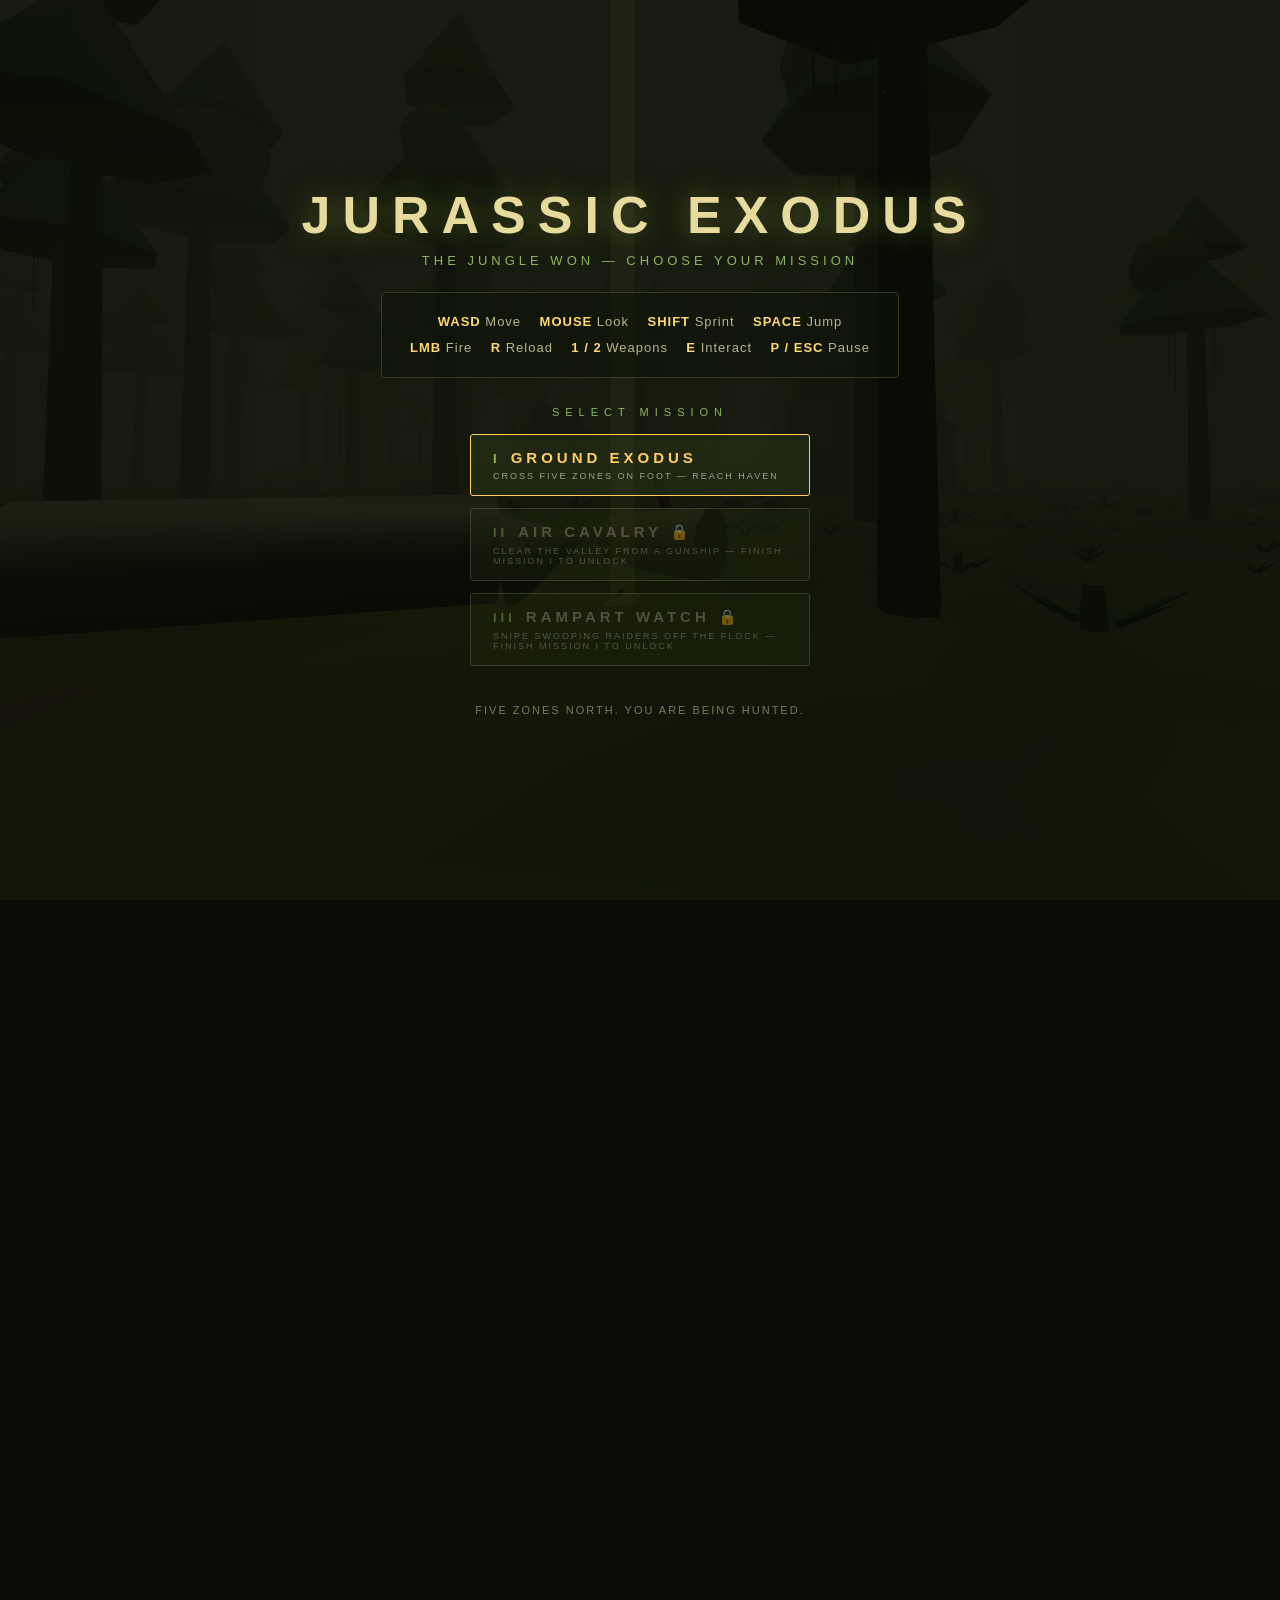
==== commit b251de6a: "new levels" ====
--- a/index.html
+++ b/index.html
@@ -4,85 +4,70 @@
 
 <meta name="viewport" content="width=device-width,initial-scale=1">
 <title>JURASSIC EXODUS</title>
-<style>
-html,body{margin:0;padding:0;overflow:hidden;background:#0b0e07;height:100%;font-family:'Segoe UI',Arial,sans-serif;user-select:none;-webkit-user-select:none;cursor:default}
-canvas#c{display:block}
-.ov{position:fixed;inset:0;display:flex;flex-direction:column;align-items:center;justify-content:center;background:rgba(7,10,4,.9);z-index:30;text-align:center;color:#cfc89a}
-.hidden{display:none!important}
-.ov h1{font-size:52px;letter-spacing:12px;margin:0 0 8px;color:#e6da9c;text-shadow:0 0 28px rgba(140,170,70,.5);font-weight:800}
-.sub{color:#8fb558;letter-spacing:4px;font-size:13px;margin-bottom:24px;text-transform:uppercase}
-.panel{background:rgba(14,20,9,.65);border:1px solid rgba(170,170,110,.25);padding:16px 28px;border-radius:5px;margin-bottom:24px;font-size:13px;line-height:2;color:#b9b489;letter-spacing:1px}
-.panel b{color:#ffd76a;font-weight:600}
-.btn{pointer-events:auto;background:rgba(40,52,22,.55);border:1px solid #ffcf5c;color:#ffcf5c;padding:13px 44px;font-size:15px;letter-spacing:4px;text-transform:uppercase;cursor:pointer;border-radius:3px;transition:background .15s,color .15s;font-weight:700;margin-top:4px}
-.btn:hover{background:#ffcf5c;color:#1c2410}
-.tiny{margin-top:20px;font-size:11px;color:#7d7a58;letter-spacing:2px}
-#hud{position:fixed;inset:0;pointer-events:none;z-index:10}
-#compass{position:fixed;top:10px;left:50%;transform:translateX(-50%)}
-#objText{position:fixed;top:60px;width:100%;text-align:center;font-size:12px;letter-spacing:3px;color:#cfe3a0;text-shadow:0 1px 3px #000}
-#objDist{position:fixed;top:79px;width:100%;text-align:center;font-size:12px;letter-spacing:2px;color:#ffd76a;font-family:Consolas,monospace;text-shadow:0 1px 3px #000}
-#boss{position:fixed;top:102px;left:50%;transform:translateX(-50%);width:340px;text-align:center}
-#bossLbl{font-size:11px;letter-spacing:8px;color:#e0463a;margin-bottom:3px;text-shadow:0 1px 3px #000}
-#bossOuter{height:8px;border:1px solid rgba(224,70,58,.7);background:rgba(0,0,0,.4)}
-#bossIn{height:100%;width:100%;background:linear-gradient(90deg,#7a1410,#e0463a)}
-#zoneTitle{position:fixed;top:30%;width:100%;text-align:center;font-size:42px;letter-spacing:16px;color:#e8dca2;text-shadow:0 0 30px rgba(0,0,0,.8),0 2px 4px #000;opacity:0;transition:opacity .6s;font-weight:700}
-#tut{position:fixed;bottom:17%;width:100%;text-align:center;font-size:14px;letter-spacing:2px;color:#d8d2a4;opacity:0;transition:opacity .4s;text-shadow:0 1px 4px #000}
-#interact{position:fixed;bottom:30%;width:100%;text-align:center;font-size:16px;letter-spacing:3px;color:#ffd76a;text-shadow:0 1px 4px #000}
-#ch{position:fixed;left:50%;top:50%;width:0;height:0}
-.chl{position:absolute;background:#e9e6cb;box-shadow:0 0 3px rgba(0,0,0,.8)}
-#hitm{position:absolute;left:0;top:0;opacity:0}
-#hitm i{position:absolute;left:-9px;top:-1.5px;width:18px;height:3px;background:#fff;box-shadow:0 0 4px #000}
-#hitm i:first-child{transform:rotate(45deg)}#hitm i:last-child{transform:rotate(-45deg)}
-#vig{position:fixed;inset:0;box-shadow:inset 0 0 170px 55px rgba(195,18,10,1);opacity:0;pointer-events:none}
-#avig{position:fixed;inset:0;box-shadow:inset 0 0 150px 40px rgba(90,200,40,.9);opacity:0;pointer-events:none}
-#dmgArc{position:fixed;left:50%;top:50%;width:170px;height:170px;border:4px solid transparent;border-top-color:#ff5040;border-radius:50%;opacity:0}
-#bl{position:fixed;left:26px;bottom:24px;text-shadow:0 1px 3px #000}
-.brow{margin-top:6px}
-.blab{display:inline-block;width:26px;font-size:10px;letter-spacing:2px;color:#9aa67a;vertical-align:middle}
-.bar{display:inline-block;width:190px;height:11px;border:1px solid rgba(200,200,160,.45);background:rgba(0,0,0,.4);vertical-align:middle}
-.bar div{height:100%;width:100%}
-#hpIn{background:linear-gradient(90deg,#5f8a36,#a6c75f)}
-#stIn{background:linear-gradient(90deg,#7d7136,#d8c45c)}
-#br{position:fixed;right:26px;bottom:20px;text-align:right;text-shadow:0 1px 3px #000}
-#ammoBig{font-size:38px;color:#e9e6cb;font-family:Consolas,monospace;line-height:1}
-#ammoRes{font-size:13px;color:#9aa67a;font-family:Consolas,monospace;margin-top:2px}
-#wname{font-size:10px;letter-spacing:4px;color:#ffd76a;margin-top:4px}
-#tr{position:fixed;right:26px;top:16px;font-size:12px;letter-spacing:3px;color:#cfc89a;text-shadow:0 1px 3px #000}
-#tr span{color:#ffd76a;font-family:Consolas,monospace;font-size:15px}
-#flnote{position:fixed;left:14px;top:12px;font-size:10px;letter-spacing:1px;color:#6d6a4c}
-#scope{position:fixed;left:0;top:0;width:100%;height:100%;opacity:0;pointer-events:none;
-  background:radial-gradient(circle at 50% 50%,rgba(0,0,0,0) 0%,rgba(0,0,0,0) 31%,rgba(0,0,0,0.55) 33.5%,rgba(0,0,0,0.97) 36%)}
-.scl{position:absolute;background:rgba(10,14,8,0.85);box-shadow:0 0 2px rgba(0,0,0,.6)}
-#sclH{left:50%;top:50%;width:34vmin;height:1px;transform:translate(-50%,0)}
-#sclV{left:50%;top:50%;width:1px;height:34vmin;transform:translate(0,-50%)}
-#scDot{position:absolute;left:50%;top:50%;width:4px;height:4px;margin:-2px 0 0 -2px;background:#c23a2c;border-radius:50%}
-</style>
+<link rel="stylesheet" href="./styles.css">
 </head>
 <body>
 <div id="o-start" class="ov hidden">
   <h1>JURASSIC EXODUS</h1>
-  <div class="sub">The jungle won — cross it and reach Haven</div>
-  <div class="panel">
+  <div class="sub" id="startSub">The jungle won — choose your mission</div>
+  <div class="panel" id="startPanel">
     <b>WASD</b> Move &nbsp;&nbsp; <b>MOUSE</b> Look &nbsp;&nbsp; <b>SHIFT</b> Sprint &nbsp;&nbsp; <b>SPACE</b> Jump<br>
     <b>LMB</b> Fire &nbsp;&nbsp; <b>R</b> Reload &nbsp;&nbsp; <b>1 / 2</b> Weapons &nbsp;&nbsp; <b>E</b> Interact &nbsp;&nbsp; <b>P / ESC</b> Pause
   </div>
-  <button class="btn" id="btnStart">CLICK TO PLAY</button>
-  <div class="tiny">FIVE ZONES NORTH. YOU ARE BEING HUNTED.</div>
+  <div id="missionSel">
+    <div class="msTitle">Select Mission</div>
+    <button class="btn lvlBtn" id="btnLvl1"><span class="lvlNo">I</span>GROUND EXODUS<span class="lvlDesc">Cross five zones on foot — reach Haven</span></button>
+    <button class="btn lvlBtn" id="btnLvl2" disabled><span class="lvlNo">II</span>AIR CAVALRY 🔒<span class="lvlDesc">Clear the valley from a gunship — finish Mission I to unlock</span></button>
+    <button class="btn lvlBtn" id="btnLvl3" disabled><span class="lvlNo">III</span>RAMPART WATCH 🔒<span class="lvlDesc">Snipe swooping raptors off the flock — finish Mission I to unlock</span></button>
+  </div>
+  <div class="tiny" id="startTiny">FIVE ZONES NORTH. YOU ARE BEING HUNTED.</div>
 </div>
 <div id="o-pause" class="ov">
   <h1 style="font-size:32px;letter-spacing:8px">PAUSED</h1>
   <button class="btn" id="btnResume">RESUME</button>
-  <button class="btn" id="btnRestartP" style="margin-top:14px">RESTART</button>
+  <div class="btnRow" style="margin-top:14px">
+    <button class="btn ghost" id="btnRestartP">RESTART</button>
+    <button class="btn ghost" id="btnMenuP">MISSION SELECT</button>
+  </div>
 </div>
 <div id="o-dead" class="ov hidden">
-  <h1 style="font-size:38px;color:#e0463a;letter-spacing:8px">THE JUNGLE RECLAIMS YOU</h1>
+  <h1 id="deadTitle" style="font-size:38px;color:#e0463a;letter-spacing:8px">THE JUNGLE RECLAIMS YOU</h1>
   <div class="sub" id="deadStats"></div>
-  <button class="btn" id="btnRestartD">TRY AGAIN</button>
+  <div class="btnRow">
+    <button class="btn" id="btnRestartD">TRY AGAIN</button>
+    <button class="btn ghost" id="btnMenuD">MISSION SELECT</button>
+  </div>
 </div>
 <div id="o-win" class="ov hidden">
-  <h1 style="font-size:44px;color:#ffd76a">HAVEN</h1>
-  <div class="sub">Last sanctuary — the gates close behind you</div>
+  <h1 id="winTitle" style="font-size:44px;color:#ffd76a">HAVEN</h1>
+  <div class="sub" id="winSub">Last sanctuary — the gates close behind you</div>
   <div class="panel" id="winStats"></div>
-  <button class="btn" id="btnRestartW">RUN IT AGAIN</button>
+  <div class="btnRow">
+    <button class="btn" id="btnRestartW">RUN IT AGAIN</button>
+    <button class="btn ghost" id="btnMenuW">MISSION SELECT</button>
+  </div>
+</div>
+<div id="l2hud" class="hidden">
+  <div id="l2obj">ELIMINATE THE PACK</div>
+  <div id="l2tr">KILLS <span id="l2kills">0</span></div>
+  <div id="l2cross"><span class="rng"></span><span class="ln h"></span><span class="ln v"></span></div>
+  <div id="l2warn">OVERHEATED — COOLING</div>
+  <div id="l2tut">AUTOPILOT ENGAGED &nbsp;&nbsp; MOUSE — AIM &nbsp;&nbsp; LMB — CHAIN GUN</div>
+  <div id="l2dmg"></div>
+  <div id="l2bl">
+    <div class="brow"><span class="blab">HEAT</span><div class="bar"><div id="l2heatIn" style="width:0%"></div></div></div>
+  </div>
+</div>
+<div id="l3hud" class="hidden">
+  <div id="l3obj">DEFEND THE FLOCK</div>
+  <div id="l3tr">RAIDERS <span id="l3kills">0 / 18</span></div>
+  <div id="l3sheepRow">FLOCK <span id="l3sheep">14 / 14</span></div>
+  <div id="l3cross"><span class="rng"></span><span class="ln h"></span><span class="ln v"></span></div>
+  <div id="l3scope"><div class="l3scl h"></div><div class="l3scl v"></div><div id="l3scDot"></div></div>
+  <div id="l3warn">SHEEP TAKEN</div>
+  <div id="l3tut">FIXED ON THE RAMPART &nbsp; MOUSE — AIM &nbsp; LMB — FIRE &nbsp; RMB — SCOPE &nbsp; R — RELOAD</div>
+  <div id="l3dmg"></div>
+  <div id="l3br"><div id="l3ammo">8</div><div id="l3res">/ 240</div><div id="l3wname">M40 SCOPED RIFLE</div></div>
 </div>
 <div id="hud" class="">
   <canvas id="compass" width="480" height="46"></canvas>
@@ -110,2291 +95,14 @@
   <div id="scope"><div class="scl" id="sclH"></div><div class="scl" id="sclV"></div><div id="scDot"></div></div>
 </div>
 <script src="./JURASSIC EXODUS_files/three.min.js"></script>
-<script>/*JS_START*/
-'use strict';
-/* ============================== HELPERS ============================== */
-const TAU=Math.PI*2;
-const UP=new THREE.Vector3(0,1,0);
-const _v1=new THREE.Vector3(),_v2=new THREE.Vector3(),_v3=new THREE.Vector3(),_v4=new THREE.Vector3();
-const _ray=new THREE.Ray(),_m4=new THREE.Matrix4(),_q=new THREE.Quaternion(),_col=new THREE.Color();
-function rand(a,b){return a+Math.random()*(b-a);}
-function randi(a,b){return Math.floor(rand(a,b+1));}
-function clamp(v,a,b){return v<a?a:(v>b?b:v);}
-function lerp(a,b,t){return a+(b-a)*t;}
-function wrapAng(a){while(a>Math.PI)a-=TAU;while(a<-Math.PI)a+=TAU;return a;}
-function d2(ax,az,bx,bz){const dx=ax-bx,dz=az-bz;return dx*dx+dz*dz;}
-function gauss(){return (Math.random()+Math.random()+Math.random())/1.5-1;}
-
-const E={};
-const keys={};
-const G={state:'MENU',time:0,kills:0,shots:0,hits:0,shake:0,fallback:false,
-  waveOn:false,waveT:0,waveSpawnT:0,waveDilo:false,beacon:false,beepT:0,
-  objIdx:0,nextRoar:11,heartT:0,vigT:0,avigT:0,dmgArcT:0,dmgWorldAng:0,
-  hitT:0,hitKill:false,mouseDown:false,noAudio:false,tutT:0,zoneT:0,objShown:''};
-
-const player={pos:new THREE.Vector3(0,2,228),vel:new THREE.Vector3(),kvel:new THREE.Vector3(),
-  yaw:0,pitch:0,hp:100,stam:100,stamCd:0,grounded:false,invuln:0,stagger:0,recoil:0,
-  bobT:0,stepT:0,curSpeed:0,inWater:false,weapon:'none',has:{rifle:false,shot:false,snip:false},r:0.45};
-
-const WPN={
-  rifle:{label:'AR-7 SCAVENGED RIFLE',mag:30,magSize:30,res:90,dmg:13,rate:0.115,reload:1.7,
-    spread:0.005,bloomAdd:0.011,pellets:1,auto:true,range:150},
-  shot:{label:'PUMP SHOTGUN',mag:6,magSize:6,res:18,dmg:9,rate:0.95,reload:2.2,
-    spread:0.05,bloomAdd:0.02,pellets:8,auto:false,range:55},
-  snip:{label:'M40 SCOPED SNIPER',mag:5,magSize:5,res:10,dmg:70,rate:1.5,reload:2.8,
-    spread:0.016,bloomAdd:0.012,pellets:1,auto:false,range:400}};
-const SCOPE_FOV=22,BASE_FOV=72,SCOPE_SPREAD=0.0008;
-let fireCd=0,reloadT=0,bloom=0,gunKick=0,switchDip=0,aiming=false,aimT=0;
-
-const enemies=[],acids=[],pickups=[],triggers=[],platforms=[],obsC=[],obsB=[],tracers=[];
-let trexRef=null,tutQueue=[];
-
-/* ============================== AUDIO ============================== */
-let AC=null,masterGain=null,noiseBuf=null;
-function initAudio(){
-  if(AC){if(AC.resume)AC.resume();return;}
-  const C=window.AudioContext||window.webkitAudioContext;
-  if(!C){G.noAudio=true;return;}
-  AC=new C();
-  masterGain=AC.createGain();masterGain.gain.value=0.5;masterGain.connect(AC.destination);
-  const len=AC.sampleRate*2,b=AC.createBuffer(1,len,AC.sampleRate),d=b.getChannelData(0);
-  for(let i=0;i<len;i++)d[i]=Math.random()*2-1;
-  noiseBuf=b;
-  startDrone();
-}
-function playNoise(dur,freq,vol,type,delay){
-  if(!AC||vol<=0.005)return;
-  const t=AC.currentTime+(delay||0);
-  const s=AC.createBufferSource();s.buffer=noiseBuf;s.loop=true;
-  const f=AC.createBiquadFilter();f.type=type||'lowpass';f.frequency.value=freq;f.Q.value=0.8;
-  const g=AC.createGain();
-  g.gain.setValueAtTime(0.0001,t);g.gain.linearRampToValueAtTime(vol,t+0.008);
-  g.gain.exponentialRampToValueAtTime(0.0001,t+dur);
-  s.connect(f);f.connect(g);g.connect(masterGain);
-  s.start(t);s.stop(t+dur+0.05);
-}
-function playTone(freq,dur,vol,type,slideTo,delay){
-  if(!AC||vol<=0.005)return;
-  const t=AC.currentTime+(delay||0);
-  const o=AC.createOscillator();o.type=type||'sine';
-  o.frequency.setValueAtTime(Math.max(1,freq),t);
-  if(slideTo)o.frequency.exponentialRampToValueAtTime(Math.max(1,slideTo),t+dur);
-  const g=AC.createGain();
-  g.gain.setValueAtTime(0.0001,t);g.gain.linearRampToValueAtTime(vol,t+0.012);
-  g.gain.exponentialRampToValueAtTime(0.0001,t+dur);
-  o.connect(g);g.connect(masterGain);
-  o.start(t);o.stop(t+dur+0.06);
-}
-function startDrone(){
-  if(!AC)return;
-  const o=AC.createOscillator();o.type='triangle';o.frequency.value=46;
-  const g=AC.createGain();g.gain.value=0.04;
-  o.connect(g);g.connect(masterGain);o.start();
-  const s=AC.createBufferSource();s.buffer=noiseBuf;s.loop=true;
-  const f=AC.createBiquadFilter();f.type='lowpass';f.frequency.value=210;
-  const g2=AC.createGain();g2.gain.value=0.045;
-  s.connect(f);f.connect(g2);g2.connect(masterGain);s.start();
-  const lfo=AC.createOscillator();lfo.frequency.value=0.07;
-  const lg=AC.createGain();lg.gain.value=0.02;
-  lfo.connect(lg);lg.connect(g2.gain);lfo.start();
-}
-function distGain(pos,maxD,base){
-  const d=Math.sqrt(d2(pos.x,pos.z,player.pos.x,player.pos.z));
-  return clamp(base*(1-d/maxD),0,base);
-}
-function roarSfx(vol,base,dur){
-  if(!AC||vol<=0.01)return;
-  base=base||70;dur=dur||1.2;
-  const t=AC.currentTime;
-  [0,7,-9].forEach(function(det){
-    const o=AC.createOscillator();o.type='sawtooth';
-    o.frequency.setValueAtTime(base+det,t);
-    o.frequency.exponentialRampToValueAtTime(base*0.55,t+dur);
-    o.detune.value=det*9;
-    const f=AC.createBiquadFilter();f.type='lowpass';f.frequency.value=420;
-    const g=AC.createGain();
-    g.gain.setValueAtTime(0.0001,t);g.gain.linearRampToValueAtTime(vol*0.5,t+0.06);
-    g.gain.exponentialRampToValueAtTime(0.0001,t+dur);
-    o.connect(f);f.connect(g);g.connect(masterGain);
-    o.start(t);o.stop(t+dur+0.1);
-  });
-  playNoise(dur*0.8,300,vol*0.5);
-}
-function growlSfx(vol){
-  if(vol<=0.01)return;
-  roarSfx(vol*0.7,rand(50,62),0.55);
-}
-function screechSfx(vol){playTone(820,0.42,vol,'sawtooth',1500);playNoise(0.3,2400,vol*0.5,'bandpass');}
-function sfxShot(){playNoise(0.15,1800,0.62);playNoise(0.32,260,0.5);playTone(140,0.07,0.2,'square',60);}
-function sfxShotgun(){playNoise(0.22,1200,0.8);playNoise(0.45,180,0.65);playTone(90,0.12,0.3,'square',45);}
-function sfxSniper(){playNoise(0.12,2600,0.75);playNoise(0.6,140,0.6);playTone(95,0.18,0.32,'square',32);playNoise(0.9,900,0.1,'bandpass',0.12);}
-function sfxDry(){playNoise(0.04,2600,0.16,'bandpass');}
-function sfxReload(dur){
-  playNoise(0.035,2400,0.2,'bandpass',0.06);
-  playNoise(0.04,1700,0.22,'bandpass',dur*0.55);
-  playNoise(0.05,2100,0.25,'bandpass',dur*0.92);
-}
-function sfxStep(loud){
-  playNoise(0.07,rand(330,560),loud?0.2:0.1);
-}
-function sfxPickup(){playTone(620,0.08,0.18,'square');playTone(930,0.1,0.16,'square',0,0.07);}
-function sfxMed(){playTone(520,0.12,0.18,'triangle',780);playTone(780,0.16,0.14,'triangle',1040,0.1);}
-function sfxHitmark(){playTone(1250,0.035,0.12,'square');}
-function sfxKill(){playTone(330,0.13,0.2,'sawtooth',150);}
-function sfxGrunt(){playNoise(0.14,420,0.34);playTone(110,0.12,0.22,'sawtooth',70);}
-function sfxHeart(){playTone(54,0.1,0.5,'sine');playTone(47,0.1,0.4,'sine',0,0.14);}
-function sfxSting(){
-  const n=[392,523,659,784,1046];
-  for(let i=0;i<n.length;i++)playTone(n[i],0.5,0.16,'triangle',0,i*0.13);
-}
-function sfxSpit(){playNoise(0.13,900,0.28,'bandpass');playTone(300,0.1,0.12,'sawtooth',140);}
-function sfxSplash(){playNoise(0.22,640,0.22);}
-function sfxBoom(vol){if(vol<=0.01)return;playTone(38,0.2,vol,'sine');playNoise(0.16,130,vol*0.8);}
-function sfxClick(){playNoise(0.03,2200,0.14,'bandpass');}
-function sfxBeacon(){playTone(220,0.9,0.26,'sine',880);playTone(440,1.3,0.18,'triangle',1760,0.15);}
-function sfxBeep(){playTone(1180,0.06,0.05,'sine');}
-function sfxLand(){playNoise(0.09,260,0.22);}
-
-/* ============================== SCENE / RENDERER ============================== */
-const renderer=new THREE.WebGLRenderer({antialias:true});
-renderer.setPixelRatio(Math.min(window.devicePixelRatio||1,1.5));
-renderer.setSize(window.innerWidth,window.innerHeight);
-renderer.shadowMap.enabled=true;
-renderer.shadowMap.type=THREE.PCFSoftShadowMap;
-renderer.domElement.id='c';
-document.body.appendChild(renderer.domElement);
-const cv=renderer.domElement;
-
-const scene=new THREE.Scene();
-scene.background=new THREE.Color(0xbab277);
-scene.fog=new THREE.FogExp2(0xa6ab6c,0.0115);
-
-const camera=new THREE.PerspectiveCamera(72,window.innerWidth/window.innerHeight,0.1,420);
-camera.rotation.order='YXZ';
-scene.add(camera);
-
-const hemi=new THREE.HemisphereLight(0xd8d29a,0x27401f,0.62);
-scene.add(hemi);
-const sun=new THREE.DirectionalLight(0xffd9a8,1.05);
-sun.castShadow=true;
-sun.shadow.mapSize.set(1024,1024);
-sun.shadow.camera.left=-48;sun.shadow.camera.right=48;
-sun.shadow.camera.top=48;sun.shadow.camera.bottom=-48;
-sun.shadow.camera.near=4;sun.shadow.camera.far=220;
-sun.shadow.bias=-0.0008;
-scene.add(sun);scene.add(sun.target);
-
-window.addEventListener('resize',function(){
-  camera.aspect=window.innerWidth/window.innerHeight;
-  camera.updateProjectionMatrix();
-  renderer.setSize(window.innerWidth,window.innerHeight);
-});
-
-/* ============================== TERRAIN ============================== */
-function groundHeight(x,z){
-  let h=Math.sin(x*0.045)*Math.cos(z*0.05)*0.5+Math.sin(x*0.013+z*0.021)*0.7;
-  const rd=Math.abs(z);
-  if(rd<14)h-=2.5*Math.cos(rd/14*Math.PI*0.5);
-  h+=6*Math.exp(-((z+108)*(z+108))/1400);
-  return h;
-}
-function supportHeight(x,z,y){
-  let h=groundHeight(x,z);
-  for(let i=0;i<platforms.length;i++){const p=platforms[i];
-    if(x>p.x0&&x<p.x1&&z>p.z0&&z<p.z1&&p.top>h&&y>p.top-0.7)h=p.top;}
-  return h;
-}
-function addPlatform(x0,x1,z0,z1,top){platforms.push({x0:x0,x1:x1,z0:z0,z1:z1,top:top});}
-
-/* ============================== MATERIALS / BUILD HELPERS ============================== */
-function matStd(c,rough,metal,extra){
-  const o={color:c,roughness:(rough===undefined?0.9:rough),metalness:metal||0};
-  if(extra)for(const k in extra)o[k]=extra[k];
-  return new THREE.MeshStandardMaterial(o);
-}
-function canvasTex(w,h,draw){
-  const cnv=document.createElement('canvas');cnv.width=w;cnv.height=h;
-  const ctx=cnv.getContext('2d');
-  if(ctx)draw(ctx,w,h);
-  const tx=new THREE.CanvasTexture(cnv);
-  return tx;
-}
-function mergeGeos(items){
-  const pos=[],norm=[],nm=new THREE.Matrix3(),v=new THREE.Vector3();
-  for(let i=0;i<items.length;i++){
-    const it=items[i];
-    const g=it.g.index?it.g.toNonIndexed():it.g;
-    const p=g.attributes.position,n=g.attributes.normal;
-    nm.getNormalMatrix(it.m);
-    for(let j=0;j<p.count;j++){
-      v.fromBufferAttribute(p,j).applyMatrix4(it.m);pos.push(v.x,v.y,v.z);
-      v.fromBufferAttribute(n,j).applyNormalMatrix(nm);norm.push(v.x,v.y,v.z);
-    }
-  }
-  const out=new THREE.BufferGeometry();
-  out.setAttribute('position',new THREE.Float32BufferAttribute(pos,3));
-  out.setAttribute('normal',new THREE.Float32BufferAttribute(norm,3));
-  return out;
-}
-function tMat(x,y,z,ry,s){
-  _q.setFromEuler(new THREE.Euler(0,ry||0,0));
-  return new THREE.Matrix4().compose(new THREE.Vector3(x,y,z),_q.clone(),new THREE.Vector3(s||1,s||1,s||1));
-}
-function addObsC(x,z,r){obsC.push({x:x,z:z,r:r});}
-function addObsB(mesh,pad){
-  mesh.updateWorldMatrix(true,true);
-  const b3=new THREE.Box3().setFromObject(mesh);
-  if(pad)b3.expandByScalar(pad);
-  obsB.push({x0:b3.min.x,x1:b3.max.x,y0:b3.min.y,y1:b3.max.y,z0:b3.min.z,z1:b3.max.z,box3:b3});
-}
-const KEEPOUT=[{x:0,z:228,r:7},{x:1.5,z:221,r:4},{x:8,z:0,r:12},{x:-6,z:-108,r:10},
-  {x:0,z:-228,r:14},{x:-10,z:224,r:10},{x:0,z:-176,r:9}];
-function inKeepout(x,z,extra){
-  for(let i=0;i<KEEPOUT.length;i++){const k=KEEPOUT[i];
-    if(d2(x,z,k.x,k.z)<(k.r+(extra||0))*(k.r+(extra||0)))return true;}
-  return false;
-}
-function inCanyonWalls(x,z){return z<-146&&z>-216&&Math.abs(x)>15;}
-
-function buildTerrain(){
-  const seg=96,size=500;
-  const geo=new THREE.PlaneGeometry(size,size,seg,seg);
-  geo.rotateX(-Math.PI/2);
-  const p=geo.attributes.position,colors=[];
-  const c=new THREE.Color();
-  for(let i=0;i<p.count;i++){
-    const x=p.getX(i),z=p.getZ(i);
-    const h=groundHeight(x,z);
-    p.setY(i,h);
-    if(h<-0.8)c.setHex(0x5b4a33);
-    else if(h>4)c.setHex(0x6e6c56);
-    else c.setHex(0x47592b);
-    c.offsetHSL(rand(-0.015,0.015),rand(-0.04,0.04),rand(-0.03,0.03));
-    colors.push(c.r,c.g,c.b);
-  }
-  geo.setAttribute('color',new THREE.Float32BufferAttribute(colors,3));
-  geo.computeVertexNormals();
-  const m=new THREE.Mesh(geo,new THREE.MeshStandardMaterial({vertexColors:true,roughness:1,metalness:0}));
-  m.receiveShadow=true;
-  scene.add(m);
-  const water=new THREE.Mesh(new THREE.PlaneGeometry(500,27),
-    new THREE.MeshStandardMaterial({color:0x33503f,roughness:0.25,metalness:0.15,transparent:true,opacity:0.8}));
-  water.rotation.x=-Math.PI/2;water.position.set(0,-1.05,0);
-  scene.add(water);
-}
-
-/* ============================== VEGETATION (INSTANCED) ============================== */
-function fillInstanced(mesh,count,place){
-  let i=0,guard=0;
-  while(i<count&&guard<count*30){
-    guard++;
-    const t=place();
-    if(!t)continue;
-    mesh.setMatrixAt(i,t);
-    i++;
-  }
-  mesh.count=i;
-  mesh.instanceMatrix.needsUpdate=true;
-  mesh.frustumCulled=false;
-  scene.add(mesh);
-}
-function randLandSpot(margin){
-  const x=rand(-240,240),z=rand(-240,240);
-  if(Math.abs(z)<15)return null;
-  if(inCanyonWalls(x,z))return null;
-  if(z<-216&&z>-244)return null;
-  if(inKeepout(x,z,margin||0))return null;
-  return {x:x,z:z};
-}
-function buildVegetation(){
-  // colossal trees
-  const trunkGeo=new THREE.CylinderGeometry(0.75,1.15,34,7);
-  const trunkMat=matStd(0x4c3a26,0.95);
-  const trunks=new THREE.InstancedMesh(trunkGeo,trunkMat,140);
-  trunks.castShadow=true;
-  const canGeoA=new THREE.ConeGeometry(7.5,11,7);
-  const canMatA=matStd(0x2f4a1f,0.95);
-  const canA=new THREE.InstancedMesh(canGeoA,canMatA,140);
-  const canGeoB=new THREE.ConeGeometry(5,8,7);
-  const canMatB=matStd(0x3c5c26,0.95);
-  const canB=new THREE.InstancedMesh(canGeoB,canMatB,140);
-  const blobGeo=new THREE.SphereGeometry(4,7,6);
-  const blobMat=matStd(0x55702c,0.95);
-  const blob=new THREE.InstancedMesh(blobGeo,blobMat,140);
-  const treeSpots=[];
-  let n=0,guard=0;
-  while(n<140&&guard<4000){
-    guard++;
-    const s=randLandSpot(2);if(!s)continue;
-    if(s.z>64&&s.z<152&&Math.abs(s.x)<46&&Math.random()<0.72)continue;
-    const sc=rand(0.8,1.65),gh=groundHeight(s.x,s.z);
-    trunks.setMatrixAt(n,tMat(s.x,gh+17*sc,s.z,rand(0,TAU),sc));
-    canA.setMatrixAt(n,tMat(s.x+rand(-1,1),gh+(30+rand(0,4))*sc,s.z+rand(-1,1),rand(0,TAU),sc));
-    canB.setMatrixAt(n,tMat(s.x+rand(-2,2),gh+(38+rand(0,3))*sc,s.z+rand(-2,2),rand(0,TAU),sc));
-    blob.setMatrixAt(n,tMat(s.x+rand(-3,3),gh+33*sc,s.z+rand(-3,3),0,sc*rand(0.8,1.2)));
-    addObsC(s.x,s.z,1.15*sc);
-    treeSpots.push({x:s.x,z:s.z,y:gh+28*sc});
-    n++;
-  }
-  [trunks,canA,canB,blob].forEach(function(m){m.count=n;m.instanceMatrix.needsUpdate=true;m.frustumCulled=false;scene.add(m);});
-  // ferns: merged blade cluster
-  const blade=new THREE.ConeGeometry(0.1,1.35,4);
-  const fernItems=[];
-  for(let i=0;i<6;i++){
-    const a=i/6*TAU;
-    const m=new THREE.Matrix4().makeRotationY(a)
-      .multiply(new THREE.Matrix4().makeRotationX(0.85))
-      .multiply(new THREE.Matrix4().makeTranslation(0,0.65,0));
-    fernItems.push({g:blade,m:m});
-  }
-  const fernGeo=mergeGeos(fernItems);
-  const ferns=new THREE.InstancedMesh(fernGeo,matStd(0x3f6b22,1),750);
-  fillInstanced(ferns,750,function(){
-    const s=randLandSpot(0);if(!s)return null;
-    return tMat(s.x,groundHeight(s.x,s.z),s.z,rand(0,TAU),rand(0.7,1.5));
-  });
-  // cycads
-  const cyItems=[{g:new THREE.CylinderGeometry(0.22,0.3,1.1,6),m:new THREE.Matrix4().makeTranslation(0,0.55,0)}];
-  for(let i=0;i<5;i++){
-    const a=i/5*TAU;
-    cyItems.push({g:new THREE.ConeGeometry(0.14,1.5,4),
-      m:new THREE.Matrix4().makeRotationY(a).multiply(new THREE.Matrix4().makeRotationX(1.1)).multiply(new THREE.Matrix4().makeTranslation(0,1.55,0))});
-  }
-  const cycads=new THREE.InstancedMesh(mergeGeos(cyItems),matStd(0x4f7028,1),220);
-  cycads.castShadow=true;
-  fillInstanced(cycads,220,function(){
-    const s=randLandSpot(0);if(!s)return null;
-    return tMat(s.x,groundHeight(s.x,s.z),s.z,rand(0,TAU),rand(0.8,1.6));
-  });
-  // hanging vines from canopies
-  const vineGeo=new THREE.CylinderGeometry(0.05,0.03,9,4);
-  const vines=new THREE.InstancedMesh(vineGeo,matStd(0x44561f,1),160);
-  fillInstanced(vines,160,function(){
-    if(!treeSpots.length)return null;
-    const t=treeSpots[randi(0,treeSpots.length-1)];
-    return tMat(t.x+rand(-4,4),t.y-4.5+rand(-2,2),t.z+rand(-4,4),0,rand(0.7,1.3));
-  });
-  // mossy rocks
-  const rocks=new THREE.InstancedMesh(new THREE.DodecahedronGeometry(1,0),matStd(0x66684f,1),90);
-  rocks.castShadow=true;
-  fillInstanced(rocks,90,function(){
-    const s=randLandSpot(0);if(!s)return null;
-    const sc=rand(0.5,2);
-    const m=tMat(s.x,groundHeight(s.x,s.z)+sc*0.3,s.z,rand(0,TAU),sc);
-    return m;
-  });
-}
-
-/* ============================== RUINS OF THE OLD WORLD ============================== */
-const CONC=matStd(0x8d8a7e,0.95),CONC2=matStd(0x77746a,0.95),REBAR=matStd(0x4a3326,0.7,0.5);
-function makeRuin(x,z,w,h,d,collapsed){
-  const gh=groundHeight(x,z);
-  const g=new THREE.Group();
-  const box=new THREE.Mesh(new THREE.BoxGeometry(w,h,d),CONC);
-  box.position.y=h/2-0.4;box.castShadow=true;box.receiveShadow=true;
-  g.add(box);
-  const top=new THREE.Mesh(new THREE.BoxGeometry(w*0.7,h*0.35,d*0.8),CONC2);
-  top.position.set(rand(-w*0.15,w*0.15),h+h*0.1,rand(-d*0.1,d*0.1));
-  top.rotation.z=rand(-0.12,0.12);top.castShadow=true;
-  g.add(top);
-  if(collapsed){box.scale.y=0.45;box.position.y=h*0.225-0.4;top.position.y=h*0.5;top.rotation.z=rand(0.3,0.6);}
-  for(let i=0;i<3;i++){
-    const rb=new THREE.Mesh(new THREE.CylinderGeometry(0.035,0.035,rand(1.5,3),4),REBAR);
-    rb.position.set(rand(-w*0.4,w*0.4),(collapsed?h*0.5:h+h*0.28),rand(-d*0.4,d*0.4));
-    rb.rotation.set(rand(-0.5,0.5),0,rand(-0.5,0.5));
-    g.add(rb);
-  }
-  const moss=new THREE.Mesh(new THREE.BoxGeometry(w*1.02,collapsed?h*0.2:h*0.45,d*1.02),matStd(0x42561f,1));
-  moss.position.y=(collapsed?h*0.1:h*0.22)-0.35;
-  g.add(moss);
-  g.position.set(x,gh,z);
-  scene.add(g);
-  box.updateWorldMatrix(true,true);
-  const b3=new THREE.Box3().setFromObject(box);
-  obsB.push({x0:b3.min.x,x1:b3.max.x,y0:b3.min.y,y1:b3.max.y,z0:b3.min.z,z1:b3.max.z,box3:b3});
-  return g;
-}
-const RUST=[0x8a4a2a,0x6b3b22,0x55514c,0x7a6a33,0x5e4838];
-function makeCar(x,z,ry){
-  const gh=groundHeight(x,z);
-  const g=new THREE.Group();
-  const bm=matStd(RUST[randi(0,RUST.length-1)],0.85,0.25);
-  const body=new THREE.Mesh(new THREE.BoxGeometry(1.9,0.55,4.2),bm);
-  body.position.y=0.55;body.castShadow=true;g.add(body);
-  const cab=new THREE.Mesh(new THREE.BoxGeometry(1.7,0.5,2),bm);
-  cab.position.set(0,1.05,-0.2);cab.castShadow=true;g.add(cab);
-  const wg=new THREE.CylinderGeometry(0.36,0.36,0.25,8),wm=matStd(0x26241f,1);
-  [[0.85,1.3],[-0.85,1.3],[0.85,-1.3],[-0.85,-1.3]].forEach(function(o){
-    const w=new THREE.Mesh(wg,wm);w.rotation.z=Math.PI/2;
-    w.position.set(o[0],0.3,o[1]);g.add(w);
-  });
-  g.position.set(x,gh-0.12,z);
-  g.rotation.set(rand(-0.05,0.05),ry,rand(-0.06,0.06));
-  scene.add(g);
-  addObsB(g);
-}
-function makeBillboard(x,z,ry,line1,line2){
-  const gh=groundHeight(x,z);
-  const g=new THREE.Group();
-  const pm=matStd(0x4a4438,0.8,0.4);
-  for(const ox of [-3,3]){
-    const p=new THREE.Mesh(new THREE.CylinderGeometry(0.12,0.14,8,6),pm);
-    p.position.set(ox,4,0);g.add(p);
-  }
-  const tex=canvasTex(512,192,function(ctx,w,h){
-    ctx.fillStyle='#b9ab85';ctx.fillRect(0,0,w,h);
-    ctx.fillStyle='#5e4838';
-    ctx.font='700 64px Arial';ctx.textAlign='center';
-    ctx.fillText(line1,w/2,82);
-    ctx.font='700 40px Arial';ctx.fillText(line2,w/2,142);
-    ctx.fillStyle='#3a4422';
-    for(let i=0;i<26;i++)ctx.fillRect(rand(0,w),rand(0,h),rand(8,60),rand(4,22));
-    ctx.clearRect(w*0.72,0,w*0.28,h*rand(0.3,0.6));
-  });
-  const board=new THREE.Mesh(new THREE.PlaneGeometry(8,3),
-    new THREE.MeshStandardMaterial({map:tex,roughness:0.95,side:THREE.DoubleSide}));
-  board.position.y=7;board.rotation.x=rand(-0.06,0.06);board.castShadow=true;
-  g.add(board);
-  g.position.set(x,gh,z);g.rotation.y=ry;
-  scene.add(g);
-}
-function buildCrashSite(){
-  const g=new THREE.Group();
-  const fm=matStd(0xbfbcb2,0.7,0.35);
-  const fus=new THREE.Mesh(new THREE.CylinderGeometry(2.3,2.3,16,12),fm);
-  fus.rotation.z=Math.PI/2;fus.rotation.y=0.5;fus.position.set(-11,1.5,225);
-  fus.castShadow=true;g.add(fus);
-  const nose=new THREE.Mesh(new THREE.ConeGeometry(2.3,4,12),fm);
-  nose.rotation.z=-Math.PI/2;nose.rotation.y=0.5;
-  nose.position.set(-11+Math.cos(0.5)*10,1.4,225-Math.sin(0.5)*10);
-  nose.rotation.x=0.5;g.add(nose);
-  const strip=new THREE.Mesh(new THREE.BoxGeometry(15.5,0.35,0.1),matStd(0x2a2e30,0.6));
-  strip.rotation.y=0.5;strip.position.set(-11,2.1,225+2.25);g.add(strip);
-  const tail=new THREE.Mesh(new THREE.CylinderGeometry(1.4,2,6,10),fm);
-  tail.rotation.z=Math.PI/2;tail.position.set(2,1,213);tail.rotation.y=-0.4;
-  tail.castShadow=true;g.add(tail);
-  const fin=new THREE.Mesh(new THREE.BoxGeometry(0.25,3.5,2.6),matStd(0x9a3b28,0.8));
-  fin.position.set(2,3,211.5);fin.rotation.z=0.3;g.add(fin);
-  const wing=new THREE.Mesh(new THREE.BoxGeometry(11,0.3,2.6),fm);
-  wing.position.set(-20,0.6,217);wing.rotation.set(0.1,0.7,0.18);wing.castShadow=true;
-  g.add(wing);
-  scene.add(g);
-  addObsB(fus);addObsB(tail);addObsB(wing);
-  // smoldering fire glow
-  const fire=new THREE.PointLight(0xff7a30,1.1,16);
-  fire.position.set(-6,2,222);scene.add(fire);
-}
-function buildHighway(){
-  const slabGeo=new THREE.BoxGeometry(8,0.45,12);
-  const slabMat=matStd(0x707064,0.95);
-  for(let z=200;z>-64;z-=17){
-    if(Math.abs(z)<15)continue;
-    if(Math.random()<0.22)continue;
-    const x=6+Math.sin(z*0.03)*4+rand(-1.5,1.5);
-    const gh=groundHeight(x,z);
-    const s=new THREE.Mesh(slabGeo,slabMat);
-    s.position.set(x,gh+0.1,z);
-    s.rotation.set(rand(-0.03,0.03),rand(-0.08,0.08),rand(-0.04,0.04));
-    s.receiveShadow=true;s.castShadow=true;
-    scene.add(s);
-    addPlatform(x-4,x+4,z-6,z+6,gh+0.33);
-  }
-}
-function buildCity(){
-  const defs=[[-26,140,10,12,9],[20,134,12,16,10],[-34,112,14,7,12,true],[30,104,11,18,9],
-    [-18,92,9,14,8],[16,74,10,9,9],[34,84,12,7,10,true],[-32,72,10,15,9],[-4,126,8,5,7,true],[40,120,9,13,8]];
-  defs.forEach(function(d){makeRuin(d[0],d[1],d[2],d[3],d[4],d[5]);});
-  const cars=[[5,168,0.2],[9,150,-0.3],[2,142,1.4],[-12,128,0.7],[10,118,-0.1],[24,116,2.2],
-    [-6,104,0.4],[14,96,-0.8],[3,82,0.1],[-22,80,1.9],[8,60,-0.4]];
-  cars.forEach(function(c){makeCar(c[0],c[1],c[2]);});
-  makeBillboard(-22,156,0.4,'EDEN VALLEY','RESORT - 12 MI');
-  makeBillboard(28,66,-2.6,'LAST EXIT','FUEL  FOOD');
-}
-function buildBridge(){
-  const dm=matStd(0x6d6d62,0.95),rm=matStd(0x55584e,0.85,0.3);
-  function deck(zc,len){
-    const d=new THREE.Mesh(new THREE.BoxGeometry(5,0.5,len),dm);
-    d.position.set(8,1.15,zc);d.castShadow=true;d.receiveShadow=true;
-    scene.add(d);
-    addPlatform(5.5,10.5,zc-len/2,zc+len/2,1.4);
-    for(const sx of [5.7,10.3]){
-      const r=new THREE.Mesh(new THREE.BoxGeometry(0.18,0.85,len),rm);
-      r.position.set(sx,1.85,zc);scene.add(r);addObsB(r);
-    }
-    const pil=new THREE.Mesh(new THREE.CylinderGeometry(0.6,0.7,4.5,7),dm);
-    pil.position.set(8,-1,zc);scene.add(pil);
-  }
-  deck(7.9,11.3);
-  deck(-7.9,11.3);
-  // steps up
-  const stepDefs=[[14.2,0.5],[13.7,0.95],[-13.7,0.95],[-14.2,0.5]];
-  stepDefs.forEach(function(s){
-    const b=new THREE.Mesh(new THREE.BoxGeometry(5,0.5,1.1),dm);
-    b.position.set(8,s[1]-0.25,s[0]);b.castShadow=true;scene.add(b);
-    addPlatform(5.5,10.5,s[0]-0.55,s[0]+0.55,s[1]);
-  });
-  // fallen slab in the gap
-  const fall=new THREE.Mesh(new THREE.BoxGeometry(4.6,0.5,5),dm);
-  fall.position.set(8.3,-0.85,0);fall.rotation.set(0.22,0.15,0.08);
-  scene.add(fall);
-  addPlatform(6,10.6,-2.2,2.2,-0.55);
-}
-function buildTower(){
-  const tm=matStd(0x7a4a30,0.7,0.5);
-  const baseY=groundHeight(-6,-108);
-  const g=new THREE.Group();
-  for(const o of [[-1.7,-1.7],[1.7,-1.7],[-1.7,1.7],[1.7,1.7]]){
-    const leg=new THREE.Mesh(new THREE.CylinderGeometry(0.14,0.2,23,6),tm);
-    leg.position.set(o[0]*0.75,11.5,o[1]*0.75);
-    leg.rotation.set(o[1]*-0.045,0,o[0]*0.045);
-    leg.castShadow=true;g.add(leg);
-    addObsC(-6+o[0],-108+o[1],0.3);
-  }
-  for(let i=0;i<4;i++){
-    const br=new THREE.Mesh(new THREE.BoxGeometry(2.6-i*0.4,0.12,0.12),tm);
-    br.position.set(0,4+i*5,0);br.rotation.y=i*0.7;g.add(br);
-    const br2=br.clone();br2.rotation.y+=Math.PI/2;g.add(br2);
-  }
-  const top=new THREE.Mesh(new THREE.BoxGeometry(1.6,0.3,1.6),tm);
-  top.position.y=23;g.add(top);
-  const ant=new THREE.Mesh(new THREE.CylinderGeometry(0.04,0.06,6,5),tm);
-  ant.position.y=26;g.add(ant);
-  g.position.set(-6,baseY,-108);
-  scene.add(g);
-  // console
-  const con=new THREE.Mesh(new THREE.BoxGeometry(1.3,1.15,0.6),matStd(0x3a4034,0.6,0.4));
-  con.position.set(-3.4,groundHeight(-3.4,-105.6)+0.6,-105.6);
-  con.rotation.y=0.6;con.castShadow=true;scene.add(con);addObsB(con);
-  const scr=new THREE.Mesh(new THREE.PlaneGeometry(0.8,0.45),
-    new THREE.MeshStandardMaterial({color:0x16331a,emissive:0x2c7a36,emissiveIntensity:0.8,roughness:0.4}));
-  scr.position.set(-3.4+Math.sin(0.6)*0.31,groundHeight(-3.4,-105.6)+0.85,-105.6+Math.cos(0.6)*0.31);
-  scr.rotation.y=0.6;scene.add(scr);
-  // sandbag ring
-  for(let i=0;i<7;i++){
-    const a=i/7*TAU;
-    const sb=new THREE.Mesh(new THREE.BoxGeometry(1.4,0.6,0.7),matStd(0x8a7d5a,1));
-    const sx=-6+Math.sin(a)*6.5,sz=-108+Math.cos(a)*6.5;
-    sb.position.set(sx,groundHeight(sx,sz)+0.3,sz);
-    sb.rotation.y=a;sb.castShadow=true;scene.add(sb);
-  }
-}
-let beaconLight=null,beaconBeam=null;
-function buildBeaconFx(){
-  beaconLight=new THREE.PointLight(0xff3522,0,60);
-  beaconLight.position.set(-6,groundHeight(-6,-108)+26,-108);
-  scene.add(beaconLight);
-  beaconBeam=new THREE.Mesh(new THREE.CylinderGeometry(0.4,0.4,70,8,1,true),
-    new THREE.MeshBasicMaterial({color:0xff4530,transparent:true,opacity:0.22,blending:THREE.AdditiveBlending,depthWrite:false,side:THREE.DoubleSide}));
-  beaconBeam.position.set(-6,groundHeight(-6,-108)+55,-108);
-  beaconBeam.visible=false;
-  scene.add(beaconBeam);
-}
-function buildCanyon(){
-  const rockM=matStd(0x6e6a58,1),mossM=matStd(0x4c5a30,1);
-  for(let side=-1;side<=1;side+=2){
-    for(let z=-150;z>-214;z-=8.5){
-      const w=rand(6,10),h=rand(9,16),x=side*(19+rand(0,5));
-      const b=new THREE.Mesh(new THREE.BoxGeometry(w,h,10),rockM);
-      b.position.set(x,groundHeight(x,z)+h/2-1.5,z);
-      b.rotation.y=rand(-0.12,0.12);b.castShadow=true;b.receiveShadow=true;
-      scene.add(b);addObsB(b);
-      const m=new THREE.Mesh(new THREE.BoxGeometry(w*0.8,2,8),mossM);
-      m.position.set(x+rand(-1,1),groundHeight(x,z)+h-1.4,z);
-      scene.add(m);
-    }
-  }
-  // entrance pillars
-  for(const sx of [-15,15]){
-    const p=new THREE.Mesh(new THREE.CylinderGeometry(2,2.8,12,7),rockM);
-    p.position.set(sx,groundHeight(sx,-148)+5,-148);
-    p.castShadow=true;scene.add(p);addObsB(p);
-  }
-  // bone field
-  const boneM=matStd(0xd9d4c2,0.85);
-  for(let i=0;i<9;i++){
-    const x=rand(-11,11),z=rand(-156,-206);
-    const b=new THREE.Mesh(new THREE.CylinderGeometry(0.09,0.13,rand(1.4,3),5),boneM);
-    b.position.set(x,groundHeight(x,z)+0.15,z);
-    b.rotation.set(Math.PI/2+rand(-0.3,0.3),rand(0,TAU),0);
-    scene.add(b);
-  }
-  const skull=new THREE.Mesh(new THREE.SphereGeometry(0.8,8,6),boneM);
-  skull.position.set(4,groundHeight(4,-170)+0.5,-170);skull.scale.set(0.9,0.8,1.3);
-  scene.add(skull);
-}
-const turrets=[];
-function buildHaven(){
-  const wallM=matStd(0x9b988c,0.95);
-  for(const def of [[-23,34],[23,34]]){
-    const w=new THREE.Mesh(new THREE.BoxGeometry(def[1],10,3),wallM);
-    w.position.set(def[0],groundHeight(def[0],-228)+4.6,-228);
-    w.castShadow=true;w.receiveShadow=true;
-    scene.add(w);addObsB(w);
-  }
-  for(const px of [-6.9,6.9]){
-    const p=new THREE.Mesh(new THREE.BoxGeometry(1.8,11,3.2),wallM);
-    p.position.set(px,groundHeight(px,-228)+5,-228);
-    p.castShadow=true;scene.add(p);addObsB(p);
-  }
-  const arch=new THREE.Mesh(new THREE.BoxGeometry(15.6,2.6,3.2),wallM);
-  arch.position.set(0,groundHeight(0,-228)+9.2,-228);arch.castShadow=true;
-  scene.add(arch);
-  const signTex=canvasTex(512,160,function(ctx,w,h){
-    ctx.fillStyle='#23291a';ctx.fillRect(0,0,w,h);
-    ctx.strokeStyle='#ffd76a';ctx.lineWidth=6;ctx.strokeRect(8,8,w-16,h-16);
-    ctx.fillStyle='#ffd76a';ctx.textAlign='center';
-    ctx.font='800 84px Arial';ctx.fillText('HAVEN',w/2,86);
-    ctx.font='700 30px Arial';ctx.fillStyle='#cfe3a0';
-    ctx.fillText('LAST  SANCTUARY',w/2,134);
-  });
-  const sign=new THREE.Mesh(new THREE.PlaneGeometry(10,3.1),
-    new THREE.MeshStandardMaterial({map:signTex,roughness:0.8,emissive:0x4a3d12,emissiveIntensity:0.5}));
-  sign.position.set(0,groundHeight(0,-228)+9.2,-226.3);
-  scene.add(sign);
-  // turrets on the wall
-  for(const tx of [-14,14]){
-    const tg=new THREE.Group();
-    const base=new THREE.Mesh(new THREE.CylinderGeometry(0.6,0.7,1,8),matStd(0x4c5046,0.6,0.5));
-    base.position.y=0.5;tg.add(base);
-    const gun=new THREE.Mesh(new THREE.BoxGeometry(0.25,0.25,2.2),matStd(0x33362e,0.5,0.6));
-    gun.position.set(0,1.1,0.7);tg.add(gun);
-    tg.position.set(tx,groundHeight(tx,-228)+9.6,-228);
-    scene.add(tg);turrets.push(tg);
-  }
-  // floodlights
-  for(const fx of [-9.5,9.5]){
-    const pole=new THREE.Mesh(new THREE.CylinderGeometry(0.12,0.16,11,6),matStd(0x44483e,0.6,0.5));
-    pole.position.set(fx,groundHeight(fx,-224.5)+5.5,-224.5);
-    scene.add(pole);
-    const sp=new THREE.SpotLight(0xfff2cc,1.5,70,0.46,0.45,1.2);
-    sp.position.set(fx,groundHeight(fx,-224.5)+11,-224.5);
-    sp.target.position.set(fx*0.6,0,-200);
-    scene.add(sp);scene.add(sp.target);
-    const beamDir=_v1.set(fx*0.6-fx,0-(groundHeight(fx,-224.5)+11),-200+224.5).normalize();
-    const cone=new THREE.Mesh(new THREE.ConeGeometry(4.5,20,8,1,true),
-      new THREE.MeshBasicMaterial({color:0xfff0c0,transparent:true,opacity:0.06,blending:THREE.AdditiveBlending,depthWrite:false,side:THREE.DoubleSide}));
-    cone.quaternion.setFromUnitVectors(new THREE.Vector3(0,-1,0),beamDir.clone());
-    cone.position.set(fx,groundHeight(fx,-224.5)+11,-224.5).add(beamDir.clone().multiplyScalar(10));
-    scene.add(cone);
-  }
-  // glow of the city beyond
-  for(let i=0;i<4;i++){
-    const b=new THREE.Mesh(new THREE.BoxGeometry(rand(4,8),rand(7,15),rand(4,8)),
-      new THREE.MeshStandardMaterial({color:0x5a5e54,roughness:0.9,emissive:0x3a2c10,emissiveIntensity:0.25}));
-    b.position.set(rand(-20,20),groundHeight(0,-238)+4,rand(-238,-244));
-    scene.add(b);
-  }
-  const glow=new THREE.PointLight(0xffe9b0,1.2,55);
-  glow.position.set(0,8,-236);scene.add(glow);
-}
-/* spores */
-let sporePts=null,sporeVel=[];
-function buildSpores(){
-  const N=320,arr=new Float32Array(N*3);
-  for(let i=0;i<N;i++){
-    arr[i*3]=player.pos.x+rand(-45,45);
-    arr[i*3+1]=rand(0,18);
-    arr[i*3+2]=player.pos.z+rand(-45,45);
-    sporeVel.push(rand(-0.25,0.25),rand(-0.12,0.05),rand(-0.25,0.25));
-  }
-  const g=new THREE.BufferGeometry();
-  g.setAttribute('position',new THREE.Float32BufferAttribute(arr,3));
-  sporePts=new THREE.Points(g,new THREE.PointsMaterial({color:0xd8d2a0,size:0.08,transparent:true,opacity:0.55,depthWrite:false}));
-  sporePts.frustumCulled=false;
-  scene.add(sporePts);
-}
-function updateSpores(dt){
-  if(!sporePts)return;
-  const p=sporePts.geometry.attributes.position,t=G.time;
-  for(let i=0;i<p.count;i++){
-    let x=p.getX(i)+ (sporeVel[i*3]+Math.sin(t*0.6+i)*0.12)*dt;
-    let y=p.getY(i)+sporeVel[i*3+1]*dt;
-    let z=p.getZ(i)+(sporeVel[i*3+2]+Math.cos(t*0.5+i)*0.12)*dt;
-    if(x-player.pos.x>45)x-=90;if(x-player.pos.x<-45)x+=90;
-    if(z-player.pos.z>45)z-=90;if(z-player.pos.z<-45)z+=90;
-    if(y<0)y=18;if(y>18)y=0;
-    p.setXYZ(i,x,y,z);
-  }
-  p.needsUpdate=true;
-}
-
-/* ============================== PARTICLES ============================== */
-const PMAX=240;
-let partSys=null,partVel=[],partLife=[],pIdx=0;
-function buildParticles(){
-  const pos=new Float32Array(PMAX*3),col=new Float32Array(PMAX*3);
-  for(let i=0;i<PMAX;i++){pos[i*3+1]=-999;partVel.push(0,0,0);partLife.push(0);}
-  const g=new THREE.BufferGeometry();
-  g.setAttribute('position',new THREE.Float32BufferAttribute(pos,3));
-  g.setAttribute('color',new THREE.Float32BufferAttribute(col,3));
-  partSys=new THREE.Points(g,new THREE.PointsMaterial({size:0.17,vertexColors:true,transparent:true,opacity:0.95,depthWrite:false}));
-  partSys.frustumCulled=false;
-  scene.add(partSys);
-}
-function burst(p,n,color,speed,up,life){
-  if(!partSys)return;
-  const pos=partSys.geometry.attributes.position,col=partSys.geometry.attributes.color;
-  _col.setHex(color);
-  for(let k=0;k<n;k++){
-    const i=pIdx;pIdx=(pIdx+1)%PMAX;
-    pos.setXYZ(i,p.x,p.y,p.z);
-    col.setXYZ(i,_col.r*rand(0.7,1.1),_col.g*rand(0.7,1.1),_col.b*rand(0.7,1.1));
-    const th=rand(0,TAU),ph=rand(-1,1);
-    partVel[i*3]=Math.cos(th)*speed*rand(0.3,1);
-    partVel[i*3+1]=ph*speed*0.6+up;
-    partVel[i*3+2]=Math.sin(th)*speed*rand(0.3,1);
-    partLife[i]=life*rand(0.6,1.2);
-  }
-  pos.needsUpdate=true;col.needsUpdate=true;
-}
-function updateParticles(dt){
-  if(!partSys)return;
-  const pos=partSys.geometry.attributes.position;
-  let any=false;
-  for(let i=0;i<PMAX;i++){
-    if(partLife[i]<=0)continue;
-    partLife[i]-=dt;any=true;
-    partVel[i*3+1]-=6.5*dt;
-    if(partLife[i]<=0){pos.setY(i,-999);continue;}
-    pos.setXYZ(i,pos.getX(i)+partVel[i*3]*dt,pos.getY(i)+partVel[i*3+1]*dt,pos.getZ(i)+partVel[i*3+2]*dt);
-  }
-  if(any)pos.needsUpdate=true;
-}
-/* ============================== TRACERS ============================== */
-function buildTracers(){
-  const g=new THREE.BoxGeometry(0.035,0.035,1);
-  for(let i=0;i<14;i++){
-    const m=new THREE.Mesh(g,new THREE.MeshBasicMaterial({color:0xffd98a,transparent:true,opacity:0.9,blending:THREE.AdditiveBlending,depthWrite:false}));
-    m.visible=false;m.frustumCulled=false;
-    scene.add(m);
-    tracers.push({mesh:m,life:0});
-  }
-}
-function addTracer(from,to){
-  let t=null;
-  for(let i=0;i<tracers.length;i++)if(tracers[i].life<=0){t=tracers[i];break;}
-  if(!t)t=tracers[0];
-  const len=from.distanceTo(to);
-  if(len<0.5)return;
-  t.mesh.position.copy(from).add(to).multiplyScalar(0.5);
-  t.mesh.lookAt(to);
-  t.mesh.scale.set(1,1,len);
-  t.mesh.visible=true;
-  t.mesh.material.opacity=0.9;
-  t.life=0.07;
-}
-function updateTracers(dt){
-  for(let i=0;i<tracers.length;i++){
-    const t=tracers[i];
-    if(t.life<=0)continue;
-    t.life-=dt;
-    t.mesh.material.opacity=Math.max(0,t.life/0.07)*0.9;
-    if(t.life<=0)t.mesh.visible=false;
-  }
-}
-/* ============================== GUN VIEWMODELS ============================== */
-let gunRoot=null,rifleModel=null,shotModel=null,snipModel=null,flashMesh=null,flashLight=null,flashT=0;
-function buildGunModels(){
-  gunRoot=new THREE.Group();
-  camera.add(gunRoot);
-  gunRoot.position.set(0.34,-0.3,-0.62);
-  const gm=matStd(0x3a3a38,0.55,0.55),wm=matStd(0x5a4426,0.85,0.05);
-  rifleModel=new THREE.Group();
-  const rec=new THREE.Mesh(new THREE.BoxGeometry(0.09,0.11,0.5),gm);rifleModel.add(rec);
-  const bar=new THREE.Mesh(new THREE.CylinderGeometry(0.024,0.024,0.46,6),gm);
-  bar.rotation.x=Math.PI/2;bar.position.set(0,0.01,-0.45);rifleModel.add(bar);
-  const mag=new THREE.Mesh(new THREE.BoxGeometry(0.06,0.17,0.1),gm);
-  mag.position.set(0,-0.13,-0.05);mag.rotation.x=0.18;rifleModel.add(mag);
-  const stock=new THREE.Mesh(new THREE.BoxGeometry(0.07,0.1,0.24),wm);
-  stock.position.set(0,-0.02,0.34);rifleModel.add(stock);
-  const grip=new THREE.Mesh(new THREE.BoxGeometry(0.05,0.12,0.06),wm);
-  grip.position.set(0,-0.11,0.12);grip.rotation.x=0.4;rifleModel.add(grip);
-  const sight=new THREE.Mesh(new THREE.BoxGeometry(0.03,0.045,0.1),gm);
-  sight.position.set(0,0.08,-0.1);rifleModel.add(sight);
-  gunRoot.add(rifleModel);
-  shotModel=new THREE.Group();
-  const rec2=new THREE.Mesh(new THREE.BoxGeometry(0.1,0.11,0.42),gm);shotModel.add(rec2);
-  const bar2=new THREE.Mesh(new THREE.CylinderGeometry(0.04,0.04,0.5,7),gm);
-  bar2.rotation.x=Math.PI/2;bar2.position.set(0,0.02,-0.42);shotModel.add(bar2);
-  const pump=new THREE.Mesh(new THREE.CylinderGeometry(0.05,0.05,0.16,7),wm);
-  pump.rotation.x=Math.PI/2;pump.position.set(0,-0.04,-0.34);shotModel.add(pump);
-  const stock2=new THREE.Mesh(new THREE.BoxGeometry(0.08,0.11,0.26),wm);
-  stock2.position.set(0,-0.03,0.32);shotModel.add(stock2);
-  gunRoot.add(shotModel);
-  snipModel=new THREE.Group();
-  const rec3=new THREE.Mesh(new THREE.BoxGeometry(0.08,0.1,0.55),gm);snipModel.add(rec3);
-  const bar3=new THREE.Mesh(new THREE.CylinderGeometry(0.02,0.02,0.7,6),gm);
-  bar3.rotation.x=Math.PI/2;bar3.position.set(0,0.015,-0.6);snipModel.add(bar3);
-  const brake=new THREE.Mesh(new THREE.CylinderGeometry(0.03,0.03,0.08,6),gm);
-  brake.rotation.x=Math.PI/2;brake.position.set(0,0.015,-0.93);snipModel.add(brake);
-  const tube=new THREE.Mesh(new THREE.CylinderGeometry(0.035,0.035,0.26,8),gm);
-  tube.rotation.x=Math.PI/2;tube.position.set(0,0.1,-0.08);snipModel.add(tube);
-  const lens=new THREE.Mesh(new THREE.CylinderGeometry(0.042,0.042,0.03,8),
-    new THREE.MeshBasicMaterial({color:0x9ad2e8}));
-  lens.rotation.x=Math.PI/2;lens.position.set(0,0.1,-0.22);snipModel.add(lens);
-  const stock3=new THREE.Mesh(new THREE.BoxGeometry(0.07,0.11,0.3),wm);
-  stock3.position.set(0,-0.025,0.38);snipModel.add(stock3);
-  const grip3=new THREE.Mesh(new THREE.BoxGeometry(0.05,0.12,0.06),wm);
-  grip3.position.set(0,-0.11,0.14);grip3.rotation.x=0.4;snipModel.add(grip3);
-  const bipod=new THREE.Mesh(new THREE.BoxGeometry(0.02,0.1,0.02),gm);
-  bipod.position.set(0,-0.08,-0.5);snipModel.add(bipod);
-  gunRoot.add(snipModel);
-  rifleModel.visible=false;shotModel.visible=false;snipModel.visible=false;
-  rifleModel.traverse(function(o){o.castShadow=false;});
-  shotModel.traverse(function(o){o.castShadow=false;});
-  snipModel.traverse(function(o){o.castShadow=false;});
-  const fg=new THREE.Group();
-  const fmat=new THREE.MeshBasicMaterial({color:0xffc15e,transparent:true,opacity:0.95,blending:THREE.AdditiveBlending,depthWrite:false,side:THREE.DoubleSide});
-  const p1=new THREE.Mesh(new THREE.PlaneGeometry(0.42,0.42),fmat);
-  const p2=new THREE.Mesh(new THREE.PlaneGeometry(0.42,0.42),fmat);
-  p2.rotation.y=Math.PI/2;
-  fg.add(p1);fg.add(p2);
-  fg.position.set(0,0.01,-0.78);
-  fg.visible=false;
-  gunRoot.add(fg);
-  flashMesh=fg;
-  flashLight=new THREE.PointLight(0xffc878,0,10);
-  flashLight.position.set(0,0.05,-0.8);
-  gunRoot.add(flashLight);
-}
-function muzzleWorld(){
-  flashMesh.getWorldPosition(_v3);
-  return _v3;
-}
-function doMuzzle(){
-  flashT=0.05;
-  flashLight.intensity=2.4;
-  flashMesh.visible=true;
-  flashMesh.rotation.z=rand(0,TAU);
-  flashMesh.scale.setScalar(rand(0.8,1.25));
-}
-/* ============================== PICKUPS ============================== */
-const PICKUP_DEFS=[{t:'rifle',x:1.5,z:221},{t:'ammo',x:-3,z:205},{t:'med',x:-14,z:118},
-  {t:'ammo',x:12,z:132},{t:'shot',x:7,z:88},{t:'med',x:18,z:76},{t:'ammo',x:-8,z:92},
-  {t:'med',x:-16,z:18},{t:'ammo',x:4,z:-66},{t:'snip',x:9,z:-62},{t:'med',x:-10,z:-112},{t:'ammo',x:-2,z:-100},
-  {t:'ammo',x:-4,z:-166},{t:'med',x:3,z:-180},{t:'ammo',x:0,z:-212}];
-function buildPickupMesh(t){
-  const g=new THREE.Group();
-  if(t==='ammo'){
-    const b=new THREE.Mesh(new THREE.BoxGeometry(0.55,0.4,0.42),matStd(0x55613a,0.85));
-    b.position.y=0.2;g.add(b);
-    const band=new THREE.Mesh(new THREE.BoxGeometry(0.57,0.1,0.44),matStd(0xc7a23c,0.6,0.3));
-    band.position.y=0.24;g.add(band);
-  }else if(t==='med'){
-    const b=new THREE.Mesh(new THREE.BoxGeometry(0.5,0.36,0.42),matStd(0xd9d6c8,0.7));
-    b.position.y=0.18;g.add(b);
-    const c1=new THREE.Mesh(new THREE.BoxGeometry(0.3,0.02,0.09),matStd(0xc23a2c,0.6));
-    c1.position.y=0.37;g.add(c1);
-    const c2=new THREE.Mesh(new THREE.BoxGeometry(0.09,0.02,0.3),matStd(0xc23a2c,0.6));
-    c2.position.y=0.37;g.add(c2);
-  }else{
-    const gm=matStd(0x33332f,0.5,0.6),wm=matStd(0x5a4426,0.85);
-    const body=new THREE.Mesh(new THREE.BoxGeometry(0.1,0.12,0.6),gm);
-    body.position.y=0.4;g.add(body);
-    const bar=new THREE.Mesh(new THREE.CylinderGeometry(t==='shot'?0.045:0.027,t==='shot'?0.045:0.027,t==='snip'?0.7:0.5,6),gm);
-    bar.rotation.x=Math.PI/2;bar.position.set(0,0.42,t==='snip'?-0.6:-0.5);g.add(bar);
-    const st=new THREE.Mesh(new THREE.BoxGeometry(0.08,0.1,0.22),wm);
-    st.position.set(0,0.37,0.38);g.add(st);
-    if(t==='snip'){
-      const sc=new THREE.Mesh(new THREE.CylinderGeometry(0.04,0.04,0.24,8),gm);
-      sc.rotation.x=Math.PI/2;sc.position.set(0,0.52,-0.05);g.add(sc);
-    }
-    g.rotation.z=0.25;
-  }
-  const ring=new THREE.Mesh(new THREE.TorusGeometry(0.7,0.035,6,22),
-    new THREE.MeshBasicMaterial({color:t==='med'?0xff6a5a:0xffd76a,transparent:true,opacity:0.5,blending:THREE.AdditiveBlending,depthWrite:false}));
-  ring.rotation.x=-Math.PI/2;ring.position.y=0.06;
-  g.add(ring);
-  return g;
-}
-function addPickup(t,x,z){
-  const m=buildPickupMesh(t);
-  const gh=supportHeight(x,z,groundHeight(x,z)+1);
-  m.position.set(x,gh+0.15,z);
-  scene.add(m);
-  pickups.push({t:t,x:x,z:z,y:gh,mesh:m,bob:rand(0,TAU)});
-}
-function applyPickup(p){
-  if(p.t==='rifle'){
-    player.has.rifle=true;
-    if(player.weapon==='none')player.weapon='rifle';
-    sfxPickup();
-    showTut('LMB — FIRE     R — RELOAD');
-    if(G.objIdx===0)advanceObjective();
-  }else if(p.t==='shot'){
-    player.has.shot=true;
-    player.weapon='shot';switchDip=0.3;reloadT=0;
-    sfxPickup();
-    showTut('SHOTGUN ACQUIRED — 1 / 2 TO SWITCH');
-  }else if(p.t==='snip'){
-    player.has.snip=true;
-    player.weapon='snip';switchDip=0.3;reloadT=0;
-    sfxPickup();
-    showTut('SNIPER ACQUIRED — HOLD RMB TO SCOPE     3 TO SELECT');
-  }else if(p.t==='ammo'){
-    WPN.rifle.res=Math.min(240,WPN.rifle.res+60);
-    if(player.has.shot)WPN.shot.res=Math.min(40,WPN.shot.res+8);
-    if(player.has.snip)WPN.snip.res=Math.min(25,WPN.snip.res+4);
-    sfxPickup();
-  }else if(p.t==='med'){
-    if(player.hp>=100)return false;
-    player.hp=Math.min(100,player.hp+35);
-    sfxMed();
-  }
-  return true;
-}
-function updatePickups(dt){
-  for(let i=pickups.length-1;i>=0;i--){
-    const p=pickups[i];
-    p.bob+=dt*2.2;
-    p.mesh.position.y=p.y+0.15+Math.sin(p.bob)*0.09;
-    p.mesh.rotation.y+=dt*1.6;
-    if(d2(p.x,p.z,player.pos.x,player.pos.z)<2.3&&Math.abs(player.pos.y-p.y)<2.4){
-      if(applyPickup(p)){
-        burst(p.mesh.position,8,p.t==='med'?0xff6a5a:0xffd76a,2,1.4,0.5);
-        scene.remove(p.mesh);
-        pickups.splice(i,1);
-      }
-    }
-  }
-}
-/* ============================== WEAPONS / FIRING ============================== */
-function raySphere(o,d,cx,cy,cz,r,maxT){
-  const ox=o.x-cx,oy=o.y-cy,oz=o.z-cz;
-  const b=ox*d.x+oy*d.y+oz*d.z;
-  const c=ox*ox+oy*oy+oz*oz-r*r;
-  const disc=b*b-c;
-  if(disc<0)return -1;
-  const t=-b-Math.sqrt(disc);
-  return (t>0&&t<maxT)?t:-1;
-}
-const _fwd=new THREE.Vector3(),_rt=new THREE.Vector3(),_up2=new THREE.Vector3(),_dir=new THREE.Vector3();
-function fireShot(dir,dmg,range){
-  const o=camera.position;
-  let bestT=range,hitE=null;
-  for(let i=0;i<enemies.length;i++){
-    const e=enemies[i];
-    if(e.state==='DEAD')continue;
-    const t=raySphere(o,dir,e.pos.x,e.pos.y+e.hitY,e.pos.z,e.hitR,bestT);
-    if(t>0){bestT=t;hitE=e;}
-  }
-  _ray.origin.copy(o);_ray.direction.copy(dir);
-  for(let i=0;i<obsB.length;i++){
-    const b=obsB[i];
-    if(!b.box3)continue;
-    const hp=_ray.intersectBox(b.box3,_v1);
-    if(hp){const t=hp.distanceTo(o);if(t<bestT){bestT=t;hitE=null;}}
-  }
-  for(let t=2.5;t<bestT;t+=2.5){
-    _v1.copy(dir).multiplyScalar(t).add(o);
-    if(_v1.y<groundHeight(_v1.x,_v1.z)){bestT=t;hitE=null;break;}
-  }
-  _v2.copy(dir).multiplyScalar(bestT).add(o);
-  addTracer(muzzleWorld(),_v2);
-  if(hitE){
-    burst(_v2,6,0x8a1f14,2.6,0.8,0.4);
-    damageEnemy(hitE,dmg);
-    G.hitFlag=true;
-  }else if(bestT<range-0.5){
-    burst(_v2,5,0x9a8f6a,2,1.2,0.35);
-  }
-}
-function fireWeapon(){
-  const w=WPN[player.weapon];
-  if(!w||fireCd>0||reloadT>0||G.state!=='PLAYING')return;
-  if(w.mag<=0){
-    sfxDry();fireCd=0.25;
-    if(w.res>0)startReload();
-    return;
-  }
-  w.mag--;G.shots++;G.hitFlag=false;G.killFlag=false;
-  fireCd=w.rate;
-  camera.updateMatrixWorld(true);
-  camera.getWorldDirection(_fwd);
-  _rt.crossVectors(_fwd,UP).normalize();
-  _up2.crossVectors(_rt,_fwd);
-  const moveSpread=player.curSpeed/8.4*0.02;
-  let sp=w.spread+bloom+moveSpread;
-  if(player.weapon==='snip'&&aimT>0.5)sp=SCOPE_SPREAD+moveSpread*0.5;
-  for(let k=0;k<w.pellets;k++){
-    _dir.copy(_fwd)
-      .addScaledVector(_rt,gauss()*sp)
-      .addScaledVector(_up2,gauss()*sp)
-      .normalize();
-    fireShot(_dir,w.dmg,w.range);
-  }
-  if(G.hitFlag){
-    G.hits++;G.hitT=0.16;
-    G.hitKill=G.killFlag;
-    if(G.killFlag)sfxKill();else sfxHitmark();
-  }
-  bloom=Math.min(0.05,bloom+w.bloomAdd);
-  player.recoil=Math.min(0.1,player.recoil+(player.weapon==='shot'?0.035:player.weapon==='snip'?0.055:0.013));
-  gunKick=player.weapon==='shot'?0.13:player.weapon==='snip'?0.17:0.07;
-  doMuzzle();
-  if(player.weapon==='shot')sfxShotgun();else if(player.weapon==='snip')sfxSniper();else sfxShot();
-  hearGun();
-}
-function startReload(){
-  const w=WPN[player.weapon];
-  if(!w||reloadT>0||w.mag>=w.magSize||w.res<=0)return;
-  reloadT=w.reload;
-  sfxReload(w.reload);
-}
-function finishReload(){
-  const w=WPN[player.weapon];
-  if(!w)return;
-  const need=w.magSize-w.mag;
-  const take=Math.min(need,w.res);
-  w.mag+=take;w.res-=take;
-}
-function switchWeapon(n){
-  if(!player.has[n]||player.weapon===n||reloadT>0||G.state!=='PLAYING')return;
-  player.weapon=n;
-  switchDip=0.3;fireCd=Math.max(fireCd,0.2);bloom=0;
-  aiming=false;
-  sfxClick();
-}
-function dropAim(){
-  aiming=false;aimT=0;
-  camera.fov=BASE_FOV;camera.updateProjectionMatrix();
-  if(E.scope)E.scope.style.opacity=0;
-  if(E.ch)E.ch.style.opacity=1;
-}
-function updateWeapon(dt){
-  fireCd-=dt;
-  bloom=Math.max(0,bloom-dt*0.08);
-  gunKick=Math.max(0,gunKick-dt*0.55);
-  switchDip=Math.max(0,switchDip-dt);
-  if(flashT>0){
-    flashT-=dt;
-    if(flashT<=0){flashMesh.visible=false;flashLight.intensity=0;}
-    else flashLight.intensity*=0.75;
-  }
-  if(reloadT>0){
-    reloadT-=dt;
-    if(reloadT<=0){reloadT=0;finishReload();}
-  }
-  if(G.mouseDown&&player.weapon!=='none'&&WPN[player.weapon].auto)fireWeapon();
-  const aimTgt=(aiming&&player.weapon==='snip'&&reloadT<=0&&switchDip<=0)?1:0;
-  aimT+=(aimTgt-aimT)*Math.min(1,dt*9);
-  if(aimT<0.005)aimT=0;else if(aimT>0.995)aimT=1;
-  const fv=BASE_FOV-(BASE_FOV-SCOPE_FOV)*aimT;
-  if(Math.abs(camera.fov-fv)>0.01){camera.fov=fv;camera.updateProjectionMatrix();}
-  E.scope.style.opacity=aimT>0.4?(aimT-0.4)/0.6:0;
-  E.ch.style.opacity=1-aimT;
-  rifleModel.visible=(player.weapon==='rifle');
-  shotModel.visible=(player.weapon==='shot');
-  snipModel.visible=(player.weapon==='snip'&&aimT<0.7);
-  const w=WPN[player.weapon];
-  let dip=0;
-  if(reloadT>0&&w)dip=-0.2*Math.sin(Math.min(1,(1-reloadT/w.reload))*Math.PI);
-  if(switchDip>0)dip-=switchDip*0.7;
-  const bobX=Math.sin(player.bobT)*0.014*(player.curSpeed>0.5?1:0);
-  const bobY=Math.abs(Math.cos(player.bobT))*0.012*(player.curSpeed>0.5?1:0);
-  gunRoot.position.set(0.34+bobX,-0.3+bobY+dip,-0.62+gunKick);
-  gunRoot.rotation.x=gunKick*0.6;
-}
-
-/* ============================== COLLISION ============================== */
-function collideXZ(o,r){
-  for(let i=0;i<obsC.length;i++){
-    const c=obsC[i];
-    const dx=o.pos.x-c.x,dz=o.pos.z-c.z,rr=r+c.r;
-    const dd=dx*dx+dz*dz;
-    if(dd<rr*rr&&dd>0.0001){
-      const d=Math.sqrt(dd),push=(rr-d)/d;
-      o.pos.x+=dx*push;o.pos.z+=dz*push;
-    }
-  }
-  const top=o.pos.y+1.6;
-  for(let i=0;i<obsB.length;i++){
-    const b=obsB[i];
-    if(top<b.y0||o.pos.y>b.y1)continue;
-    const cx=clamp(o.pos.x,b.x0,b.x1),cz=clamp(o.pos.z,b.z0,b.z1);
-    const dx=o.pos.x-cx,dz=o.pos.z-cz;
-    const dd=dx*dx+dz*dz;
-    if(dd<r*r){
-      if(dd>0.0001){
-        const d=Math.sqrt(dd),push=(r-d)/d;
-        o.pos.x+=dx*push;o.pos.z+=dz*push;
-      }else{
-        const px1=o.pos.x-b.x0,px2=b.x1-o.pos.x,pz1=o.pos.z-b.z0,pz2=b.z1-o.pos.z;
-        const m=Math.min(px1,px2,pz1,pz2);
-        if(m===px1)o.pos.x=b.x0-r;
-        else if(m===px2)o.pos.x=b.x1+r;
-        else if(m===pz1)o.pos.z=b.z0-r;
-        else o.pos.z=b.z1+r;
-      }
-    }
-  }
-  o.pos.x=clamp(o.pos.x,-245,245);
-  o.pos.z=clamp(o.pos.z,-245,245);
-}
-/* ============================== PLAYER ============================== */
-function updatePlayer(dt){
-  let ix=0,iz=0;
-  if(keys.KeyW)iz-=1;
-  if(keys.KeyS)iz+=1;
-  if(keys.KeyA)ix-=1;
-  if(keys.KeyD)ix+=1;
-  const moving=(ix!==0||iz!==0);
-  const wantSprint=keys.ShiftLeft||keys.ShiftRight;
-  let sprinting=false;
-  if(moving&&wantSprint&&player.stam>1&&iz<=0){
-    sprinting=true;
-    player.stam=Math.max(0,player.stam-20*dt);
-    player.stamCd=0.8;
-  }else{
-    player.stamCd-=dt;
-    if(player.stamCd<=0)player.stam=Math.min(100,player.stam+14*dt);
-  }
-  let speed=sprinting?8.4:5.2;
-  if(player.stagger>0){player.stagger-=dt;speed*=0.45;}
-  player.inWater=Math.abs(player.pos.z)<13&&player.pos.y<-0.4;
-  if(player.inWater)speed*=0.55;
-  const sy=Math.sin(player.yaw),cy=Math.cos(player.yaw);
-  let mx=0,mz=0;
-  if(moving){
-    const il=1/Math.sqrt(ix*ix+iz*iz);
-    const fx=-sy,fz=-cy,rx=cy,rz=-sy;
-    mx=(fx*(-iz)+rx*ix)*il*speed;
-    mz=(fz*(-iz)+rz*ix)*il*speed;
-  }
-  player.curSpeed=moving?speed:0;
-  player.vel.y-=21*dt;
-  const prevVy=player.vel.y;
-  player.kvel.multiplyScalar(Math.max(0,1-6*dt));
-  player.pos.x+=(mx+player.kvel.x)*dt;
-  player.pos.z+=(mz+player.kvel.z)*dt;
-  player.pos.y+=player.vel.y*dt;
-  collideXZ(player,player.r);
-  const gh=supportHeight(player.pos.x,player.pos.z,player.pos.y);
-  if(player.pos.y<=gh){
-    if(!player.grounded&&prevVy<-9){sfxLand();G.shake=Math.min(1,G.shake+0.12);}
-    player.pos.y=gh;player.vel.y=0;player.grounded=true;
-  }else if(player.pos.y>gh+0.02)player.grounded=false;
-  if(keys.Space&&player.grounded){
-    player.vel.y=7.6;player.grounded=false;
-  }
-  if(moving&&player.grounded){
-    player.bobT+=dt*speed*1.65;
-    player.stepT+=dt;
-    const ivl=sprinting?0.31:0.44;
-    if(player.stepT>ivl){player.stepT=0;sfxStep(sprinting);}
-  }else player.stepT=0.2;
-  player.invuln=Math.max(0,player.invuln-dt);
-  player.recoil-=player.recoil*9*dt;
-  let swayY=0,swayP=0;
-  if(player.stagger>0){swayY=Math.sin(G.time*26)*0.012;swayP=Math.cos(G.time*21)*0.01;}
-  const shk=G.shake;
-  const shY=shk>0?(Math.random()-0.5)*shk*0.05:0;
-  const shP=shk>0?(Math.random()-0.5)*shk*0.05:0;
-  camera.position.set(player.pos.x,player.pos.y+1.62+Math.sin(player.bobT*2)*0.035*(moving&&player.grounded?1:0),player.pos.z);
-  camera.rotation.x=player.pitch-player.recoil+swayP+shP;
-  camera.rotation.y=player.yaw+swayY+shY;
-}
-function playerDamage(d,fromPos,knock){
-  if(player.invuln>0||G.state!=='PLAYING')return;
-  player.hp-=d;
-  player.invuln=0.7;
-  G.vigT=1;
-  if(fromPos){
-    G.dmgWorldAng=Math.atan2(fromPos.x-player.pos.x,fromPos.z-player.pos.z);
-    G.dmgArcT=0.9;
-    if(knock){
-      _v1.set(player.pos.x-fromPos.x,0,player.pos.z-fromPos.z).normalize().multiplyScalar(knock);
-      player.kvel.add(_v1);
-    }
-  }
-  sfxGrunt();
-  if(player.hp<=0){player.hp=0;killPlayer();}
-}
-/* ============================== ENEMY BUILDS ============================== */
-function buildRaptor(e){
-  const g=new THREE.Group();
-  const bm=matStd(0x6f6b35,0.95),belly=matStd(0x97905c,0.95);
-  e.bodyMats=[bm,belly];
-  const body=new THREE.Mesh(new THREE.SphereGeometry(0.5,9,7),bm);
-  body.scale.set(0.8,0.8,1.6);body.position.y=0.95;body.castShadow=true;g.add(body);
-  const chest=new THREE.Mesh(new THREE.SphereGeometry(0.34,8,6),belly);
-  chest.position.set(0,0.85,0.45);g.add(chest);
-  const neck=new THREE.Mesh(new THREE.CylinderGeometry(0.13,0.18,0.5,7),bm);
-  neck.position.set(0,1.25,0.75);neck.rotation.x=0.7;g.add(neck);
-  e.head=new THREE.Group();e.head.position.set(0,1.45,0.95);
-  const skull=new THREE.Mesh(new THREE.BoxGeometry(0.22,0.22,0.5),bm);
-  skull.position.z=0.15;skull.castShadow=true;e.head.add(skull);
-  e.jaw=new THREE.Mesh(new THREE.BoxGeometry(0.18,0.08,0.4),belly);
-  e.jaw.position.set(0,-0.13,0.18);e.head.add(e.jaw);
-  const em=new THREE.MeshStandardMaterial({color:0x221,emissive:0xc8a630,emissiveIntensity:1,roughness:0.4});
-  for(const sx of [-0.12,0.12]){
-    const eye=new THREE.Mesh(new THREE.SphereGeometry(0.035,5,4),em);
-    eye.position.set(sx,0.04,0.18);e.head.add(eye);
-  }
-  g.add(e.head);
-  e.tail=new THREE.Mesh(new THREE.ConeGeometry(0.21,1.6,7),bm);
-  e.tail.rotation.x=-Math.PI/2;
-  e.tail.position.set(0,0.95,-1.15);
-  g.add(e.tail);
-  e.legL=new THREE.Group();e.legL.position.set(0.23,0.85,-0.1);
-  e.legR=new THREE.Group();e.legR.position.set(-0.23,0.85,-0.1);
-  [e.legL,e.legR].forEach(function(leg){
-    const thigh=new THREE.Mesh(new THREE.CylinderGeometry(0.1,0.08,0.55,6),bm);
-    thigh.position.y=-0.27;leg.add(thigh);
-    const shin=new THREE.Mesh(new THREE.CylinderGeometry(0.055,0.05,0.5,5),bm);
-    shin.position.set(0,-0.62,0.06);shin.rotation.x=0.25;leg.add(shin);
-    const foot=new THREE.Mesh(new THREE.BoxGeometry(0.12,0.06,0.3),belly);
-    foot.position.set(0,-0.9,0.12);leg.add(foot);
-    g.add(leg);
-  });
-  for(const sx of [0.14,-0.14]){
-    const arm=new THREE.Mesh(new THREE.BoxGeometry(0.05,0.28,0.06),bm);
-    arm.position.set(sx,0.78,0.5);arm.rotation.x=0.6;g.add(arm);
-  }
-  return g;
-}
-function buildDilo(e){
-  const g=buildRaptor(e);
-  g.scale.setScalar(1.18);
-  e.bodyMats[0].color.setHex(0x3f7a5e);
-  e.bodyMats[1].color.setHex(0x86a06a);
-  const fm=new THREE.MeshStandardMaterial({color:0xc96a2a,roughness:0.85,side:THREE.DoubleSide});
-  e.frillL=new THREE.Mesh(new THREE.CircleGeometry(0.32,8),fm);
-  e.frillL.position.set(0.1,0,0.05);e.frillL.rotation.y=1.25;
-  e.head.add(e.frillL);
-  e.frillR=new THREE.Mesh(new THREE.CircleGeometry(0.32,8),fm);
-  e.frillR.position.set(-0.1,0,0.05);e.frillR.rotation.y=-1.25;
-  e.head.add(e.frillR);
-  for(const sz of [0.02,-0.1]){
-    const crest=new THREE.Mesh(new THREE.ConeGeometry(0.05,0.16,4),fm);
-    crest.position.set(0,0.15,sz);e.head.add(crest);
-  }
-  return g;
-}
-function buildPtera(e){
-  const g=new THREE.Group();
-  const bm=matStd(0xb59a6a,0.9),wm=matStd(0x7a5a3a,0.9,0,{side:THREE.DoubleSide});
-  e.bodyMats=[bm,wm];
-  const body=new THREE.Mesh(new THREE.SphereGeometry(0.45,8,6),bm);
-  body.scale.set(0.55,0.45,1.1);body.castShadow=true;g.add(body);
-  e.head=new THREE.Group();e.head.position.set(0,0.12,0.5);
-  const beak=new THREE.Mesh(new THREE.ConeGeometry(0.09,0.7,5),bm);
-  beak.rotation.x=Math.PI/2;beak.position.z=0.4;e.head.add(beak);
-  const crest=new THREE.Mesh(new THREE.ConeGeometry(0.07,0.45,4),bm);
-  crest.rotation.x=-Math.PI/2-0.5;crest.position.set(0,0.1,-0.05);e.head.add(crest);
-  g.add(e.head);
-  e.wingL=new THREE.Group();e.wingL.position.set(0.2,0.06,0);
-  e.wingR=new THREE.Group();e.wingR.position.set(-0.2,0.06,0);
-  const wgeo=new THREE.BoxGeometry(2.2,0.04,0.85);
-  const wl=new THREE.Mesh(wgeo,wm);wl.position.x=1.1;e.wingL.add(wl);
-  const wr=new THREE.Mesh(wgeo,wm);wr.position.x=-1.1;e.wingR.add(wr);
-  g.add(e.wingL);g.add(e.wingR);
-  for(const sx of [0.1,-0.1]){
-    const lg=new THREE.Mesh(new THREE.CylinderGeometry(0.03,0.025,0.4,4),bm);
-    lg.position.set(sx,-0.18,-0.3);lg.rotation.x=0.5;g.add(lg);
-  }
-  return g;
-}
-function buildTrex(e){
-  const g=new THREE.Group();
-  const bm=matStd(0x4c5a38,0.95),belly=matStd(0x8a8a66,0.95);
-  e.bodyMats=[bm,belly];
-  const hips=new THREE.Mesh(new THREE.SphereGeometry(1.5,10,8),bm);
-  hips.scale.set(1,1.15,1.4);hips.position.y=3.1;hips.castShadow=true;g.add(hips);
-  const chest=new THREE.Mesh(new THREE.SphereGeometry(1.25,10,8),bm);
-  chest.position.set(0,3.55,1.35);chest.castShadow=true;g.add(chest);
-  const bel=new THREE.Mesh(new THREE.SphereGeometry(1.05,8,7),belly);
-  bel.scale.set(0.85,0.9,1.3);bel.position.set(0,2.75,0.7);g.add(bel);
-  const neck=new THREE.Mesh(new THREE.CylinderGeometry(0.55,0.75,1.4,8),bm);
-  neck.position.set(0,4.35,2.35);neck.rotation.x=0.8;g.add(neck);
-  e.head=new THREE.Group();e.head.position.set(0,4.85,3.1);
-  const skull=new THREE.Mesh(new THREE.BoxGeometry(1.05,0.95,1.8),bm);
-  skull.position.z=0.5;skull.castShadow=true;e.head.add(skull);
-  const brow=new THREE.Mesh(new THREE.BoxGeometry(1.1,0.3,0.5),bm);
-  brow.position.set(0,0.5,0.25);e.head.add(brow);
-  e.jawG=new THREE.Group();e.jawG.position.set(0,-0.42,0.1);
-  e.jaw=new THREE.Mesh(new THREE.BoxGeometry(0.85,0.38,1.6),belly);
-  e.jaw.position.z=0.7;e.jawG.add(e.jaw);
-  e.head.add(e.jawG);
-  const tm=matStd(0xe6e2d2,0.6);
-  for(let i=0;i<5;i++){
-    const tooth=new THREE.Mesh(new THREE.ConeGeometry(0.05,0.2,4),tm);
-    tooth.rotation.x=Math.PI;
-    tooth.position.set(-0.32+i*0.16,-0.42,1.25);
-    e.head.add(tooth);
-  }
-  const em=new THREE.MeshStandardMaterial({color:0x111,emissive:0xd8a020,emissiveIntensity:1.2,roughness:0.3});
-  for(const sx of [-0.45,0.45]){
-    const eye=new THREE.Mesh(new THREE.SphereGeometry(0.09,6,5),em);
-    eye.position.set(sx,0.18,0.75);e.head.add(eye);
-  }
-  g.add(e.head);
-  const t1=new THREE.Mesh(new THREE.ConeGeometry(0.95,2.6,8),bm);
-  t1.rotation.x=-Math.PI/2;t1.position.set(0,3.1,-2.3);g.add(t1);
-  const t2=new THREE.Mesh(new THREE.ConeGeometry(0.62,2.4,7),bm);
-  t2.rotation.x=-Math.PI/2+0.12;t2.position.set(0,2.95,-4.35);g.add(t2);
-  const t3=new THREE.Mesh(new THREE.ConeGeometry(0.34,2.1,6),bm);
-  t3.rotation.x=-Math.PI/2+0.22;t3.position.set(0,2.7,-6.15);g.add(t3);
-  e.legL=new THREE.Group();e.legL.position.set(1,3,-0.35);
-  e.legR=new THREE.Group();e.legR.position.set(-1,3,-0.35);
-  [e.legL,e.legR].forEach(function(leg){
-    const thigh=new THREE.Mesh(new THREE.CylinderGeometry(0.55,0.42,2,8),bm);
-    thigh.position.y=-0.95;thigh.castShadow=true;leg.add(thigh);
-    const shin=new THREE.Mesh(new THREE.CylinderGeometry(0.36,0.3,1.7,7),bm);
-    shin.position.set(0,-2.05,0.28);shin.rotation.x=0.3;leg.add(shin);
-    const foot=new THREE.Mesh(new THREE.BoxGeometry(0.85,0.4,1.45),belly);
-    foot.position.set(0,-2.95,0.35);foot.castShadow=true;leg.add(foot);
-    for(let i=0;i<3;i++){
-      const toe=new THREE.Mesh(new THREE.ConeGeometry(0.09,0.3,4),tm);
-      toe.rotation.x=Math.PI/2;
-      toe.position.set(-0.26+i*0.26,-3.05,1.1);
-      leg.add(toe);
-    }
-    g.add(leg);
-  });
-  for(const sx of [0.7,-0.7]){
-    const arm=new THREE.Mesh(new THREE.BoxGeometry(0.16,0.7,0.18),bm);
-    arm.position.set(sx,3.4,2.1);arm.rotation.x=0.7;g.add(arm);
-  }
-  return g;
-}
-/* ============================== ENEMY CORE ============================== */
-function aliveCount(){
-  let n=0;
-  for(let i=0;i<enemies.length;i++)if(enemies[i].state!=='DEAD')n++;
-  return n;
-}
-function spawnEnemy(type,x,z,opts){
-  opts=opts||{};
-  const e={type:type,pos:new THREE.Vector3(x,0,z),yaw:rand(0,TAU),t:0,animT:rand(0,9),
-    moving:0,senseT:rand(0,0.25),seen:false,atkCd:0,flash:0,deadT:0,deadDir:Math.random()<0.5?1:-1,
-    home:{x:x,z:z},wanderX:x,wanderZ:z,alertX:x,alertZ:z,alertT:0};
-  if(type==='raptor'){
-    e.hp=40;e.r=0.5;e.hitY=1;e.hitR=0.95;e.sightR=34;e.sightC=0.8;e.hearR=55;
-    e.state=opts.aggro?'CHASE':'PATROL';
-    e.group=buildRaptor(e);
-  }else if(type==='dilo'){
-    e.hp=60;e.r=0.6;e.hitY=1.2;e.hitR=1.05;e.sightR=38;e.sightC=0.85;e.hearR=50;
-    e.spitCd=rand(1,2.5);
-    e.state=opts.aggro?'CHASE':'PATROL';
-    e.group=buildDilo(e);
-  }else if(type==='ptera'){
-    e.hp=30;e.r=0.5;e.hitY=0;e.hitR=1;e.hearR=60;
-    e.flying=true;e.state='CIRCLE';
-    e.cAng=rand(0,TAU);e.cDir=Math.random()<0.5?1:-1;e.cR=rand(13,19);
-    e.anchor=new THREE.Vector3(x,0,z);
-    e.diveCd=rand(3,6);
-    e.pos.y=groundHeight(x,z)+16;
-    e.group=buildPtera(e);
-  }else{
-    e.hp=500;e.maxHp=500;e.r=2.2;e.hitY=3.4;e.hitR=3.3;e.hearR=70;
-    e.state='DORMANT';e.activated=false;
-    e.roarCd=6;e.chargeCd=4;e.biteCd=0;e.stepPrev=0;
-    e.group=buildTrex(e);
-  }
-  if(!e.flying)e.pos.y=groundHeight(x,z);
-  e.group.position.copy(e.pos);
-  e.group.rotation.y=e.yaw;
-  scene.add(e.group);
-  enemies.push(e);
-  return e;
-}
-function spawnRaptorPack(x,z,n,aggro){
-  for(let i=0;i<n;i++){
-    if(aliveCount()>=12)break;
-    const a=rand(0,TAU),r=rand(2,6);
-    spawnEnemy('raptor',x+Math.sin(a)*r,z+Math.cos(a)*r,{aggro:aggro});
-  }
-}
-function canSee(e){
-  const dx=player.pos.x-e.pos.x,dz=player.pos.z-e.pos.z;
-  const dd=dx*dx+dz*dz;
-  if(dd>e.sightR*e.sightR)return false;
-  const ang=Math.atan2(dx,dz);
-  if(Math.abs(wrapAng(ang-e.yaw))>e.sightC)return false;
-  _v1.set(e.pos.x,e.pos.y+e.hitY,e.pos.z);
-  _v2.set(player.pos.x,player.pos.y+1.3,player.pos.z);
-  _v3.subVectors(_v2,_v1);
-  const dist=_v3.length();
-  _v3.normalize();
-  _ray.origin.copy(_v1);_ray.direction.copy(_v3);
-  for(let i=0;i<obsB.length;i++){
-    const b=obsB[i];
-    if(!b.box3)continue;
-    const hp=_ray.intersectBox(b.box3,_v4);
-    if(hp&&hp.distanceTo(_v1)<dist-0.5)return false;
-  }
-  return true;
-}
-function hearGun(){
-  for(let i=0;i<enemies.length;i++){
-    const e=enemies[i];
-    if(e.state==='DEAD')continue;
-    const dd=d2(e.pos.x,e.pos.z,player.pos.x,player.pos.z);
-    if(dd>e.hearR*e.hearR)continue;
-    if(e.type==='trex'){
-      if(!e.activated&&dd<45*45)activateTrex(e);
-      continue;
-    }
-    if(e.state==='PATROL'||e.state==='CIRCLE'){
-      if(e.type==='ptera'){e.diveCd=Math.min(e.diveCd,1.5);continue;}
-      e.state='ALERT';
-      e.alertX=player.pos.x;e.alertZ=player.pos.z;e.alertT=0;
-    }else if(e.state==='ALERT'){
-      e.alertX=player.pos.x;e.alertZ=player.pos.z;
-    }
-  }
-}
-function damageEnemy(e,d){
-  if(e.state==='DEAD')return;
-  e.hp-=d;
-  e.flash=0.12;
-  for(let i=0;i<e.bodyMats.length;i++)e.bodyMats[i].emissive.setHex(0x7a1410);
-  if(e.type==='trex'){
-    if(!e.activated)activateTrex(e);
-  }else if(e.state==='PATROL'||e.state==='ALERT'){
-    e.state='CHASE';
-    growlSfx(distGain(e.pos,60,0.5));
-  }
-  if(e.hp<=0)dieEnemy(e);
-}
-function dieEnemy(e){
-  e.state='DEAD';e.deadT=0;
-  G.kills++;G.killFlag=true;
-  if(e.type==='trex'){
-    roarSfx(distGain(e.pos,120,0.9),52,2);
-  }else{
-    growlSfx(distGain(e.pos,60,0.45));
-  }
-  burst(_v1.set(e.pos.x,e.pos.y+e.hitY,e.pos.z),10,0x8a1f14,3,1.2,0.5);
-}
-function moveEnemy(e,tx,tz,speed,dt){
-  const ang=Math.atan2(tx-e.pos.x,tz-e.pos.z);
-  e.yaw+=wrapAng(ang-e.yaw)*Math.min(1,dt*6);
-  e.pos.x+=Math.sin(e.yaw)*speed*dt;
-  e.pos.z+=Math.cos(e.yaw)*speed*dt;
-  collideXZ(e,e.r);
-  e.pos.y=groundHeight(e.pos.x,e.pos.z);
-  e.moving=speed;
-}
-function faceTarget(e,tx,tz,dt){
-  const ang=Math.atan2(tx-e.pos.x,tz-e.pos.z);
-  e.yaw+=wrapAng(ang-e.yaw)*Math.min(1,dt*5);
-}
-/* ============================== ENEMY AI ============================== */
-function pDist(e){return Math.sqrt(d2(e.pos.x,e.pos.z,player.pos.x,player.pos.z));}
-function updRaptor(e,dt){
-  e.atkCd-=dt;
-  const d=pDist(e);
-  switch(e.state){
-    case 'PATROL':{
-      if(d2(e.pos.x,e.pos.z,e.wanderX,e.wanderZ)<2||e.t<=0){
-        const a=rand(0,TAU),r=rand(4,16);
-        e.wanderX=e.home.x+Math.sin(a)*r;
-        e.wanderZ=e.home.z+Math.cos(a)*r;
-        e.t=rand(3,7);
-      }
-      e.t-=dt;
-      moveEnemy(e,e.wanderX,e.wanderZ,2.2,dt);
-      if(e.seen){e.state='CHASE';growlSfx(distGain(e.pos,55,0.5));}
-      break;}
-    case 'ALERT':{
-      moveEnemy(e,e.alertX,e.alertZ,4.5,dt);
-      if(d2(e.pos.x,e.pos.z,e.alertX,e.alertZ)<3){
-        e.alertT+=dt;e.moving=0;
-        if(e.alertT>2.4)e.state='PATROL';
-      }
-      if(e.seen){e.state='CHASE';growlSfx(distGain(e.pos,55,0.5));}
-      break;}
-    case 'CHASE':{
-      if(d>55){e.state='ALERT';e.alertX=player.pos.x;e.alertZ=player.pos.z;e.alertT=0;break;}
-      moveEnemy(e,player.pos.x,player.pos.z,7.6,dt);
-      if(d<3.6&&e.atkCd<=0){e.state='ATTACK';e.t=0;e.didHit=false;}
-      break;}
-    case 'ATTACK':{
-      e.t+=dt;e.moving=0;
-      if(e.t<0.32){
-        faceTarget(e,player.pos.x,player.pos.z,dt*2);
-        e.group.scale.y=1-e.t*0.45;
-        if(e.t+dt>=0.32){
-          _v1.set(player.pos.x-e.pos.x,0,player.pos.z-e.pos.z).normalize();
-          e.lockX=_v1.x;e.lockZ=_v1.z;
-        }
-      }else if(e.t<0.7){
-        e.group.scale.y=Math.min(1,e.group.scale.y+dt*3);
-        e.pos.x+=e.lockX*11*dt;
-        e.pos.z+=e.lockZ*11*dt;
-        collideXZ(e,e.r);
-        e.pos.y=groundHeight(e.pos.x,e.pos.z);
-        if(!e.didHit&&pDist(e)<2&&Math.abs(player.pos.y-e.pos.y)<2.2){
-          e.didHit=true;
-          playerDamage(12,e.pos,4);
-        }
-      }else if(e.t>1.05){
-        e.group.scale.y=1;
-        e.state='CHASE';e.atkCd=1.1;
-      }
-      break;}
-  }
-}
-function updDilo(e,dt){
-  e.spitCd-=dt;
-  const d=pDist(e);
-  switch(e.state){
-    case 'PATROL':{
-      if(d2(e.pos.x,e.pos.z,e.wanderX,e.wanderZ)<2||e.t<=0){
-        const a=rand(0,TAU),r=rand(4,14);
-        e.wanderX=e.home.x+Math.sin(a)*r;
-        e.wanderZ=e.home.z+Math.cos(a)*r;
-        e.t=rand(3,7);
-      }
-      e.t-=dt;
-      moveEnemy(e,e.wanderX,e.wanderZ,1.8,dt);
-      if(e.seen){e.state='CHASE';growlSfx(distGain(e.pos,55,0.5));}
-      break;}
-    case 'ALERT':{
-      moveEnemy(e,e.alertX,e.alertZ,3.6,dt);
-      if(d2(e.pos.x,e.pos.z,e.alertX,e.alertZ)<3){
-        e.alertT+=dt;e.moving=0;
-        if(e.alertT>2.4)e.state='PATROL';
-      }
-      if(e.seen)e.state='CHASE';
-      break;}
-    case 'CHASE':{
-      if(d>60){e.state='ALERT';e.alertX=player.pos.x;e.alertZ=player.pos.z;e.alertT=0;break;}
-      if(d>26)moveEnemy(e,player.pos.x,player.pos.z,4.2,dt);
-      else if(d<13){
-        moveEnemy(e,e.pos.x*2-player.pos.x,e.pos.z*2-player.pos.z,3.6,dt);
-        faceTarget(e,player.pos.x,player.pos.z,dt);
-      }else{
-        faceTarget(e,player.pos.x,player.pos.z,dt);
-        e.moving=0;
-      }
-      if(d<32&&d>8&&e.spitCd<=0&&e.seen){e.state='SPIT';e.t=0;e.didSpit=false;}
-      break;}
-    case 'SPIT':{
-      e.t+=dt;e.moving=0;
-      faceTarget(e,player.pos.x,player.pos.z,dt*2);
-      e.head.rotation.x=-Math.sin(Math.min(1,e.t/0.45)*Math.PI)*0.55;
-      e.frillL.rotation.y=1.25-Math.min(1,e.t/0.3)*0.9;
-      e.frillR.rotation.y=-1.25+Math.min(1,e.t/0.3)*0.9;
-      if(!e.didSpit&&e.t>0.45){
-        e.didSpit=true;
-        spitAcid(e);
-      }
-      if(e.t>0.85){
-        e.state='CHASE';
-        e.spitCd=rand(2.2,3.6);
-        e.frillL.rotation.y=1.25;e.frillR.rotation.y=-1.25;
-        e.head.rotation.x=0;
-      }
-      break;}
-  }
-}
-function updPtera(e,dt){
-  e.diveCd-=dt;
-  const d=pDist(e);
-  if(e.state==='CIRCLE'){
-    if(d<50){
-      e.anchor.x=lerp(e.anchor.x,player.pos.x,dt*0.4);
-      e.anchor.z=lerp(e.anchor.z,player.pos.z,dt*0.4);
-    }
-    e.cAng+=dt*0.6*e.cDir;
-    const tx=e.anchor.x+Math.sin(e.cAng)*e.cR;
-    const tz=e.anchor.z+Math.cos(e.cAng)*e.cR;
-    const ty=groundHeight(e.anchor.x,e.anchor.z)+15+Math.sin(G.time*0.7+e.cAng)*1.5;
-    const ox=tx-e.pos.x,oy=ty-e.pos.y,oz=tz-e.pos.z;
-    e.pos.x+=ox*dt*2.2;e.pos.y+=oy*dt*1.6;e.pos.z+=oz*dt*2.2;
-    e.yaw+=wrapAng(Math.atan2(ox,oz)-e.yaw)*Math.min(1,dt*4);
-    e.group.rotation.x=0;
-    e.wingL.rotation.z=Math.sin(e.animT*6.5)*0.55;
-    e.wingR.rotation.z=-Math.sin(e.animT*6.5)*0.55;
-    if(e.diveCd<=0&&d<42){
-      e.state='DIVE';e.didHit=false;
-      screechSfx(distGain(e.pos,70,0.5));
-    }
-  }else if(e.state==='DIVE'){
-    _v1.set(player.pos.x,player.pos.y+1.2,player.pos.z).sub(e.pos);
-    const dist=_v1.length();
-    _v1.normalize();
-    e.pos.addScaledVector(_v1,17*dt);
-    e.yaw+=wrapAng(Math.atan2(_v1.x,_v1.z)-e.yaw)*Math.min(1,dt*6);
-    e.group.rotation.x=clamp(-_v1.y*1.1,-1.1,1.1);
-    e.wingL.rotation.z=0.95;e.wingR.rotation.z=-0.95;
-    if(!e.didHit&&dist<1.7){
-      e.didHit=true;
-      playerDamage(8,e.pos,3);
-      e.state='CLIMB';
-    }
-    if(e.pos.y<groundHeight(e.pos.x,e.pos.z)+1.2)e.state='CLIMB';
-  }else{
-    const ty=groundHeight(e.pos.x,e.pos.z)+16;
-    e.pos.y+=Math.min(11*dt,Math.max(0,ty-e.pos.y));
-    e.pos.x+=Math.sin(e.yaw)*8*dt;
-    e.pos.z+=Math.cos(e.yaw)*8*dt;
-    e.group.rotation.x=lerp(e.group.rotation.x,-0.4,dt*3);
-    e.wingL.rotation.z=Math.sin(e.animT*8)*0.6;
-    e.wingR.rotation.z=-Math.sin(e.animT*8)*0.6;
-    if(e.pos.y>ty-1.5){
-      e.state='CIRCLE';
-      e.group.rotation.x=0;
-      e.diveCd=rand(5,8);
-      e.anchor.set(e.pos.x,0,e.pos.z);
-    }
-  }
-  e.pos.x=clamp(e.pos.x,-245,245);
-  e.pos.z=clamp(e.pos.z,-245,245);
-}
-function activateTrex(e){
-  if(e.activated||e.state==='DEAD')return;
-  e.activated=true;
-  e.state='ROARIN';e.t=0;
-  roarSfx(distGain(e.pos,160,1),58,1.8);
-  G.shake=Math.min(1.2,G.shake+0.8);
-}
-function trexStep(e,dt,rate){
-  e.animT+=dt*rate;
-  const s=Math.sin(e.animT);
-  e.legL.rotation.x=s*0.55;
-  e.legR.rotation.x=-s*0.55;
-  e.bobY=Math.abs(Math.cos(e.animT))*0.18;
-  if((e.stepPrev<0&&s>=0)||(e.stepPrev>0&&s<=0)){
-    const d=pDist(e);
-    sfxBoom(distGain(e.pos,95,0.55));
-    if(d<80)G.shake=Math.min(1,G.shake+0.32*(1-d/80));
-  }
-  e.stepPrev=s;
-}
-function updTrex(e,dt){
-  const d=pDist(e);
-  e.roarCd-=dt;e.chargeCd-=dt;e.biteCd-=dt;
-  switch(e.state){
-    case 'DORMANT':{
-      e.moving=0;
-      e.bobY=Math.sin(G.time*0.8)*0.06;
-      e.head.rotation.x=0.25;
-      if(d<26)activateTrex(e);
-      break;}
-    case 'ROARIN':{
-      e.t+=dt;e.moving=0;
-      e.head.rotation.x=-0.5;
-      e.jawG.rotation.x=Math.sin(Math.min(1,e.t/1.6)*Math.PI)*0.7;
-      if(e.t>1.6){e.state='HUNT';e.head.rotation.x=0;e.jawG.rotation.x=0;}
-      break;}
-    case 'HUNT':{
-      const tz=Math.max(player.pos.z,-214);
-      moveEnemy(e,player.pos.x,tz,4.9,dt);
-      trexStep(e,dt,4.4);
-      e.jawG.rotation.x=0.12;
-      if(e.roarCd<=0&&d<38){e.state='SROAR';e.t=0;e.didRoar=false;}
-      else if(e.chargeCd<=0&&d>13&&d<55&&player.pos.z>-214){
-        e.state='CHARGE';e.t=0;e.chargeHit=false;
-        _v1.set(player.pos.x-e.pos.x,0,player.pos.z-e.pos.z).normalize();
-        e.lockX=_v1.x;e.lockZ=_v1.z;
-        growlSfx(distGain(e.pos,90,0.7));
-      }
-      else if(d<6.8&&e.biteCd<=0){e.state='BITE';e.t=0;e.didBite=false;}
-      break;}
-    case 'CHARGE':{
-      e.t+=dt;
-      if(e.t<0.55){
-        e.moving=0;
-        e.group.rotation.x=lerp(e.group.rotation.x,-0.12,dt*5);
-        faceTarget(e,e.pos.x+e.lockX,e.pos.z+e.lockZ,dt*3);
-      }else{
-        e.group.rotation.x=lerp(e.group.rotation.x,0.1,dt*5);
-        e.pos.x+=e.lockX*18*dt;
-        e.pos.z+=e.lockZ*18*dt;
-        if(e.pos.z<-148)e.pos.x=clamp(e.pos.x,-13.5,13.5);
-        collideXZ(e,e.r);
-        e.pos.y=groundHeight(e.pos.x,e.pos.z);
-        trexStep(e,dt,9);
-        if(!e.chargeHit&&d<3.4){
-          e.chargeHit=true;
-          playerDamage(35,e.pos,9);
-        }
-        if(e.t>2.6||e.pos.z<-215){
-          e.state='TIRED';e.t=0;
-          e.group.rotation.x=0;
-          e.chargeCd=rand(7,10);
-        }
-      }
-      break;}
-    case 'TIRED':{
-      e.t+=dt;e.moving=0;
-      e.bobY=Math.sin(e.t*7)*0.05;
-      e.jawG.rotation.x=0.35;
-      if(e.t>1.6){e.state='HUNT';e.jawG.rotation.x=0;}
-      break;}
-    case 'BITE':{
-      e.t+=dt;e.moving=0;
-      faceTarget(e,player.pos.x,player.pos.z,dt*2.5);
-      e.jawG.rotation.x=e.t<0.42?e.t*1.6:Math.max(0,0.67-(e.t-0.42)*2);
-      if(!e.didBite&&e.t>0.42){
-        e.didBite=true;
-        if(pDist(e)<6.8)playerDamage(25,e.pos,5);
-      }
-      if(e.t>0.9){e.state='HUNT';e.biteCd=1.5;e.jawG.rotation.x=0;}
-      break;}
-    case 'SROAR':{
-      e.t+=dt;e.moving=0;
-      e.head.rotation.x=-0.55;
-      e.jawG.rotation.x=Math.sin(Math.min(1,e.t/1.5)*Math.PI)*0.8;
-      if(!e.didRoar&&e.t>0.3){
-        e.didRoar=true;
-        roarSfx(distGain(e.pos,140,0.95),54,1.6);
-        if(d<38){player.stagger=1.3;G.shake=Math.min(1.2,G.shake+0.7);}
-      }
-      if(e.t>1.5){
-        e.state='HUNT';e.roarCd=rand(11,15);
-        e.head.rotation.x=0;e.jawG.rotation.x=0;
-      }
-      break;}
-  }
-}
-function legAnim(e,dt,rate){
-  e.animT+=dt*(0.6+e.moving*rate);
-  const s=Math.sin(e.animT*2)*Math.min(1,e.moving);
-  if(e.legL){e.legL.rotation.x=s*0.85;e.legR.rotation.x=-s*0.85;}
-  if(e.tail)e.tail.rotation.y=Math.sin(e.animT)*0.18;
-  if(e.head&&e.state!=='SPIT')e.head.position.y=(e.type==='raptor'?1.45:1.45)+Math.sin(e.animT*4)*0.018;
-}
-function updateEnemies(dt){
-  for(let i=enemies.length-1;i>=0;i--){
-    const e=enemies[i];
-    if(e.state==='DEAD'){
-      e.deadT+=dt;
-      const tgt=e.deadDir*1.4;
-      e.group.rotation.z=lerp(e.group.rotation.z,tgt,Math.min(1,dt*(e.type==='trex'?2.6:7)));
-      if(e.flying&&e.pos.y>groundHeight(e.pos.x,e.pos.z)+0.4){
-        e.pos.y-=14*dt;
-        e.group.position.copy(e.pos);
-      }
-      if(e.type==='trex'&&!e.thud&&e.deadT>0.7){
-        e.thud=true;
-        sfxBoom(distGain(e.pos,100,0.8));
-        G.shake=Math.min(1.2,G.shake+0.7);
-        burst(e.pos,22,0x7a6a4a,4.5,2,0.9);
-      }
-      if(e.deadT>4)e.group.position.y-=dt*0.45;
-      if(e.deadT>(e.type==='trex'?10:6)){
-        scene.remove(e.group);
-        enemies.splice(i,1);
-      }
-      continue;
-    }
-    if(e.flash>0){
-      e.flash-=dt;
-      if(e.flash<=0)for(let k=0;k<e.bodyMats.length;k++)e.bodyMats[k].emissive.setHex(0x000000);
-    }
-    const dd=d2(e.pos.x,e.pos.z,player.pos.x,player.pos.z);
-    if(dd>19600&&(e.state==='PATROL'||e.state==='DORMANT'||e.state==='CIRCLE'))continue;
-    if(e.type!=='trex'&&e.type!=='ptera'){
-      e.senseT-=dt;
-      if(e.senseT<=0){e.senseT=0.25;e.seen=canSee(e);}
-    }
-    if(e.type==='raptor'){updRaptor(e,dt);legAnim(e,dt,1.5);}
-    else if(e.type==='dilo'){updDilo(e,dt);legAnim(e,dt,1.6);}
-    else if(e.type==='ptera'){e.animT+=dt;updPtera(e,dt);}
-    else updTrex(e,dt);
-    e.group.position.set(e.pos.x,e.pos.y+(e.bobY||0),e.pos.z);
-    e.group.rotation.y=e.yaw;
-  }
-}
-/* ============================== ACID ============================== */
-const acidGeo=new THREE.SphereGeometry(0.17,7,5);
-const acidMat=new THREE.MeshBasicMaterial({color:0x49d83a});
-function spitAcid(e){
-  sfxSpit();
-  const sx=e.pos.x+Math.sin(e.yaw)*1.3;
-  const sz=e.pos.z+Math.cos(e.yaw)*1.3;
-  const sy=e.pos.y+1.55;
-  const tx=player.pos.x,ty=player.pos.y+1,tz=player.pos.z;
-  const dx=tx-sx,dy=ty-sy,dz=tz-sz;
-  const dist=Math.sqrt(dx*dx+dz*dz);
-  const t=clamp(dist/16,0.4,1.6);
-  const g=12;
-  const m=new THREE.Mesh(acidGeo,acidMat);
-  m.position.set(sx,sy,sz);
-  scene.add(m);
-  acids.push({x:sx,y:sy,z:sz,vx:dx/t,vy:dy/t+0.5*g*t,vz:dz/t,life:3,mesh:m});
-}
-function updateAcids(dt){
-  for(let i=acids.length-1;i>=0;i--){
-    const a=acids[i];
-    a.vy-=12*dt;
-    a.x+=a.vx*dt;a.y+=a.vy*dt;a.z+=a.vz*dt;
-    a.life-=dt;
-    a.mesh.position.set(a.x,a.y,a.z);
-    let kill=false;
-    const pdx=a.x-player.pos.x,pdy=a.y-(player.pos.y+1.1),pdz=a.z-player.pos.z;
-    if(pdx*pdx+pdy*pdy+pdz*pdz<1.2){
-      playerDamage(10,a.mesh.position,2);
-      G.avigT=1;
-      kill=true;
-    }else if(a.y<groundHeight(a.x,a.z)+0.12){
-      sfxSplash();
-      burst(a.mesh.position,7,0x49d83a,2,1.6,0.5);
-      kill=true;
-    }else if(a.life<=0)kill=true;
-    if(kill){
-      burst(a.mesh.position,4,0x49d83a,1.5,1,0.3);
-      scene.remove(a.mesh);
-      acids.splice(i,1);
-    }
-  }
-}
-
-/* ============================== OBJECTIVES ============================== */
-const OBJS=[
-  {t:'SCAVENGE A WEAPON FROM THE WRECKAGE',x:1.5,z:221},
-  {t:'REACH THE RADIO TOWER — DUE NORTH',x:-6,z:-108},
-  {t:'ACTIVATE THE RADIO BEACON  [ E ]',x:-3.4,z:-105.6},
-  {t:'SURVIVE — THE SIGNAL DRAWS THEM IN',x:-6,z:-108},
-  {t:'PUSH NORTH THROUGH THE CANYON — REACH HAVEN',x:0,z:-228}
-];
-let objBeam=null;
-function buildObjBeam(){
-  objBeam=new THREE.Mesh(new THREE.CylinderGeometry(0.5,0.5,50,8,1,true),
-    new THREE.MeshBasicMaterial({color:0xffd76a,transparent:true,opacity:0.16,blending:THREE.AdditiveBlending,depthWrite:false,side:THREE.DoubleSide}));
-  objBeam.frustumCulled=false;
-  scene.add(objBeam);
-}
-function setObjective(i){
-  G.objIdx=i;
-  const o=OBJS[i];
-  if(!o){if(objBeam)objBeam.visible=false;return;}
-  if(objBeam){
-    objBeam.visible=true;
-    objBeam.position.set(o.x,groundHeight(o.x,o.z)+24,o.z);
-  }
-}
-function advanceObjective(){setObjective(G.objIdx+1);}
-function showTut(s){if(E.tut)E.tut.textContent=s;G.tutT=4.6;}
-function showZone(s){if(E.zoneTitle)E.zoneTitle.textContent=s;G.zoneT=3.2;}
-/* ============================== TRIGGERS / ZONES ============================== */
-function makeTriggers(){
-  triggers.push({done:false,f:function(){return player.pos.z<152;},a:function(){
-    showZone('OVERGROWN RUINS');
-    spawnRaptorPack(-16,140,3,true);
-    showTut('A WEAPON CACHE LIES SOMEWHERE IN THESE RUINS');
-  }});
-  triggers.push({done:false,f:function(){return player.pos.z<100&&Math.abs(player.pos.x-6)<26;},a:function(){
-    spawnRaptorPack(7,79,4,true);
-  }});
-  triggers.push({done:false,f:function(){return player.pos.z<16;},a:function(){
-    showZone('RIVER CROSSING');
-    showTut('DILOPHOSAUR TERRITORY — CROSS AT THE BROKEN BRIDGE');
-  }});
-  triggers.push({done:false,f:function(){return player.pos.z<-72;},a:function(){
-    showZone('RADIO TOWER RIDGE');
-  }});
-  triggers.push({done:false,f:function(){return player.pos.z<-146;},a:function(){
-    showZone('THE GAUNTLET');
-    if(trexRef)activateTrex(trexRef);
-  }});
-  triggers.push({done:false,f:function(){return player.pos.z<-227&&Math.abs(player.pos.x)<7;},a:function(){
-    winGame();
-  }});
-}
-function updateTriggers(){
-  for(let i=0;i<triggers.length;i++){
-    const t=triggers[i];
-    if(!t.done&&t.f()){t.done=true;t.a();}
-  }
-  if(G.objIdx===1&&d2(player.pos.x,player.pos.z,-6,-108)<196)advanceObjective();
-}
-function nearConsole(){return d2(player.pos.x,player.pos.z,-3.4,-105.6)<12.25;}
-function tryInteract(){
-  if(G.state==='PLAYING'&&G.objIdx===2&&nearConsole())beaconActivate();
-}
-function beaconActivate(){
-  if(G.beacon)return;
-  G.beacon=true;
-  sfxBeacon();
-  if(beaconBeam)beaconBeam.visible=true;
-  if(beaconLight)beaconLight.intensity=2;
-  advanceObjective();
-  G.waveOn=true;G.waveT=0;G.waveSpawnT=1;G.waveDilo=false;
-  showTut('SIGNAL ACTIVE — THEY HEARD IT. HOLD YOUR GROUND.');
-  roarSfx(0.35,64,1.4);
-}
-/* ============================== WORLD FX / WAVE ============================== */
-function forwardAng(){return Math.atan2(-Math.sin(player.yaw),-Math.cos(player.yaw));}
-function updateWorldFx(dt){
-  G.shake=Math.max(0,G.shake-dt*1.7);
-  sun.position.set(player.pos.x-60,55,player.pos.z-25);
-  sun.target.position.set(player.pos.x,0,player.pos.z);
-  if(G.beacon){
-    if(beaconLight)beaconLight.intensity=1.6+Math.sin(G.time*5)*0.7;
-    if(beaconBeam)beaconBeam.material.opacity=0.16+Math.sin(G.time*5)*0.07;
-    G.beepT-=dt;
-    if(G.beepT<=0){G.beepT=1.4;sfxBeep();}
-  }
-  if(objBeam&&objBeam.visible)objBeam.material.opacity=0.13+Math.sin(G.time*2.4)*0.05;
-  G.nextRoar-=dt;
-  if(G.nextRoar<=0){
-    G.nextRoar=rand(12,26);
-    roarSfx(rand(0.06,0.13),rand(45,75),rand(1,1.7));
-  }
-  if(player.hp<25&&player.hp>0){
-    G.heartT-=dt;
-    if(G.heartT<=0){G.heartT=0.8+player.hp/25*0.55;sfxHeart();}
-  }
-  for(let i=0;i<turrets.length;i++)turrets[i].rotation.y=Math.sin(G.time*0.35+i*2.4)*0.7;
-  if(G.waveOn){
-    G.waveT+=dt;G.waveSpawnT-=dt;
-    if(G.waveSpawnT<=0&&G.waveT<38){
-      G.waveSpawnT=6;
-      for(let k=0;k<3;k++){
-        if(aliveCount()>=12)break;
-        const a=rand(0,TAU),r=rand(20,30);
-        spawnEnemy('raptor',-6+Math.sin(a)*r,-108+Math.cos(a)*r,{aggro:true});
-      }
-      if(G.waveT>8&&!G.waveDilo&&aliveCount()<12){
-        G.waveDilo=true;
-        spawnEnemy('dilo',-6+rand(-26,26),-108+rand(16,26),{aggro:true});
-      }
-    }
-    if(G.waveT>=40){
-      G.waveOn=false;
-      advanceObjective();
-      showTut('THE SIGNAL FADES — HAVEN LIES NORTH, THROUGH THE CANYON');
-    }
-  }
-}
-/* ============================== HUD ============================== */
-function cacheDom(){
-  ['o-start','o-pause','o-dead','o-win','hud','btnStart','btnResume','btnRestartP','btnRestartD','btnRestartW',
-   'compass','objText','objDist','boss','bossIn','zoneTitle','tut','interact','ch','chT','chB','chL','chR','hitm','scope',
-   'vig','avig','dmgArc','hpIn','stIn','ammoBig','ammoRes','wname','kills','deadStats','winStats','flnote']
-  .forEach(function(id){E[id.replace(/-/g,'_')]=document.getElementById(id);});
-  E.cctx=E.compass?E.compass.getContext('2d'):null;
-  E.hitmI=E.hitm?E.hitm.querySelectorAll('i'):[];
-}
-function show(el){if(el)el.classList.remove('hidden');}
-function hide(el){if(el)el.classList.add('hidden');}
-function fmtTime(s){
-  const m=Math.floor(s/60),ss=Math.floor(s%60);
-  return m+':'+(ss<10?'0':'')+ss;
-}
-function drawCompass(){
-  const ctx=E.cctx;
-  if(!ctx)return;
-  const W=480,H=46;
-  ctx.clearRect(0,0,W,H);
-  ctx.fillStyle='rgba(8,12,5,0.45)';
-  ctx.fillRect(0,10,W,26);
-  const aF=forwardAng();
-  ctx.fillStyle='#7d8a62';
-  for(let a=-180;a<180;a+=15){
-    const rel=wrapAng(a*Math.PI/180-aF);
-    if(Math.abs(rel)>1.34)continue;
-    const x=W/2+rel*183;
-    ctx.fillRect(x-0.5,27,1,6);
-  }
-  ctx.textAlign='center';
-  ctx.font='bold 13px Consolas,monospace';
-  const cards=[['N',Math.PI],['E',Math.PI/2],['S',0],['W',-Math.PI/2]];
-  for(let i=0;i<cards.length;i++){
-    const rel=wrapAng(cards[i][1]-aF);
-    if(Math.abs(rel)>1.3)continue;
-    ctx.fillStyle=cards[i][0]==='N'?'#e8dca2':'#9aa67a';
-    ctx.fillText(cards[i][0],W/2+rel*183,23);
-  }
-  const o=OBJS[G.objIdx];
-  if(o){
-    let rel=wrapAng(Math.atan2(o.x-player.pos.x,o.z-player.pos.z)-aF);
-    const pinned=Math.abs(rel)>1.3;
-    rel=clamp(rel,-1.3,1.3);
-    const x=W/2+rel*183;
-    ctx.fillStyle=pinned?'rgba(255,215,106,0.5)':'#ffd76a';
-    ctx.beginPath();
-    ctx.moveTo(x,13);ctx.lineTo(x+5.5,20.5);ctx.lineTo(x,28);ctx.lineTo(x-5.5,20.5);
-    ctx.closePath();ctx.fill();
-  }
-  ctx.fillStyle='#e9e6cb';
-  ctx.fillRect(W/2-1,5,2,7);
-}
-function updateHUD(dt){
-  E.hpIn.style.width=clamp(player.hp,0,100)+'%';
-  E.hpIn.style.background=player.hp<25?'linear-gradient(90deg,#8a1c12,#e0463a)':'linear-gradient(90deg,#5f8a36,#a6c75f)';
-  E.stIn.style.width=clamp(player.stam,0,100)+'%';
-  const w=WPN[player.weapon];
-  if(!w){
-    E.ammoBig.textContent='--';
-    E.ammoRes.textContent='SCAVENGE A WEAPON';
-    E.wname.textContent='';
-  }else{
-    E.ammoBig.textContent=w.mag;
-    E.ammoRes.textContent=reloadT>0?'RELOADING':('/ '+w.res);
-    E.wname.textContent=w.label;
-  }
-  E.kills.textContent=G.kills;
-  const moveSpread=player.curSpeed/8.4*0.02;
-  const sp=(w?w.spread+bloom+moveSpread:0.012);
-  const px=8+sp*620;
-  E.chT.style.transform='translate(-1px,'+(-px-9)+'px)';
-  E.chB.style.transform='translate(-1px,'+px+'px)';
-  E.chL.style.transform='translate('+(-px-9)+'px,-1px)';
-  E.chR.style.transform='translate('+px+'px,-1px)';
-  if(G.hitT>0){
-    G.hitT-=dt;
-    E.hitm.style.opacity=Math.max(0,G.hitT/0.16);
-    const c=G.hitKill?'#ff4f3a':'#fff';
-    for(let i=0;i<E.hitmI.length;i++)E.hitmI[i].style.background=c;
-  }else E.hitm.style.opacity=0;
-  G.vigT=Math.max(0,G.vigT-dt*1.5);
-  let vbase=0;
-  if(player.hp<25&&player.hp>0)vbase=0.2+Math.sin(G.time*5.5)*0.07;
-  E.vig.style.opacity=clamp(G.vigT*0.85+vbase,0,0.95);
-  G.avigT=Math.max(0,G.avigT-dt*1.6);
-  E.avig.style.opacity=clamp(G.avigT*0.7,0,0.7);
-  if(G.dmgArcT>0){
-    G.dmgArcT-=dt;
-    const rel=wrapAng(G.dmgWorldAng-forwardAng());
-    E.dmgArc.style.opacity=Math.max(0,G.dmgArcT);
-    E.dmgArc.style.transform='translate(-50%,-50%) rotate('+(rel*57.2958)+'deg)';
-  }else E.dmgArc.style.opacity=0;
-  if(trexRef&&trexRef.activated&&trexRef.state!=='DEAD'){
-    show(E.boss);
-    E.bossIn.style.width=clamp(trexRef.hp/trexRef.maxHp*100,0,100)+'%';
-  }else hide(E.boss);
-  E.interact.textContent=(G.objIdx===2&&nearConsole())?'PRESS  E  —  ACTIVATE BEACON':'';
-  G.tutT=Math.max(0,G.tutT-dt);
-  E.tut.style.opacity=clamp(G.tutT,0,1);
-  G.zoneT=Math.max(0,G.zoneT-dt);
-  E.zoneTitle.style.opacity=clamp(G.zoneT,0,1);
-  const o=OBJS[G.objIdx];
-  if(o){
-    if(G.objShown!==o.t){G.objShown=o.t;E.objText.textContent=o.t;}
-    if(G.objIdx===3&&G.waveOn)E.objDist.textContent='SURVIVE — '+Math.max(0,Math.ceil(40-G.waveT))+'s';
-    else E.objDist.textContent=Math.round(Math.sqrt(d2(o.x,o.z,player.pos.x,player.pos.z)))+' m';
-  }else{E.objText.textContent='';E.objDist.textContent='';}
-  E.flnote.textContent=G.fallback?'POINTER LOCK UNAVAILABLE — WINDOWED MOUSE LOOK':'';
-  drawCompass();
-}
-/* ============================== GAME STATE ============================== */
-function lockPointer(){
-  if(cv.requestPointerLock){
-    try{cv.requestPointerLock();}catch(e){G.fallback=true;}
-  }else G.fallback=true;
-}
-function beginPlay(){
-  initAudio();
-  hide(E.o_start);hide(E.o_pause);hide(E.o_dead);hide(E.o_win);
-  show(E.hud);
-  G.state='PLAYING';
-  lockPointer();
-}
-function pauseGame(){
-  if(G.state!=='PLAYING')return;
-  G.state='PAUSED';
-  dropAim();
-  show(E.o_pause);
-  if(AC&&AC.suspend)AC.suspend();
-}
-function resumeGame(){
-  if(G.state!=='PAUSED')return;
-  hide(E.o_pause);
-  G.state='PLAYING';
-  if(AC&&AC.resume)AC.resume();
-  lockPointer();
-}
-function killPlayer(){
-  if(G.state!=='PLAYING')return;
-  G.state='DEAD';
-  dropAim();
-  E.deadStats.textContent='SURVIVED '+fmtTime(G.time)+'  —  '+G.kills+' KILLS';
-  show(E.o_dead);
-  roarSfx(0.5,48,1.6);
-  if(document.exitPointerLock&&document.pointerLockElement)document.exitPointerLock();
-}
-function winGame(){
-  if(G.state!=='PLAYING')return;
-  G.state='WON';
-  dropAim();
-  const acc=G.shots>0?Math.round(G.hits/G.shots*100):0;
-  E.winStats.innerHTML='TIME &nbsp;<b>'+fmtTime(G.time)+'</b><br>KILLS &nbsp;<b>'+G.kills+
-    '</b><br>ACCURACY &nbsp;<b>'+acc+'%</b>';
-  show(E.o_win);
-  sfxSting();
-  if(document.exitPointerLock&&document.pointerLockElement)document.exitPointerLock();
-}
-function spawnInitial(){
-  spawnRaptorPack(-14,186,2,false);
-  spawnEnemy('dilo',-14,8);
-  spawnEnemy('dilo',20,-5);
-  spawnEnemy('dilo',-2,14);
-  spawnEnemy('ptera',-6,-10);
-  spawnEnemy('ptera',10,-58);
-  trexRef=spawnEnemy('trex',0,-176);
-}
-function initDynamic(){
-  for(let i=0;i<PICKUP_DEFS.length;i++)addPickup(PICKUP_DEFS[i].t,PICKUP_DEFS[i].x,PICKUP_DEFS[i].z);
-  spawnInitial();
-  makeTriggers();
-  tutQueue=[{t:0.8,s:'WASD — MOVE      MOUSE — LOOK'},
-    {t:5,s:'SHIFT — SPRINT      SPACE — JUMP'},
-    {t:9.5,s:'FOLLOW THE COMPASS MARKER NORTH'}];
-}
-function resetGame(){
-  initAudio();
-  for(let i=0;i<enemies.length;i++)scene.remove(enemies[i].group);
-  enemies.length=0;
-  for(let i=0;i<acids.length;i++)scene.remove(acids[i].mesh);
-  acids.length=0;
-  for(let i=0;i<pickups.length;i++)scene.remove(pickups[i].mesh);
-  pickups.length=0;
-  triggers.length=0;
-  trexRef=null;
-  player.pos.set(0,groundHeight(0,228),228);
-  player.vel.set(0,0,0);player.kvel.set(0,0,0);
-  player.yaw=0;player.pitch=0;
-  player.hp=100;player.stam=100;player.stamCd=0;
-  player.grounded=true;player.invuln=0;player.stagger=0;player.recoil=0;
-  player.bobT=0;player.stepT=0;player.curSpeed=0;
-  player.weapon='none';player.has.rifle=false;player.has.shot=false;player.has.snip=false;
-  WPN.rifle.mag=30;WPN.rifle.res=90;
-  WPN.shot.mag=6;WPN.shot.res=18;
-  WPN.snip.mag=5;WPN.snip.res=10;
-  fireCd=0;reloadT=0;bloom=0;gunKick=0;switchDip=0;
-  dropAim();
-  G.time=0;G.kills=0;G.shots=0;G.hits=0;G.shake=0;
-  G.waveOn=false;G.waveT=0;G.waveSpawnT=0;G.waveDilo=false;
-  G.beacon=false;G.beepT=0;G.nextRoar=11;G.heartT=0;
-  G.vigT=0;G.avigT=0;G.dmgArcT=0;G.hitT=0;G.mouseDown=false;
-  G.tutT=0;G.zoneT=0;G.objShown='';
-  if(beaconBeam)beaconBeam.visible=false;
-  if(beaconLight)beaconLight.intensity=0;
-  if(E.tut)E.tut.textContent='';
-  if(E.zoneTitle)E.zoneTitle.textContent='';
-  initDynamic();
-  setObjective(0);
-  hide(E.o_pause);hide(E.o_dead);hide(E.o_win);
-  show(E.hud);
-  G.state='PLAYING';
-  if(AC&&AC.resume)AC.resume();
-  lockPointer();
-}
-/* ============================== INPUT ============================== */
-function applyLook(mx,my){
-  const sens=0.0021*(1-aimT*(1-SCOPE_FOV/BASE_FOV));
-  player.yaw-=mx*sens;
-  player.pitch=clamp(player.pitch-my*sens,-1.45,1.45);
-}
-function bindEvents(){
-  window.addEventListener('keydown',function(e){
-    if(e.code==='Space')e.preventDefault();
-    keys[e.code]=true;
-    if(e.code==='KeyR'&&G.state==='PLAYING')startReload();
-    else if(e.code==='Digit1')switchWeapon('rifle');
-    else if(e.code==='Digit2')switchWeapon('shot');
-    else if(e.code==='Digit3')switchWeapon('snip');
-    else if(e.code==='KeyE')tryInteract();
-    else if(e.code==='KeyP'){
-      if(G.state==='PLAYING')pauseGame();
-      else if(G.state==='PAUSED')resumeGame();
-    }
-  });
-  window.addEventListener('keyup',function(e){keys[e.code]=false;});
-  window.addEventListener('mousedown',function(e){
-    if(G.state!=='PLAYING')return;
-    if(e.button===2){if(player.weapon==='snip')aiming=true;return;}
-    if(e.button!==0)return;
-    if(e.target&&e.target.tagName==='BUTTON')return;
-    G.mouseDown=true;
-    if(!document.pointerLockElement&&!G.fallback){lockPointer();return;}
-    const w=WPN[player.weapon];
-    if(w&&!w.auto)fireWeapon();
-  });
-  window.addEventListener('mouseup',function(e){
-    if(e.button===2){aiming=false;return;}
-    G.mouseDown=false;
-  });
-  window.addEventListener('mousemove',function(e){
-    if(G.state!=='PLAYING')return;
-    if(document.pointerLockElement===cv||G.fallback)applyLook(e.movementX||0,e.movementY||0);
-  });
-  document.addEventListener('pointerlockchange',function(){
-    if(!document.pointerLockElement&&G.state==='PLAYING')pauseGame();
-  });
-  document.addEventListener('pointerlockerror',function(){G.fallback=true;});
-  window.addEventListener('contextmenu',function(e){e.preventDefault();});
-  E.btnStart.addEventListener('click',beginPlay);
-  E.btnResume.addEventListener('click',resumeGame);
-  E.btnRestartP.addEventListener('click',resetGame);
-  E.btnRestartD.addEventListener('click',resetGame);
-  E.btnRestartW.addEventListener('click',resetGame);
-}
-/* ============================== MAIN LOOP ============================== */
-function update(dt){
-  G.time+=dt;
-  while(tutQueue.length&&G.time>tutQueue[0].t){
-    showTut(tutQueue[0].s);
-    tutQueue.shift();
-  }
-  updatePlayer(dt);
-  updateWeapon(dt);
-  updateEnemies(dt);
-  updateAcids(dt);
-  updatePickups(dt);
-  updateTriggers();
-  updateWorldFx(dt);
-  updateTracers(dt);
-  updateParticles(dt);
-  updateSpores(dt);
-  updateHUD(dt);
-}
-let lastT=0;
-function animate(now){
-  requestAnimationFrame(animate);
-  now=now||0;
-  const dt=clamp((now-lastT)/1000,0.001,0.05);
-  lastT=now;
-  if(G.state==='PLAYING')update(dt);
-  else if(G.state==='MENU'){
-    const t=now*0.0001;
-    camera.position.set(8+Math.sin(t)*3,5,246);
-    camera.lookAt(0,6,208);
-  }
-  renderer.render(scene,camera);
-}
-function buildWorld(){
-  buildTerrain();
-  buildVegetation();
-  buildCrashSite();
-  buildHighway();
-  buildCity();
-  buildBridge();
-  buildTower();
-  buildBeaconFx();
-  buildCanyon();
-  buildHaven();
-}
-function boot(){
-  cacheDom();
-  hide(E.o_pause);hide(E.o_dead);hide(E.o_win);show(E.o_start);hide(E.hud);
-  buildWorld();
-  buildGunModels();
-  buildParticles();
-  buildTracers();
-  buildSpores();
-  buildObjBeam();
-  player.pos.y=groundHeight(0,228);
-  initDynamic();
-  setObjective(0);
-  camera.position.set(8,5,246);
-  camera.lookAt(0,6,208);
-  bindEvents();
-  requestAnimationFrame(animate);
-}
-window.__T={G:G,player:player,enemies:enemies,WPN:WPN,fireWeapon:fireWeapon,
-  beaconActivate:beaconActivate,resetGame:resetGame,killPlayer:killPlayer,winGame:winGame,
-  spitAcid:spitAcid,activateTrex:activateTrex,damageEnemy:damageEnemy,
-  advanceObjective:advanceObjective,playerDamage:playerDamage,beginPlay:beginPlay,applyLook:applyLook};
-boot();
-/*JS_END*/</script><canvas width="1920" height="929" id="c" style="display: block; width: 1920px; height: 929px;"></canvas>
+<script src="./js/core.js"></script>
+<script src="./js/world.js"></script>
+<script src="./js/enemies.js"></script>
+<script src="./js/game.js"></script>
+<script src="./js/level2.js"></script>
+<script src="./js/level3.js"></script>
+<script src="./js/boot.js"></script>
+<canvas width="1920" height="929" id="c" style="display: block; width: 1920px; height: 929px;"></canvas>
 
 
-</body></html>+</body></html>
--- a/styles.css
+++ b/styles.css
@@ -0,0 +1,104 @@
+html,body{margin:0;padding:0;overflow:hidden;background:#0b0e07;height:100%;font-family:'Segoe UI',Arial,sans-serif;user-select:none;-webkit-user-select:none;cursor:default}
+canvas#c{display:block}
+.ov{position:fixed;inset:0;display:flex;flex-direction:column;align-items:center;justify-content:center;background:rgba(7,10,4,.9);z-index:30;text-align:center;color:#cfc89a}
+.hidden{display:none!important}
+.ov h1{font-size:52px;letter-spacing:12px;margin:0 0 8px;color:#e6da9c;text-shadow:0 0 28px rgba(140,170,70,.5);font-weight:800}
+.sub{color:#8fb558;letter-spacing:4px;font-size:13px;margin-bottom:24px;text-transform:uppercase}
+.panel{background:rgba(14,20,9,.65);border:1px solid rgba(170,170,110,.25);padding:16px 28px;border-radius:5px;margin-bottom:24px;font-size:13px;line-height:2;color:#b9b489;letter-spacing:1px}
+.panel b{color:#ffd76a;font-weight:600}
+.btn{pointer-events:auto;background:rgba(40,52,22,.55);border:1px solid #ffcf5c;color:#ffcf5c;padding:13px 44px;font-size:15px;letter-spacing:4px;text-transform:uppercase;cursor:pointer;border-radius:3px;transition:background .15s,color .15s;font-weight:700;margin-top:4px}
+.btn:hover{background:#ffcf5c;color:#1c2410}
+.tiny{margin-top:20px;font-size:11px;color:#7d7a58;letter-spacing:2px}
+#hud{position:fixed;inset:0;pointer-events:none;z-index:10}
+#compass{position:fixed;top:10px;left:50%;transform:translateX(-50%)}
+#objText{position:fixed;top:60px;width:100%;text-align:center;font-size:12px;letter-spacing:3px;color:#cfe3a0;text-shadow:0 1px 3px #000}
+#objDist{position:fixed;top:79px;width:100%;text-align:center;font-size:12px;letter-spacing:2px;color:#ffd76a;font-family:Consolas,monospace;text-shadow:0 1px 3px #000}
+#boss{position:fixed;top:102px;left:50%;transform:translateX(-50%);width:340px;text-align:center}
+#bossLbl{font-size:11px;letter-spacing:8px;color:#e0463a;margin-bottom:3px;text-shadow:0 1px 3px #000}
+#bossOuter{height:8px;border:1px solid rgba(224,70,58,.7);background:rgba(0,0,0,.4)}
+#bossIn{height:100%;width:100%;background:linear-gradient(90deg,#7a1410,#e0463a)}
+#zoneTitle{position:fixed;top:30%;width:100%;text-align:center;font-size:42px;letter-spacing:16px;color:#e8dca2;text-shadow:0 0 30px rgba(0,0,0,.8),0 2px 4px #000;opacity:0;transition:opacity .6s;font-weight:700}
+#tut{position:fixed;bottom:17%;width:100%;text-align:center;font-size:14px;letter-spacing:2px;color:#d8d2a4;opacity:0;transition:opacity .4s;text-shadow:0 1px 4px #000}
+#interact{position:fixed;bottom:30%;width:100%;text-align:center;font-size:16px;letter-spacing:3px;color:#ffd76a;text-shadow:0 1px 4px #000}
+#ch{position:fixed;left:50%;top:50%;width:0;height:0}
+.chl{position:absolute;background:#e9e6cb;box-shadow:0 0 3px rgba(0,0,0,.8)}
+#hitm{position:absolute;left:0;top:0;opacity:0}
+#hitm i{position:absolute;left:-9px;top:-1.5px;width:18px;height:3px;background:#fff;box-shadow:0 0 4px #000}
+#hitm i:first-child{transform:rotate(45deg)}#hitm i:last-child{transform:rotate(-45deg)}
+#vig{position:fixed;inset:0;box-shadow:inset 0 0 170px 55px rgba(195,18,10,1);opacity:0;pointer-events:none}
+#avig{position:fixed;inset:0;box-shadow:inset 0 0 150px 40px rgba(90,200,40,.9);opacity:0;pointer-events:none}
+#dmgArc{position:fixed;left:50%;top:50%;width:170px;height:170px;border:4px solid transparent;border-top-color:#ff5040;border-radius:50%;opacity:0}
+#bl{position:fixed;left:26px;bottom:24px;text-shadow:0 1px 3px #000}
+.brow{margin-top:6px}
+.blab{display:inline-block;width:26px;font-size:10px;letter-spacing:2px;color:#9aa67a;vertical-align:middle}
+.bar{display:inline-block;width:190px;height:11px;border:1px solid rgba(200,200,160,.45);background:rgba(0,0,0,.4);vertical-align:middle}
+.bar div{height:100%;width:100%}
+#hpIn{background:linear-gradient(90deg,#5f8a36,#a6c75f)}
+#stIn{background:linear-gradient(90deg,#7d7136,#d8c45c)}
+#br{position:fixed;right:26px;bottom:20px;text-align:right;text-shadow:0 1px 3px #000}
+#ammoBig{font-size:38px;color:#e9e6cb;font-family:Consolas,monospace;line-height:1}
+#ammoRes{font-size:13px;color:#9aa67a;font-family:Consolas,monospace;margin-top:2px}
+#wname{font-size:10px;letter-spacing:4px;color:#ffd76a;margin-top:4px}
+#tr{position:fixed;right:26px;top:16px;font-size:12px;letter-spacing:3px;color:#cfc89a;text-shadow:0 1px 3px #000}
+#tr span{color:#ffd76a;font-family:Consolas,monospace;font-size:15px}
+#flnote{position:fixed;left:14px;top:12px;font-size:10px;letter-spacing:1px;color:#6d6a4c}
+#scope{position:fixed;left:0;top:0;width:100%;height:100%;opacity:0;pointer-events:none;
+  background:radial-gradient(circle at 50% 50%,rgba(0,0,0,0) 0%,rgba(0,0,0,0) 31%,rgba(0,0,0,0.55) 33.5%,rgba(0,0,0,0.97) 36%)}
+.scl{position:absolute;background:rgba(10,14,8,0.85);box-shadow:0 0 2px rgba(0,0,0,.6)}
+#sclH{left:50%;top:50%;width:34vmin;height:1px;transform:translate(-50%,0)}
+#sclV{left:50%;top:50%;width:1px;height:34vmin;transform:translate(0,-50%)}
+#scDot{position:absolute;left:50%;top:50%;width:4px;height:4px;margin:-2px 0 0 -2px;background:#c23a2c;border-radius:50%}
+/* mission select */
+#missionSel{display:flex;flex-direction:column;align-items:center;gap:12px;margin:4px 0 18px}
+.msTitle{font-size:11px;letter-spacing:6px;color:#8fb558;text-transform:uppercase;margin-bottom:4px}
+.lvlBtn{width:340px;text-align:left;position:relative;padding:14px 22px;margin-top:0}
+.lvlBtn .lvlNo{color:#8fb558;font-size:13px;margin-right:10px}
+.lvlBtn .lvlDesc{display:block;font-size:9px;letter-spacing:2px;color:#9aa67a;margin-top:5px;font-weight:400}
+.lvlBtn:disabled{opacity:.45;cursor:not-allowed;border-color:#6c6a4c;color:#9a9678}
+.lvlBtn:disabled:hover{background:rgba(40,52,22,.55);color:#9a9678}
+.lvlBtn.done{border-color:#8fb558;color:#cfe3a0}
+.btnRow{display:flex;gap:14px;flex-wrap:wrap;justify-content:center}
+.btn.ghost{border-color:#9aa67a;color:#9aa67a}
+.btn.ghost:hover{background:#9aa67a;color:#1c2410}
+/* level 2 hud */
+#l2hud{position:fixed;inset:0;pointer-events:none;z-index:10}
+#l2cross{position:fixed;left:50%;top:50%;width:54px;height:54px;transform:translate(-50%,-50%)}
+#l2cross .ln{position:absolute;background:#ff6a4a;box-shadow:0 0 3px rgba(0,0,0,.8)}
+#l2cross .h{top:50%;left:0;width:100%;height:2px;transform:translateY(-1px)}
+#l2cross .v{left:50%;top:0;height:100%;width:2px;transform:translateX(-1px)}
+#l2cross .rng{position:absolute;inset:0;border:2px solid rgba(255,106,74,.7);border-radius:50%;box-shadow:0 0 4px rgba(0,0,0,.6)}
+#l2bl{position:fixed;left:26px;bottom:24px;text-shadow:0 1px 3px #000}
+#l2bl .blab{display:inline-block;width:46px;font-size:10px;letter-spacing:2px;color:#9aa67a;vertical-align:middle}
+#l2hullIn{background:linear-gradient(90deg,#5f8a36,#a6c75f)}
+#l2heatIn{background:linear-gradient(90deg,#caa33b,#e8c45c);transition:background .15s}
+#l2tr{position:fixed;right:26px;top:16px;font-size:12px;letter-spacing:3px;color:#cfc89a;text-shadow:0 1px 3px #000;text-align:right}
+#l2tr span{color:#ffd76a;font-family:Consolas,monospace;font-size:18px}
+#l2obj{position:fixed;top:18px;width:100%;text-align:center;font-size:13px;letter-spacing:4px;color:#cfe3a0;text-shadow:0 1px 3px #000}
+#l2warn{position:fixed;top:46%;width:100%;text-align:center;font-size:22px;letter-spacing:8px;color:#ff5040;font-weight:800;text-shadow:0 0 18px rgba(0,0,0,.9),0 2px 4px #000;opacity:0;transition:opacity .12s}
+#l2tut{position:fixed;bottom:16%;width:100%;text-align:center;font-size:13px;letter-spacing:2px;color:#d8d2a4;text-shadow:0 1px 4px #000;opacity:1;transition:opacity .5s}
+#l2dmg{position:fixed;inset:0;box-shadow:inset 0 0 150px 50px rgba(195,18,10,1);opacity:0;pointer-events:none;transition:opacity .25s}
+/* level 3 hud */
+#l3hud{position:fixed;inset:0;pointer-events:none;z-index:10}
+#l3obj{position:fixed;top:18px;width:100%;text-align:center;font-size:13px;letter-spacing:4px;color:#cfe3a0;text-shadow:0 1px 3px #000}
+#l3tr{position:fixed;right:26px;top:16px;font-size:12px;letter-spacing:3px;color:#cfc89a;text-shadow:0 1px 3px #000;text-align:right}
+#l3tr span{color:#ffd76a;font-family:Consolas,monospace;font-size:18px}
+#l3sheepRow{position:fixed;left:26px;top:16px;font-size:12px;letter-spacing:3px;color:#cfc89a;text-shadow:0 1px 3px #000}
+#l3sheepRow span{color:#ffd76a;font-family:Consolas,monospace;font-size:18px}
+#l3cross{position:fixed;left:50%;top:50%;width:46px;height:46px;transform:translate(-50%,-50%)}
+#l3cross .ln{position:absolute;background:#ff6a4a;box-shadow:0 0 3px rgba(0,0,0,.8)}
+#l3cross .h{top:50%;left:0;width:100%;height:2px;transform:translateY(-1px)}
+#l3cross .v{left:50%;top:0;height:100%;width:2px;transform:translateX(-1px)}
+#l3cross .rng{position:absolute;inset:0;border:2px solid rgba(255,106,74,.6);border-radius:50%;box-shadow:0 0 4px rgba(0,0,0,.6)}
+#l3scope{position:fixed;inset:0;opacity:0;pointer-events:none;transition:opacity .12s;
+  background:radial-gradient(circle at 50% 50%,rgba(0,0,0,0) 0%,rgba(0,0,0,0) 31%,rgba(0,0,0,0.55) 33.5%,rgba(0,0,0,0.97) 36%)}
+.l3scl{position:absolute;background:rgba(10,14,8,0.85);box-shadow:0 0 2px rgba(0,0,0,.6)}
+.l3scl.h{left:50%;top:50%;width:34vmin;height:1px;transform:translate(-50%,0)}
+.l3scl.v{left:50%;top:50%;width:1px;height:34vmin;transform:translate(0,-50%)}
+#l3scDot{position:absolute;left:50%;top:50%;width:4px;height:4px;margin:-2px 0 0 -2px;background:#c23a2c;border-radius:50%}
+#l3warn{position:fixed;top:44%;width:100%;text-align:center;font-size:22px;letter-spacing:8px;color:#ff7a4a;font-weight:800;text-shadow:0 0 18px rgba(0,0,0,.9),0 2px 4px #000;opacity:0;transition:opacity .12s}
+#l3tut{position:fixed;bottom:15%;width:100%;text-align:center;font-size:13px;letter-spacing:2px;color:#d8d2a4;text-shadow:0 1px 4px #000;opacity:1;transition:opacity .5s}
+#l3dmg{position:fixed;inset:0;box-shadow:inset 0 0 150px 50px rgba(195,18,10,1);opacity:0;pointer-events:none;transition:opacity .25s}
+#l3br{position:fixed;right:26px;bottom:20px;text-align:right;text-shadow:0 1px 3px #000}
+#l3ammo{font-size:38px;color:#e9e6cb;font-family:Consolas,monospace;line-height:1}
+#l3res{font-size:13px;color:#9aa67a;font-family:Consolas,monospace;margin-top:2px}
+#l3wname{font-size:10px;letter-spacing:4px;color:#ffd76a;margin-top:4px}
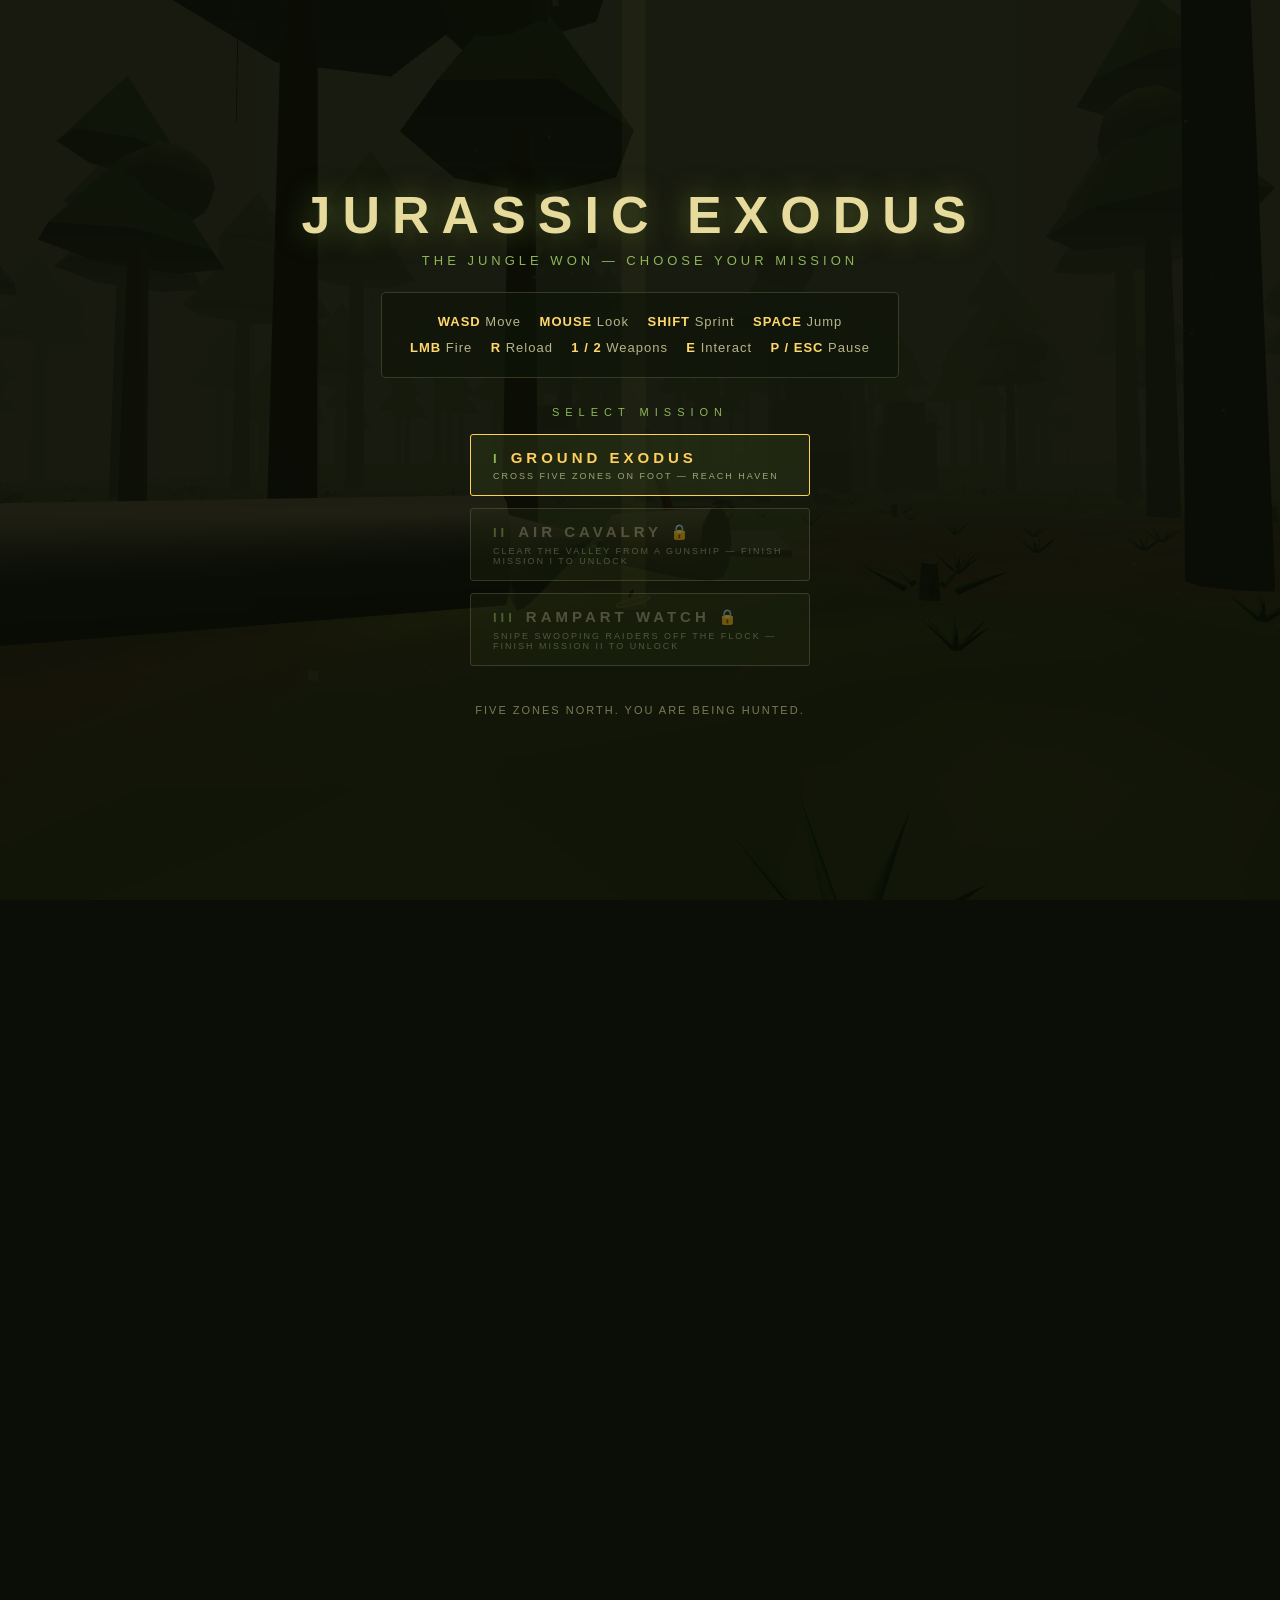
==== commit 2275d7e0: "rampart fix" ====
--- a/index.html
+++ b/index.html
@@ -65,7 +65,7 @@
   <div id="l3cross"><span class="rng"></span><span class="ln h"></span><span class="ln v"></span></div>
   <div id="l3scope"><div class="l3scl h"></div><div class="l3scl v"></div><div id="l3scDot"></div></div>
   <div id="l3warn">SHEEP TAKEN</div>
-  <div id="l3tut">FIXED ON THE RAMPART &nbsp; MOUSE — AIM &nbsp; LMB — FIRE &nbsp; RMB — SCOPE &nbsp; R — RELOAD</div>
+  <div id="l3tut">WASD — WALK THE RAMPART &nbsp; MOUSE — AIM &nbsp; LMB — FIRE &nbsp; RMB — SCOPE &nbsp; R — RELOAD</div>
   <div id="l3dmg"></div>
   <div id="l3br"><div id="l3ammo">8</div><div id="l3res">/ 240</div><div id="l3wname">M40 SCOPED RIFLE</div></div>
 </div>
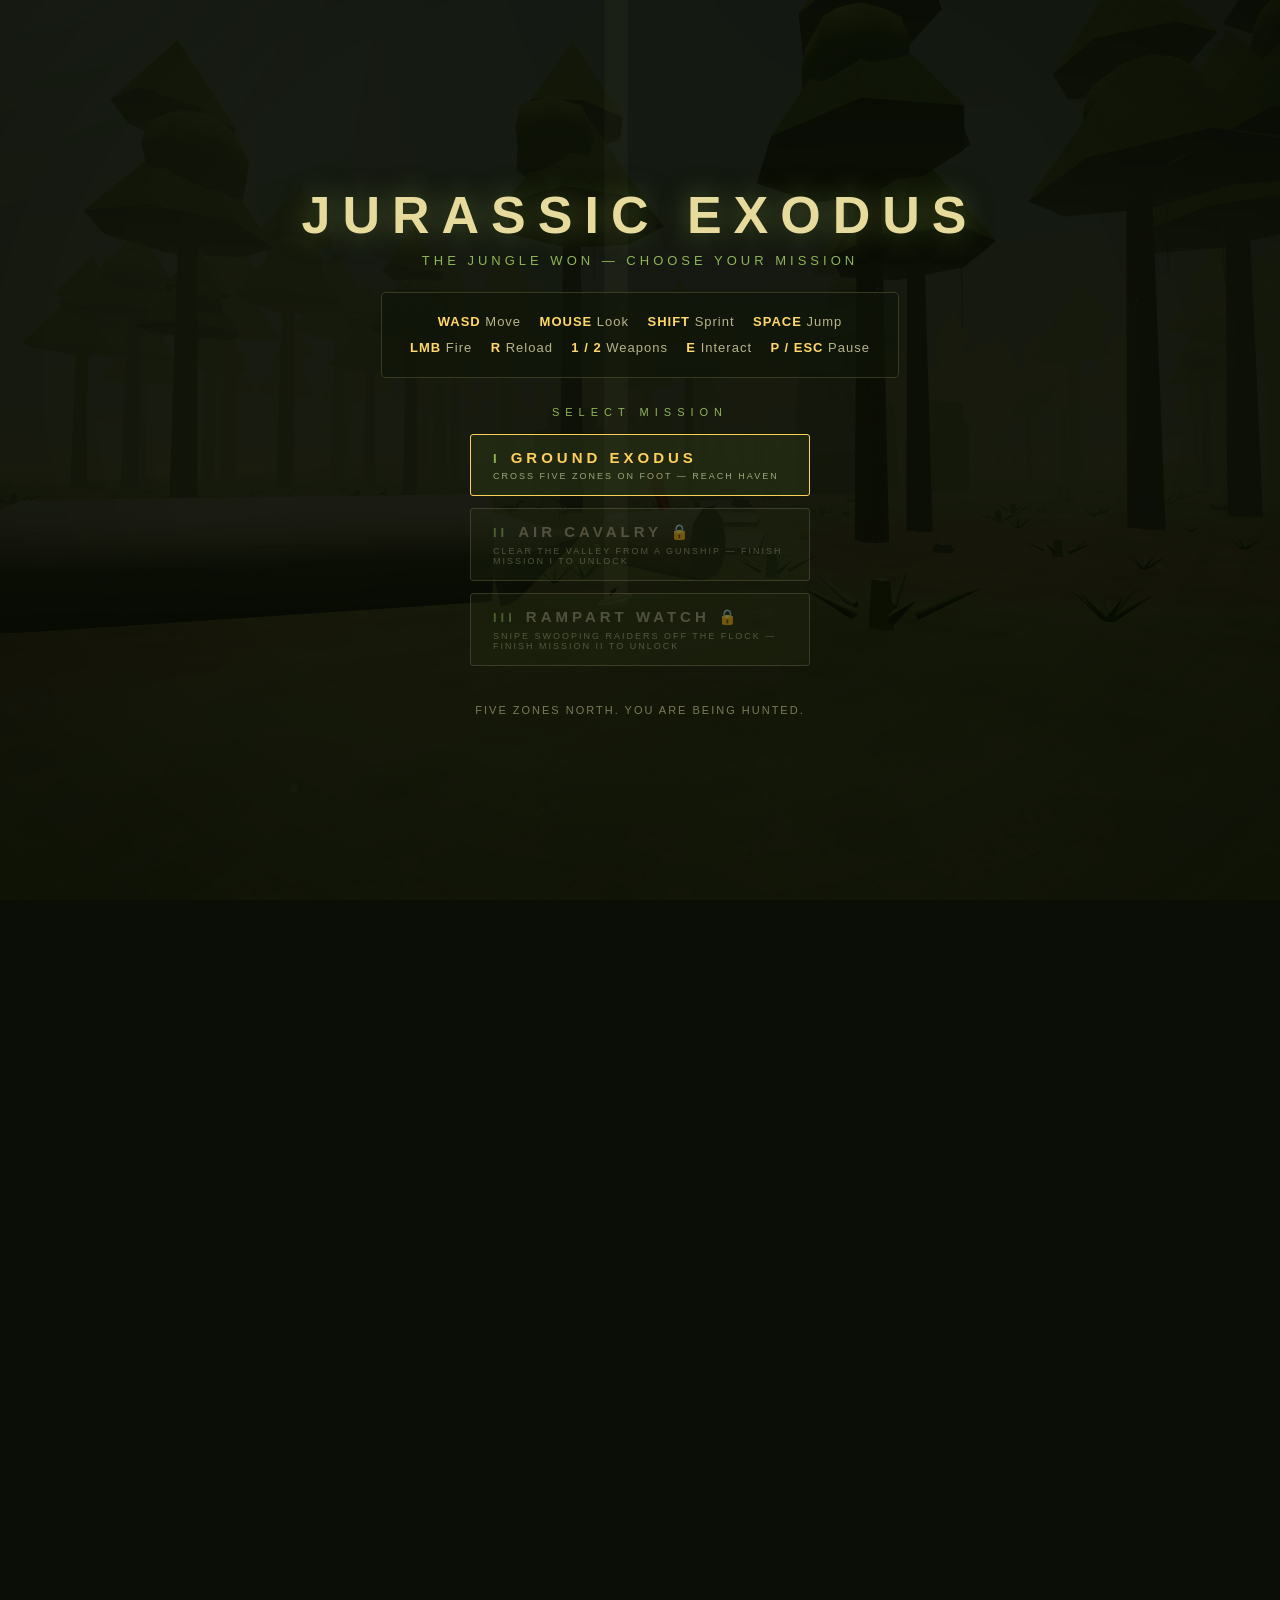
==== commit 3a466b59: "july28 refresh" ====
--- a/index.html
+++ b/index.html
@@ -91,9 +91,11 @@
   </div>
   <div id="br"><div id="ammoBig">--</div><div id="ammoRes">SCAVENGE A WEAPON</div><div id="wname"></div></div>
   <div id="tr">KILLS <span id="kills">0</span></div>
+  <div id="killfeed"></div>
   <div id="flnote"></div>
   <div id="scope"><div class="scl" id="sclH"></div><div class="scl" id="sclV"></div><div id="scDot"></div></div>
 </div>
+<div id="grade"></div>
 <script src="./JURASSIC EXODUS_files/three.min.js"></script>
 <script src="./js/core.js"></script>
 <script src="./js/world.js"></script>
--- a/styles.css
+++ b/styles.css
@@ -1,5 +1,7 @@
 html,body{margin:0;padding:0;overflow:hidden;background:#0b0e07;height:100%;font-family:'Segoe UI',Arial,sans-serif;user-select:none;-webkit-user-select:none;cursor:default}
-canvas#c{display:block}
+canvas#c{display:block;filter:saturate(1.12) contrast(1.05)}
+#grade{position:fixed;inset:0;pointer-events:none;z-index:5;
+  background:radial-gradient(ellipse at 50% 42%,rgba(0,0,0,0) 52%,rgba(16,20,10,0.34) 100%)}
 .ov{position:fixed;inset:0;display:flex;flex-direction:column;align-items:center;justify-content:center;background:rgba(7,10,4,.9);z-index:30;text-align:center;color:#cfc89a}
 .hidden{display:none!important}
 .ov h1{font-size:52px;letter-spacing:12px;margin:0 0 8px;color:#e6da9c;text-shadow:0 0 28px rgba(140,170,70,.5);font-weight:800}
@@ -41,6 +43,12 @@
 #wname{font-size:10px;letter-spacing:4px;color:#ffd76a;margin-top:4px}
 #tr{position:fixed;right:26px;top:16px;font-size:12px;letter-spacing:3px;color:#cfc89a;text-shadow:0 1px 3px #000}
 #tr span{color:#ffd76a;font-family:Consolas,monospace;font-size:15px}
+#killfeed{position:fixed;right:26px;top:46px;text-align:right;pointer-events:none}
+.kf{font-size:11px;letter-spacing:2px;color:#e8dca2;text-shadow:0 1px 3px #000;margin-top:4px;
+  background:rgba(8,12,5,.45);padding:3px 9px;border-right:2px solid #ffd76a;display:block;
+  animation:kfLife 3.8s forwards}
+@keyframes kfLife{0%{opacity:0;transform:translateX(14px)}6%{opacity:1;transform:translateX(0)}78%{opacity:1}100%{opacity:0}}
+#hitm{transform-origin:0 0}
 #flnote{position:fixed;left:14px;top:12px;font-size:10px;letter-spacing:1px;color:#6d6a4c}
 #scope{position:fixed;left:0;top:0;width:100%;height:100%;opacity:0;pointer-events:none;
   background:radial-gradient(circle at 50% 50%,rgba(0,0,0,0) 0%,rgba(0,0,0,0) 31%,rgba(0,0,0,0.55) 33.5%,rgba(0,0,0,0.97) 36%)}
